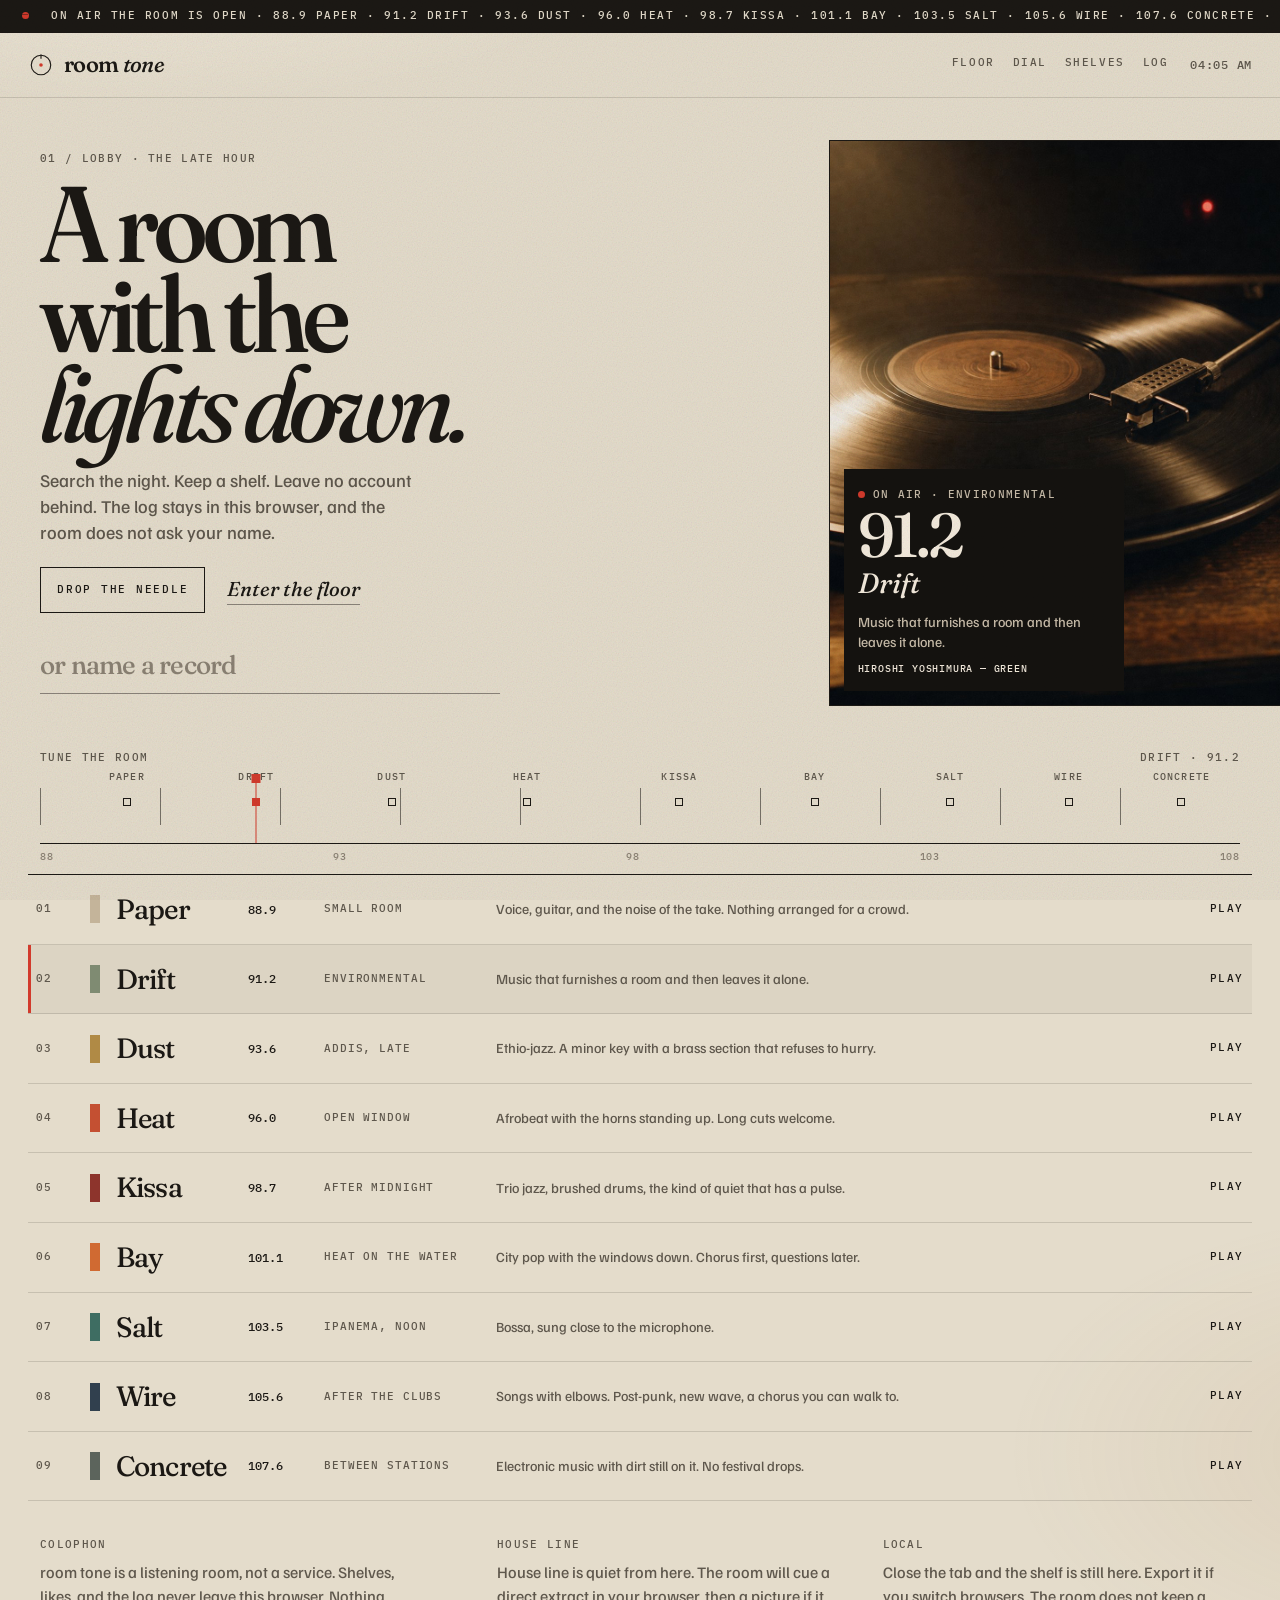
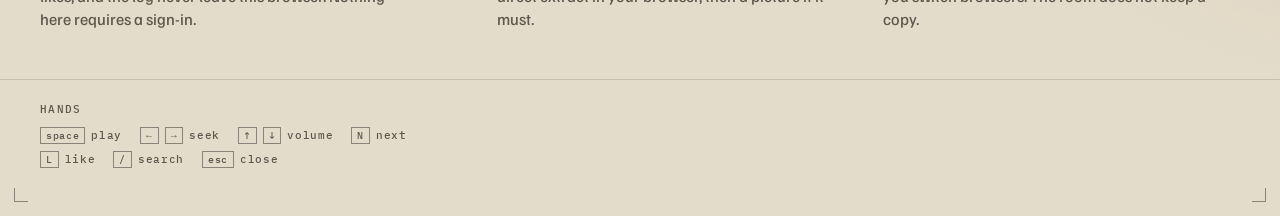
==== static/index.html @ cef04a0b "Publish the listening room so it can be opened without the chat preview. Relative asset paths let th" ====
<!DOCTYPE html>
<html lang="en">
<head>
  <meta charset="utf-8" />
  <meta name="viewport" content="width=device-width, initial-scale=1, viewport-fit=cover" />
  <meta name="theme-color" content="#e4dccb" />
  <meta name="description" content="room tone is a listening room with no account. Search, stations, shelves, and a log that stays in this browser." />
  <title>room tone</title>
  <link rel="icon" href="favicon.svg" type="image/svg+xml" />
  <link rel="preload" href="fonts/fraunces-latin-full-normal.woff2" as="font" type="font/woff2" crossorigin />
  <link rel="preload" href="fonts/familjen-grotesk-latin-wght-normal.woff2" as="font" type="font/woff2" crossorigin />
  <link rel="stylesheet" href="css/room.css" />
</head>
<body data-theme="paper" data-playing="false" data-source="none" data-cueing="false" data-now="closed">
  <a class="skip" href="#app">Skip to program</a>
  <svg class="grain" aria-hidden="true" xmlns="http://www.w3.org/2000/svg">
    <filter id="grainf">
      <feTurbulence type="fractalNoise" baseFrequency="0.8" numOctaves="4" stitchTiles="stitch" />
    </filter>
    <rect width="100%" height="100%" filter="url(#grainf)" />
  </svg>

  <div id="app"></div>

  <footer id="dock" class="dock" hidden>
    <button type="button" class="dock-art" data-act="now" aria-label="Open now playing">
      <img id="dock-img" alt="" width="56" height="56" />
    </button>
    <div class="dock-id">
      <button type="button" class="dock-title" id="dock-title" data-act="now">room tone</button>
      <div class="dock-artist" id="dock-artist">Nothing cued</div>
    </div>
    <div class="transport" aria-label="Transport">
      <button type="button" data-act="prev" aria-label="Previous">
        <svg viewBox="0 0 16 16" aria-hidden="true"><path d="M3 2.5h1.6v11H3zM13.2 13.2 6.2 8l7-5.2v10.4z"/></svg>
      </button>
      <button type="button" data-act="toggle" class="play-btn" id="play-btn" aria-label="Play">
        <svg viewBox="0 0 16 16" aria-hidden="true">
          <path class="ico-play" d="M4.2 2.2v11.6L13.6 8 4.2 2.2z"/>
          <path class="ico-pause" d="M3.6 2.4h2.8v11.2H3.6zM9.6 2.4h2.8v11.2H9.6z"/>
        </svg>
      </button>
      <button type="button" data-act="next" aria-label="Next">
        <svg viewBox="0 0 16 16" aria-hidden="true"><path d="M11.4 2.5H13v11h-1.6zM2.8 2.8 9.8 8l-7 5.2V2.8z"/></svg>
      </button>
    </div>
    <div class="scrub-wrap">
      <span id="time-now">0:00</span>
      <div class="scrub" id="scrub" role="slider" tabindex="0" aria-label="Seek" aria-valuemin="0" aria-valuemax="100" aria-valuenow="0">
        <div class="scrub-fill" id="scrub-fill"></div>
      </div>
      <span id="time-dur">0:00</span>
    </div>
    <div class="dock-tools">
      <label class="vol">
        <span class="sr">Volume</span>
        <input id="volume" type="range" min="0" max="1" step="0.01" value="0.86" />
      </label>
      <button type="button" data-act="like-current" id="like-btn" aria-label="Save to liked">
        <svg viewBox="0 0 16 16" aria-hidden="true"><path d="M8 13.4 2.4 8.1C1.2 6.9 1.3 4.8 2.7 3.6c1.2-1 3-1 4.1.2L8 5l1.2-1.2c1.1-1.2 2.9-1.2 4.1-.2 1.4 1.2 1.5 3.3.3 4.5L8 13.4z"/></svg>
      </button>
      <button type="button" data-act="queue" aria-label="Queue">
        <svg viewBox="0 0 16 16" aria-hidden="true"><path d="M2 3.2h12v1.3H2zM2 7.3h12v1.3H2zM2 11.5h8v1.3H2z"/></svg>
        <em id="q-count">0</em>
      </button>
      <button type="button" data-act="more" aria-label="More" id="more-btn">
        <svg viewBox="0 0 16 16" aria-hidden="true"><circle cx="3.2" cy="8" r="1.2"/><circle cx="8" cy="8" r="1.2"/><circle cx="12.8" cy="8" r="1.2"/></svg>
      </button>
    </div>
  </footer>

  <div id="scrim" class="scrim" hidden data-act="close-overlays"></div>

  <aside id="queue" class="drawer" data-open="false" aria-label="Queue">
    <header class="drawer-bar">
      <strong>Queue</strong>
      <button type="button" data-act="clear-queue">Clear</button>
      <button type="button" data-act="close-queue">Close</button>
    </header>
    <div id="queue-body"></div>
  </aside>

  <div id="now" class="now" data-open="false" role="dialog" aria-label="Now playing">
    <div class="now-bar">
      <button type="button" data-act="close-now">Close</button>
      <span id="now-kicker" class="kicker"></span>
    </div>
    <div id="now-body"></div>
  </div>

  <div id="popover" class="popover" hidden></div>
  <div id="toasts" class="toasts" role="status" aria-live="polite"></div>

  <div id="monitor" class="monitor" hidden>
    <div class="bezel"><div id="yt-player"></div></div>
    <div class="chin"><span>picture</span><i class="rec"></i></div>
  </div>

  <audio id="audio" preload="none"></audio>
  <script type="module" src="js/app.js"></script>
</body>
</html>
---- static/css/room.css ----
@font-face {
  font-family: "Fraunces";
  src: url("../fonts/fraunces-latin-full-normal.woff2") format("woff2");
  font-weight: 100 900;
  font-style: normal;
  font-display: swap;
  unicode-range: U+0000-00FF, U+0131, U+0152-0153, U+02BB-02BC, U+02C6, U+02DA, U+02DC, U+0304, U+0308, U+0329, U+2000-206F, U+20AC, U+2122, U+2191, U+2193, U+2212, U+2215, U+FEFF, U+FFFD;
}
@font-face {
  font-family: "Fraunces";
  src: url("../fonts/fraunces-latin-ext-full-normal.woff2") format("woff2");
  font-weight: 100 900;
  font-style: normal;
  font-display: swap;
  unicode-range: U+0100-02BA, U+02BD-02C5, U+02C7-02CC, U+02CE-02D7, U+02DD-02FF, U+0304, U+0308, U+0329, U+1D00-1DBF, U+1E00-1E9F, U+1EF2-1EFF, U+2020, U+20A0-20AB, U+20AD-20C0, U+2113, U+2C60-2C7F, U+A720-A7FF;
}
@font-face {
  font-family: "Fraunces";
  src: url("../fonts/fraunces-latin-full-italic.woff2") format("woff2");
  font-weight: 100 900;
  font-style: italic;
  font-display: swap;
  unicode-range: U+0000-00FF, U+0131, U+0152-0153, U+02BB-02BC, U+02C6, U+02DA, U+02DC, U+0304, U+0308, U+0329, U+2000-206F, U+20AC, U+2122, U+2191, U+2193, U+2212, U+2215, U+FEFF, U+FFFD;
}
@font-face {
  font-family: "Fraunces";
  src: url("../fonts/fraunces-latin-ext-full-italic.woff2") format("woff2");
  font-weight: 100 900;
  font-style: italic;
  font-display: swap;
  unicode-range: U+0100-02BA, U+02BD-02C5, U+02C7-02CC, U+02CE-02D7, U+02DD-02FF, U+0304, U+0308, U+0329, U+1D00-1DBF, U+1E00-1E9F, U+1EF2-1EFF, U+2020, U+20A0-20AB, U+20AD-20C0, U+2113, U+2C60-2C7F, U+A720-A7FF;
}
@font-face {
  font-family: "Familjen Grotesk";
  src: url("../fonts/familjen-grotesk-latin-wght-normal.woff2") format("woff2");
  font-weight: 400 700;
  font-style: normal;
  font-display: swap;
  unicode-range: U+0000-00FF, U+0131, U+0152-0153, U+02BB-02BC, U+02C6, U+02DA, U+02DC, U+0304, U+0308, U+0329, U+2000-206F, U+20AC, U+2122, U+2191, U+2193, U+2212, U+2215, U+FEFF, U+FFFD;
}
@font-face {
  font-family: "Familjen Grotesk";
  src: url("../fonts/familjen-grotesk-latin-ext-wght-normal.woff2") format("woff2");
  font-weight: 400 700;
  font-style: normal;
  font-display: swap;
  unicode-range: U+0100-02BA, U+02BD-02C5, U+02C7-02CC, U+02CE-02D7, U+02DD-02FF, U+0304, U+0308, U+0329, U+1D00-1DBF, U+1E00-1E9F, U+1EF2-1EFF, U+2020, U+20A0-20AB, U+20AD-20C0, U+2113, U+2C60-2C7F, U+A720-A7FF;
}
@font-face {
  font-family: "Familjen Grotesk";
  src: url("../fonts/familjen-grotesk-latin-wght-italic.woff2") format("woff2");
  font-weight: 400 700;
  font-style: italic;
  font-display: swap;
  unicode-range: U+0000-00FF, U+0131, U+0152-0153, U+02BB-02BC, U+02C6, U+02DA, U+02DC, U+0304, U+0308, U+0329, U+2000-206F, U+20AC, U+2122, U+2191, U+2193, U+2212, U+2215, U+FEFF, U+FFFD;
}
@font-face {
  font-family: "IBM Plex Mono";
  src: url("../fonts/ibm-plex-mono-latin-400-normal.woff2") format("woff2");
  font-weight: 400;
  font-style: normal;
  font-display: swap;
}
@font-face {
  font-family: "IBM Plex Mono";
  src: url("../fonts/ibm-plex-mono-latin-500-normal.woff2") format("woff2");
  font-weight: 500;
  font-style: normal;
  font-display: swap;
}

:root {
  --bg: #e4dccb;
  --bg-2: #efe6d6;
  --bg-3: #d7ccb6;
  --ink: #1b1814;
  --ink-2: #5e574c;
  --ink-3: #8a8173;
  --line: rgba(27, 24, 20, 0.14);
  --line-strong: rgba(27, 24, 20, 0.45);
  --signal: #d23a2c;
  --signal-ink: #9d2419;
  --serif: "Fraunces", "Iowan Old Style", Palatino, "Palatino Linotype", Georgia, serif;
  --sans: "Familjen Grotesk", "Avenir Next", "Segoe UI", sans-serif;
  --mono: "IBM Plex Mono", ui-monospace, "SFMono-Regular", Menlo, Consolas, monospace;
  --dock: 86px;
  color-scheme: light;
}

body[data-theme="booth"] {
  --bg: #12110e;
  --bg-2: #1b1915;
  --bg-3: #26231d;
  --ink: #f0e8d8;
  --ink-2: #b7ae9f;
  --ink-3: #7e766a;
  --line: rgba(240, 232, 216, 0.12);
  --line-strong: rgba(240, 232, 216, 0.4);
  --signal: #ff4d3a;
  --signal-ink: #ff7a6c;
  color-scheme: dark;
}

* { box-sizing: border-box; }
[hidden] { display: none !important; }
html, body { margin: 0; padding: 0; }
html { scroll-behavior: smooth; }
body {
  min-height: 100dvh;
  overflow-x: clip;
  background:
    radial-gradient(1100px 520px at 12% -10%, rgba(255, 248, 236, 0.7), transparent 55%),
    radial-gradient(800px 480px at 110% 80%, rgba(176, 132, 84, 0.12), transparent 50%),
    var(--bg);
  color: var(--ink);
  font-family: var(--sans);
  font-size: 16px;
  line-height: 1.45;
  font-weight: 460;
  text-rendering: optimizeLegibility;
}
body[data-theme="booth"] {
  background:
    radial-gradient(900px 480px at 80% -10%, rgba(255, 186, 120, 0.06), transparent 50%),
    radial-gradient(700px 420px at 0% 100%, rgba(210, 58, 44, 0.07), transparent 46%),
    var(--bg);
}
body.has-dock { padding-bottom: calc(var(--dock) + 18px); }
img { max-width: 100%; display: block; }
button, input { font: inherit; color: inherit; }
input::placeholder { color: var(--ink-3); opacity: 1; }
button { background: none; border: 0; padding: 0; cursor: pointer; }
a { color: inherit; text-decoration: none; }
::selection { background: var(--signal); color: #f6efe4; }

.sr {
  position: absolute;
  width: 1px; height: 1px;
  overflow: hidden;
  clip: rect(0 0 0 0);
}
.skip {
  position: absolute;
  left: 12px; top: -40px;
  background: var(--ink);
  color: var(--bg);
  padding: 8px 12px;
  z-index: 100;
}
.skip:focus { top: 12px; }

:focus-visible {
  outline: 2px solid var(--signal);
  outline-offset: 3px;
}

.grain {
  position: fixed;
  inset: 0;
  width: 100%;
  height: 100%;
  pointer-events: none;
  z-index: 80;
  opacity: 0.18;
  mix-blend-mode: multiply;
}
body[data-theme="booth"] .grain {
  opacity: 0.22;
  mix-blend-mode: overlay;
}

.kicker, .mono {
  font-family: var(--mono);
  font-size: 11px;
  letter-spacing: 0.12em;
  text-transform: uppercase;
  color: var(--ink-2);
  font-weight: 500;
}

/* ticker */
.ticker {
  overflow: hidden;
  border-bottom: 1px solid var(--line-strong);
  background: var(--ink);
  color: var(--bg);
}
.ticker-track {
  display: flex;
  width: max-content;
  animation: ticker 42s linear infinite;
}
.ticker-track span {
  display: inline-flex;
  align-items: center;
  gap: 22px;
  padding: 8px 0 8px 22px;
  font-family: var(--mono);
  font-size: 11px;
  letter-spacing: 0.14em;
  text-transform: uppercase;
  white-space: nowrap;
}
.dot {
  width: 7px; height: 7px;
  border-radius: 50%;
  background: var(--signal);
  box-shadow: 0 0 0 0 rgba(210, 58, 44, 0.7);
  animation: pulse 1.8s ease-out infinite;
  display: inline-block;
}
@keyframes ticker { to { transform: translateX(-50%); } }
@keyframes pulse {
  70% { box-shadow: 0 0 0 8px rgba(210, 58, 44, 0); }
  100% { box-shadow: 0 0 0 0 rgba(210, 58, 44, 0); }
}

.top, .topbar {
  display: flex;
  align-items: center;
  flex-wrap: wrap;
  gap: 14px 22px;
  padding: 16px 28px;
  border-bottom: 1px solid var(--line);
}
.brand {
  display: inline-flex;
  align-items: center;
  gap: 10px;
  font-family: var(--serif);
  font-weight: 560;
  font-size: 22px;
  letter-spacing: -0.03em;
  font-variation-settings: "SOFT" 40, "WONK" 1;
}
.brand em { font-style: italic; font-weight: 460; }
.brand-mark { width: 26px; height: 26px; display: block; }
.nav-links {
  display: flex;
  gap: 18px;
  margin-left: auto;
  font-family: var(--mono);
  font-size: 11px;
  letter-spacing: 0.14em;
  text-transform: uppercase;
}
.nav-links a { color: var(--ink-2); border-bottom: 1px solid transparent; padding-bottom: 2px; }
.nav-links a.is-active, .nav-links a:hover { color: var(--ink); border-bottom-color: var(--signal); }
.clock { font-family: var(--mono); font-size: 12px; color: var(--ink-2); letter-spacing: 0.06em; }

.lobby { position: relative; }
.crops { pointer-events: none; position: absolute; inset: 14px; }
.crops i {
  position: absolute;
  width: 14px; height: 14px;
  border-color: var(--ink);
  border-style: solid;
  opacity: 0.45;
}
.crops i:nth-child(1) { top: 0; left: 0; border-width: 1px 0 0 1px; }
.crops i:nth-child(2) { top: 0; right: 0; border-width: 1px 1px 0 0; }
.crops i:nth-child(3) { bottom: 0; left: 0; border-width: 0 0 1px 1px; }
.crops i:nth-child(4) { bottom: 0; right: 0; border-width: 0 1px 1px 0; }

.hero {
  display: grid;
  grid-template-columns: minmax(0, 1.25fr) minmax(280px, 0.75fr);
  gap: 36px;
  padding: 42px 40px 28px;
  align-items: end;
}
.hero h1 {
  font-family: var(--serif);
  font-weight: 560;
  font-size: clamp(68px, 8.4vw, 128px);
  line-height: 0.84;
  letter-spacing: -0.045em;
  margin: 10px 0 18px;
  font-variation-settings: "SOFT" 45, "opsz" 144, "WONK" 1;
}
.hero h1 em { font-style: italic; font-weight: 470; }
.lede {
  max-width: 38ch;
  font-size: 18px;
  color: var(--ink-2);
  margin: 0 0 22px;
}
.hero-actions { display: flex; align-items: center; gap: 22px; flex-wrap: wrap; }
.stamp {
  display: inline-flex;
  align-items: center;
  justify-content: center;
  min-height: 46px;
  padding: 0 16px;
  border: 1px solid var(--ink);
  background: transparent;
  font-family: var(--mono);
  font-size: 11px;
  letter-spacing: 0.16em;
  text-transform: uppercase;
  transition: background 0.15s ease, color 0.15s ease;
}
.stamp:hover, .stamp:focus-visible { background: var(--signal); border-color: var(--signal); color: #f6efe4; }
.textlink {
  font-family: var(--serif);
  font-style: italic;
  font-size: 20px;
  border-bottom: 1px solid var(--line-strong);
  padding-bottom: 1px;
}
.textlink:hover { border-bottom-color: var(--signal); color: var(--signal-ink); }
.lobby-search { margin-top: 26px; max-width: 460px; }
.lobby-search input, .search-wrap input, .line-input {
  width: 100%;
  background: transparent;
  border: 0;
  border-bottom: 1px solid var(--line-strong);
  border-radius: 0;
  padding: 8px 0;
  font-family: var(--serif);
  font-size: 26px;
  font-weight: 500;
  letter-spacing: -0.03em;
  outline: none;
}
.lobby-search input:focus, .search-wrap input:focus, .line-input:focus { border-bottom-color: var(--signal); }
.resume-link { margin: 14px 0 0; font-family: var(--mono); font-size: 12px; letter-spacing: 0.04em; color: var(--ink-2); }
.resume-link button { border-bottom: 1px solid var(--signal); color: var(--ink); letter-spacing: 0.08em; text-transform: uppercase; font-size: 11px; }

.receiver {
  border: 1px solid var(--ink);
  background: #14120f;
  padding: 0;
  min-height: 0;
  display: block;
  position: relative;
  overflow: hidden;
  aspect-ratio: 1;
}
.receiver.is-photo .plate {
  width: 100%;
  height: 100%;
  object-fit: cover;
  object-position: 50% 42%;
  transform: none;
}
.plate-ticket {
  position: absolute;
  left: 14px;
  bottom: 14px;
  max-width: min(280px, 78%);
  background: #14120f;
  color: #f3eadc;
  padding: 12px 14px 14px;
}
.plate-ticket .kicker { color: #c7bba8; }
.plate-ticket strong {
  display: block;
  font-family: var(--serif);
  font-weight: 520;
  font-size: 62px;
  line-height: 0.82;
  letter-spacing: -0.045em;
  margin-top: 6px;
}
.plate-ticket em {
  display: block;
  font-family: var(--serif);
  font-size: 28px;
  margin-top: 2px;
}
.plate-ticket p {
  margin: 8px 0 0;
  color: #c7bba8;
  font-size: 14px;
}
.plate-cut {
  display: block;
  margin-top: 10px;
  font-family: var(--mono);
  font-size: 10px;
  letter-spacing: 0.08em;
  text-transform: uppercase;
  color: #f3eadc;
}
.dial-band {
  margin: 8px 40px 0;
  padding-top: 8px;
}
.dial-band-head {
  display: flex;
  justify-content: space-between;
  gap: 12px;
}
.receiver::before { content: none; }
.receiver-top {
  display: flex;
  justify-content: space-between;
  align-items: baseline;
  padding-top: 6px;
}
.receiver-freq {
  font-family: var(--serif);
  font-size: 64px;
  line-height: 0.85;
  letter-spacing: -0.04em;
  font-variation-settings: "SOFT" 30, "opsz" 72;
}
.receiver-name {
  font-family: var(--serif);
  font-style: italic;
  font-size: 28px;
  margin: 0;
}
.receiver-blurb { margin: 0; color: var(--ink-2); max-width: 36ch; }
.receiver-foot { margin-top: auto; display: flex; align-items: end; justify-content: space-between; gap: 12px; }
.sleeve {
  width: 112px;
  height: 112px;
  background: var(--bg-3);
  overflow: hidden;
  position: relative;
  flex: none;
}
.sleeve img, .row img, .sleeve-card img, .dock-art img {
  width: 100%;
  height: 100%;
  object-fit: cover;
  transform: scale(1.18);
}
.fallback {
  display: grid;
  place-items: center;
  width: 100%;
  height: 100%;
  font-family: var(--serif);
  font-size: 28px;
  background: var(--bg-3);
}

.dial { margin-top: 4px; }
.dial-scale {
  position: relative;
  height: 74px;
  border-bottom: 1px solid var(--ink);
  cursor: ew-resize;
  touch-action: none;
  user-select: none;
}
.dial-ticks {
  position: absolute;
  inset: 18px 0 18px;
  background-image: repeating-linear-gradient(to right, var(--ink) 0 1px, transparent 1px 10%);
  opacity: 0.55;
}
.dial-needle {
  position: absolute;
  top: 6px;
  bottom: 0;
  width: 1px;
  background: var(--signal);
  transform: translateX(-50%);
  pointer-events: none;
}
.dial-needle::after {
  content: "";
  position: absolute;
  top: -2px;
  left: -4px;
  width: 9px;
  height: 9px;
  background: var(--signal);
}
.dial-mark {
  position: absolute;
  top: 28px;
  width: 8px;
  height: 8px;
  border: 1px solid var(--ink);
  background: var(--bg);
  transform: translateX(-50%);
  padding: 0;
}
.dial-mark.is-hot { background: var(--signal); border-color: var(--signal); }
.dial-tag {
  position: absolute;
  top: 0;
  transform: translateX(-50%);
  font-family: var(--mono);
  font-size: 10px;
  letter-spacing: 0.12em;
  text-transform: uppercase;
  color: var(--ink-2);
  pointer-events: none;
  white-space: nowrap;
}
.receiver .dial-tag { display: none; }
.index-row.is-hot { box-shadow: inset 3px 0 0 var(--signal); }
.index-row:hover .nm { font-style: italic; }
.dial-nums {
  display: flex;
  justify-content: space-between;
  font-family: var(--mono);
  font-size: 10px;
  letter-spacing: 0.08em;
  color: var(--ink-3);
  margin-top: 6px;
}

.index {
  margin: 10px 28px 0;
  border-top: 1px solid var(--ink);
}
.index-row {
  width: 100%;
  display: grid;
  grid-template-columns: 42px 14px 120px 64px 160px 1fr auto;
  gap: 12px;
  align-items: center;
  text-align: left;
  padding: 14px 8px;
  border-bottom: 1px solid var(--line);
}
.index-row:hover, .index-row.is-hot { background: rgba(27, 24, 20, 0.04); }
body[data-theme="booth"] .index-row:hover,
body[data-theme="booth"] .index-row.is-hot { background: rgba(240, 232, 216, 0.04); }
.index-row .nm {
  font-family: var(--serif);
  font-size: 28px;
  letter-spacing: -0.03em;
  font-variation-settings: "SOFT" 30;
}
.index-row .fq { font-family: var(--mono); font-size: 12px; }
.index-row .ct { font-family: var(--mono); font-size: 11px; letter-spacing: 0.08em; text-transform: uppercase; color: var(--ink-2); }
.index-row .bl { color: var(--ink-2); font-size: 14px; }
.swatch { width: 10px; height: 28px; display: block; }
.play-mini {
  font-family: var(--mono);
  font-size: 11px;
  letter-spacing: 0.14em;
  text-transform: uppercase;
  border-bottom: 1px solid transparent;
}
.index-row:hover .play-mini { border-bottom-color: var(--signal); color: var(--signal-ink); }

.colophon, .keys {
  display: grid;
  grid-template-columns: 1.2fr 1fr 1fr;
  gap: 28px;
  padding: 36px 40px 48px;
}
.colophon p, .keys p { margin: 8px 0 0; color: var(--ink-2); max-width: 42ch; }
.keys { border-top: 1px solid var(--line); padding-top: 22px; }
.keygrid {
  display: flex;
  flex-wrap: wrap;
  gap: 8px 18px;
  margin-top: 10px;
}
.keygrid span { font-family: var(--mono); font-size: 11px; letter-spacing: 0.06em; color: var(--ink-2); }
kbd {
  font-family: var(--mono);
  font-size: 10px;
  border: 1px solid var(--line-strong);
  padding: 1px 5px;
  margin-right: 6px;
}

/* booth */
.booth { min-height: calc(100dvh - 54px); display: grid; grid-template-columns: 196px minmax(0, 1fr); }
.rail {
  border-right: 1px solid var(--line);
  padding: 18px 16px 28px;
  position: sticky;
  top: 0;
  height: 100dvh;
  overflow: auto;
}
.rail a, .rail button.rail-link {
  display: flex;
  justify-content: space-between;
  width: 100%;
  text-align: left;
  padding: 8px 0;
  border-bottom: 1px solid var(--line);
  font-size: 15px;
}
.rail a.is-active { color: var(--signal-ink); }
.rail .group {
  margin: 22px 0 8px;
  font-family: var(--mono);
  font-size: 10px;
  letter-spacing: 0.16em;
  text-transform: uppercase;
  color: var(--ink-3);
}
.booth-main { min-width: 0; }
.topbar { position: sticky; top: 0; z-index: 5; background: color-mix(in srgb, var(--bg) 88%, transparent); backdrop-filter: blur(8px); }
.search-wrap { flex: 1; position: relative; max-width: 640px; }
.search-wrap input { font-size: 22px; }
.suggest {
  position: absolute;
  left: 0; right: 0; top: calc(100% + 4px);
  background: var(--bg-2);
  border: 1px solid var(--line-strong);
  z-index: 6;
}
.suggest button {
  display: block;
  width: 100%;
  text-align: left;
  padding: 8px 10px;
  border-bottom: 1px solid var(--line);
  font-family: var(--serif);
  font-size: 16px;
}
.suggest button.is-hi, .suggest button:hover { background: var(--bg-3); }

.main { padding: 28px 32px 48px; }
.prompt {
  font-family: var(--serif);
  font-weight: 540;
  font-size: clamp(48px, 6vw, 84px);
  line-height: 0.9;
  letter-spacing: -0.04em;
  text-align: left;
  font-variation-settings: "SOFT" 40, "opsz" 120, "WONK" 1;
  margin: 8px 0 12px;
}
.prompt em { font-style: italic; font-weight: 460; }
.recents { display: flex; flex-wrap: wrap; gap: 8px 16px; margin: 8px 0 28px; }
.recents button {
  font-family: var(--mono);
  font-size: 11px;
  letter-spacing: 0.08em;
  text-transform: uppercase;
  color: var(--ink-2);
  border-bottom: 1px solid var(--line-strong);
}

.program-head, .section-head {
  display: flex;
  align-items: baseline;
  justify-content: space-between;
  gap: 12px;
  border-top: 1px solid var(--ink);
  padding-top: 12px;
  margin: 28px 0 12px;
}
.section-head h2, .program-head h2 {
  font-family: var(--serif);
  font-weight: 540;
  font-size: 32px;
  margin: 0;
  letter-spacing: -0.03em;
}
.scroller {
  display: grid;
  grid-auto-flow: column;
  grid-auto-columns: 148px;
  gap: 14px;
  overflow-x: auto;
  padding-bottom: 8px;
  scroll-snap-type: x mandatory;
}
.sleeve-card {
  scroll-snap-align: start;
  text-align: left;
  display: flex;
  flex-direction: column;
  gap: 8px;
}
.sleeve-card .sleeve { width: 148px; height: 148px; }
.sleeve-card strong {
  font-family: var(--serif);
  font-weight: 520;
  font-size: 16px;
  letter-spacing: -0.02em;
  display: -webkit-box;
  -webkit-line-clamp: 2;
  -webkit-box-orient: vertical;
  overflow: hidden;
}
.sleeve-card em { font-style: normal; color: var(--ink-2); font-size: 13px; }

.filters { display: flex; gap: 8px; }
.filters button, .chip {
  font-family: var(--mono);
  font-size: 10px;
  letter-spacing: 0.12em;
  text-transform: uppercase;
  border: 1px solid var(--line-strong);
  padding: 5px 8px;
}
.filters button.is-on, .chip.is-on { background: var(--ink); color: var(--bg); border-color: var(--ink); }

.sheet { margin-top: 8px; }
.sheet-head, .row {
  display: grid;
  grid-template-columns: 42px minmax(0, 1.6fr) minmax(80px, 0.8fr) 64px 92px;
  gap: 10px;
  align-items: center;
}
.sheet-head {
  font-family: var(--mono);
  font-size: 10px;
  letter-spacing: 0.14em;
  text-transform: uppercase;
  color: var(--ink-3);
  padding: 0 8px 8px;
  border-bottom: 1px solid var(--line-strong);
}
.row {
  width: 100%;
  text-align: left;
  padding: 8px;
  border-bottom: 1px solid var(--line);
  background: transparent;
}
.row:hover { background: rgba(127, 116, 100, 0.08); }
.row.is-on { box-shadow: inset 2px 0 0 var(--signal); }
.row.is-on .tt { font-family: var(--serif); font-style: italic; font-size: 17px; }
.idx { font-family: var(--mono); font-size: 12px; color: var(--ink-3); }
.row.is-on .idx { color: var(--signal); }
.t { display: flex; align-items: center; gap: 10px; min-width: 0; }
.t img, .t .fallback { width: 42px; height: 42px; flex: none; object-fit: cover; }
.tt {
  overflow: hidden;
  text-overflow: ellipsis;
  white-space: nowrap;
  font-weight: 520;
  min-width: 0;
}
.t { overflow: hidden; }
.ar, .tm { color: var(--ink-2); font-size: 14px; overflow: hidden; text-overflow: ellipsis; white-space: nowrap; }
.tm { font-family: var(--mono); font-size: 12px; text-align: right; }
.acts { display: flex; justify-content: flex-end; gap: 4px; opacity: 0; }
.row:hover .acts, .row:focus-within .acts, .row.is-on .acts { opacity: 1; }
.acts button, .icon-btn {
  width: 28px; height: 28px;
  display: grid; place-items: center;
  color: var(--ink-2);
}
.acts button:hover, .icon-btn:hover { color: var(--signal); }
.acts svg, .dock-tools svg, .transport svg, .play-btn svg { width: 16px; height: 16px; fill: currentColor; display: block; }
.acts .is-liked, #like-btn.is-liked { color: var(--signal); }
.empty {
  padding: 28px 0;
  max-width: 46ch;
  color: var(--ink-2);
  font-family: var(--serif);
  font-size: 28px;
  line-height: 1.15;
  letter-spacing: -0.03em;
}

.dial-page { max-width: 1100px; }
.dial-readout {
  display: flex;
  align-items: baseline;
  gap: 18px;
  margin: 8px 0 6px;
}
.dial-freq {
  font-family: var(--serif);
  font-size: clamp(72px, 10vw, 120px);
  line-height: 0.8;
  letter-spacing: -0.05em;
  font-variation-settings: "SOFT" 20, "opsz" 144;
}
.dial-name {
  font-family: var(--serif);
  font-style: italic;
  font-size: clamp(32px, 4vw, 48px);
}
.dial-blurb { max-width: 52ch; color: var(--ink-2); margin-top: 0; }
.dial-page .dial { margin: 18px 0 22px; }
.dial-page .dial-scale { height: 96px; }

.shelf-list { border-top: 1px solid var(--ink); }
.shelf-item {
  display: grid;
  grid-template-columns: 72px 1fr auto;
  gap: 16px;
  align-items: center;
  padding: 14px 0;
  border-bottom: 1px solid var(--line);
  width: 100%;
  text-align: left;
}
.shelf-item b {
  font-family: var(--serif);
  font-size: 28px;
  font-weight: 520;
  letter-spacing: -0.03em;
}
.shelf-meta { font-family: var(--mono); font-size: 11px; letter-spacing: 0.08em; text-transform: uppercase; color: var(--ink-2); }
.bar {
  height: 8px;
  background: var(--signal);
  margin-top: 8px;
}
.inline-form, .import-row {
  display: flex;
  gap: 12px;
  align-items: end;
  margin: 18px 0;
}
.inline-form input, .import-row input {
  flex: 1;
  background: transparent;
  border: 0;
  border-bottom: 1px solid var(--line-strong);
  border-radius: 0;
  padding: 8px 0;
  font-family: var(--serif);
  font-size: 28px;
  outline: none;
}
.log-day { margin: 22px 0 8px; }
.rename {
  font-family: var(--serif);
  font-size: 42px;
  font-weight: 540;
  letter-spacing: -0.04em;
  background: transparent;
  border: 0;
  border-bottom: 1px solid transparent;
  width: min(100%, 640px);
  padding: 0;
}
.rename:focus { border-bottom-color: var(--signal); outline: none; }

/* dock */
.dock {
  position: fixed;
  left: 0; right: 0; bottom: 0;
  z-index: 40;
  display: grid;
  grid-template-columns: 56px minmax(120px, 220px) auto minmax(140px, 1fr) auto;
  gap: 14px;
  align-items: center;
  min-height: var(--dock);
  padding: 10px 16px calc(10px + env(safe-area-inset-bottom));
  background: #16140f;
  color: #f0e8d8;
  border-top: 1px solid rgba(240, 232, 216, 0.2);
  --ink: #f0e8d8;
  --ink-2: #b7ae9f;
  --signal: #ff4d3a;
  --line-strong: rgba(240, 232, 216, 0.35);
}
.dock-art {
  width: 56px; height: 56px;
  overflow: hidden;
  background: #2a261f;
}
.dock-title {
  display: block;
  text-align: left;
  font-family: var(--serif);
  font-size: 16px;
  letter-spacing: -0.02em;
  white-space: nowrap;
  overflow: hidden;
  text-overflow: ellipsis;
  max-width: 220px;
}
.dock-artist {
  font-family: var(--mono);
  font-size: 11px;
  letter-spacing: 0.06em;
  color: var(--ink-2);
  white-space: nowrap;
  overflow: hidden;
  text-overflow: ellipsis;
}
.transport { display: flex; align-items: center; gap: 6px; }
.transport button { width: 34px; height: 34px; display: grid; place-items: center; color: var(--ink); }
.play-btn {
  width: 42px !important;
  height: 42px !important;
  border: 1px solid var(--ink) !important;
  border-radius: 50%;
}
body[data-playing="true"] .play-btn { background: var(--signal); border-color: var(--signal) !important; color: #1b1814; }
body[data-playing="true"] .ico-play { display: none; }
body[data-playing="false"] .ico-pause { display: none; }
body[data-cueing="true"] .play-btn { animation: blink 0.8s steps(2, end) infinite; }
@keyframes blink { 50% { opacity: 0.35; } }
.scrub-wrap { display: flex; align-items: center; gap: 8px; min-width: 0; }
.scrub-wrap span { font-family: var(--mono); font-size: 11px; color: var(--ink-2); width: 38px; }
#time-dur { text-align: right; }
.scrub {
  flex: 1;
  height: 22px;
  display: flex;
  align-items: center;
  cursor: pointer;
  position: relative;
}
.scrub::before {
  content: "";
  position: absolute;
  left: 0; right: 0;
  height: 1px;
  background: rgba(240, 232, 216, 0.35);
}
.scrub-fill {
  height: 1px;
  background: var(--signal);
  width: 0%;
  position: relative;
}
.scrub-fill::after {
  content: "";
  position: absolute;
  right: -4px; top: -4px;
  width: 9px; height: 9px;
  border-radius: 50%;
  background: var(--signal);
}
.dock-tools { display: flex; align-items: center; gap: 2px; }
.dock-tools button { width: 34px; height: 34px; display: grid; place-items: center; color: var(--ink); position: relative; }
#q-count {
  position: absolute;
  top: 2px; right: 0;
  font-family: var(--mono);
  font-style: normal;
  font-size: 9px;
  letter-spacing: 0;
}
.vol input[type="range"] { width: 84px; }
input[type="range"] {
  -webkit-appearance: none;
  appearance: none;
  background: transparent;
  height: 16px;
}
input[type="range"]::-webkit-slider-runnable-track { height: 1px; background: var(--line-strong); }
input[type="range"]::-webkit-slider-thumb {
  -webkit-appearance: none;
  width: 10px; height: 10px;
  border-radius: 50%;
  background: var(--signal);
  margin-top: -4.5px;
  border: 0;
}
input[type="range"]::-moz-range-track { height: 1px; background: var(--line-strong); }
input[type="range"]::-moz-range-thumb {
  width: 10px; height: 10px; border: 0; border-radius: 50%; background: var(--signal);
}

/* now */
.now {
  position: fixed;
  inset: 0;
  z-index: 50;
  background:
    radial-gradient(800px 500px at 20% 20%, rgba(255, 180, 120, 0.06), transparent 50%),
    #100e0c;
  color: #f0e8d8;
  display: none;
  flex-direction: column;
  --ink: #f0e8d8;
  --ink-2: #b7ae9f;
  --signal: #ff4d3a;
  --bg-3: #2a261f;
  --line: rgba(240, 232, 216, 0.14);
}
.now[data-open="true"] { display: flex; }
.now-bar {
  display: flex;
  justify-content: space-between;
  align-items: center;
  padding: 16px 22px;
  border-bottom: 1px solid rgba(240, 232, 216, 0.14);
}
.now-bar button {
  font-family: var(--mono);
  font-size: 11px;
  letter-spacing: 0.14em;
  text-transform: uppercase;
}
.now-grid {
  flex: 1;
  display: grid;
  grid-template-columns: minmax(260px, 0.9fr) minmax(280px, 1.1fr);
  gap: 36px;
  align-items: center;
  padding: 4vh 6vw 6vh;
  min-height: 0;
}
.now-title {
  font-family: var(--serif);
  font-weight: 520;
  font-size: clamp(42px, 5.4vw, 84px);
  line-height: 0.9;
  letter-spacing: -0.045em;
  margin: 8px 0;
  font-variation-settings: "SOFT" 50, "opsz" 144, "WONK" 1;
  overflow-wrap: break-word;
}
.now-title em { font-style: italic; }
.now-artist { font-size: 18px; color: var(--ink-2); margin: 0 0 18px; }
.scope {
  width: 100%;
  height: 72px;
  display: block;
  margin: 14px 0 8px;
}
.now-times { display: flex; justify-content: space-between; font-family: var(--mono); font-size: 12px; color: var(--ink-2); }
.now-scrub { margin: 6px 0 16px; }
.now-scrub .scrub::before { background: rgba(240, 232, 216, 0.3); }
.upnext { margin-top: 18px; border-top: 1px solid rgba(240, 232, 216, 0.16); }
.upnext button {
  display: flex;
  gap: 12px;
  width: 100%;
  text-align: left;
  padding: 8px 0;
  border-bottom: 1px solid rgba(240, 232, 216, 0.1);
  color: var(--ink-2);
}
.upnext button strong { color: var(--ink); font-weight: 520; }

.platter {
  width: min(440px, 70vw);
  aspect-ratio: 1;
  position: relative;
  margin: 0 auto;
}
.disc {
  position: absolute;
  inset: 0;
  border-radius: 50%;
  background:
    radial-gradient(circle at 50% 50%, #161412 0 27%, transparent 27.4%),
    repeating-radial-gradient(circle at 50% 50%, #1a1816 0 1px, #2c2924 2px, #0e0d0b 3.4px);
  box-shadow: inset 0 0 0 1px rgba(255, 255, 255, 0.08), 0 24px 50px rgba(0, 0, 0, 0.45);
  overflow: hidden;
}
.disc.is-spinning { animation: spin 1.8s linear infinite; }
.disc img {
  position: absolute;
  width: 38%;
  height: 38%;
  left: 31%;
  top: 31%;
  border-radius: 50%;
  object-fit: cover;
  transform: scale(1.12);
}
.spindle {
  position: absolute;
  width: 10px; height: 10px;
  border-radius: 50%;
  background: var(--signal);
  left: 50%; top: 50%;
  transform: translate(-50%, -50%);
  z-index: 2;
  box-shadow: 0 0 0 3px #111;
}
.platter::after {
  content: "";
  position: absolute;
  inset: 0;
  border-radius: 50%;
  background: linear-gradient(115deg, rgba(255, 255, 255, 0.16), transparent 38%, transparent 62%, rgba(255, 255, 255, 0.05));
  pointer-events: none;
  z-index: 3;
}
.arm {
  position: absolute;
  width: 46%;
  height: 70%;
  right: -6%;
  top: -8%;
  color: #d9d0c2;
  z-index: 4;
  transform-origin: 78% 12%;
  transform: rotate(-24deg);
  transition: transform 0.7s cubic-bezier(0.2, 0.8, 0.2, 1);
  filter: drop-shadow(0 8px 8px rgba(0, 0, 0, 0.35));
}
.arm.is-down { transform: rotate(-4deg); }
.arm rect { fill: currentColor; }
@keyframes spin { to { transform: rotate(360deg); } }

.drawer {
  position: fixed;
  top: 0; right: 0; bottom: var(--dock);
  width: min(380px, 100%);
  background: var(--bg-2);
  border-left: 1px solid var(--line-strong);
  z-index: 45;
  transform: translateX(104%);
  transition: transform 0.28s ease;
  display: flex;
  flex-direction: column;
}
.drawer[data-open="true"] { transform: none; }
.drawer-bar {
  display: flex;
  align-items: center;
  gap: 12px;
  padding: 14px 16px;
  border-bottom: 1px solid var(--line);
  font-family: var(--mono);
  font-size: 11px;
  letter-spacing: 0.14em;
  text-transform: uppercase;
}
.drawer-bar strong { margin-right: auto; font-weight: 500; }
#queue-body { overflow: auto; padding: 6px 8px 20px; }
.q-row {
  display: grid;
  grid-template-columns: 28px 1fr auto;
  gap: 8px;
  align-items: center;
  padding: 8px;
  border-bottom: 1px solid var(--line);
  width: 100%;
  text-align: left;
}
.q-row.is-on .tt { font-family: var(--serif); font-style: italic; }
.q-tools { display: flex; gap: 2px; }
.scrim {
  position: fixed;
  inset: 0;
  background: rgba(12, 10, 8, 0.35);
  z-index: 44;
}

.popover {
  position: fixed;
  z-index: 60;
  min-width: 220px;
  max-width: 280px;
  background: var(--bg-2);
  color: var(--ink);
  border: 1px solid var(--line-strong);
  padding: 8px;
  box-shadow: 8px 12px 0 rgba(0, 0, 0, 0.08);
}
.popover button {
  display: block;
  width: 100%;
  text-align: left;
  padding: 8px 8px;
  border-bottom: 1px solid var(--line);
  font-size: 14px;
}
.popover button:hover { color: var(--signal-ink); }
.pop-label {
  font-family: var(--mono);
  font-size: 10px;
  letter-spacing: 0.14em;
  text-transform: uppercase;
  color: var(--ink-3);
  padding: 8px 8px 4px;
}
.pop-row { display: flex; flex-wrap: wrap; gap: 6px; padding: 4px 8px 8px; }
.pop-row button {
  width: auto;
  border: 1px solid var(--line-strong);
  font-family: var(--mono);
  font-size: 10px;
  letter-spacing: 0.08em;
  text-transform: uppercase;
}
.pop-note { margin: 8px; color: var(--ink-2); font-size: 13px; }
.popover input {
  width: 100%;
  background: transparent;
  border: 0;
  border-bottom: 1px solid var(--line-strong);
  padding: 8px;
  font-family: var(--serif);
  font-size: 18px;
  outline: none;
}

.toasts {
  position: fixed;
  left: 16px;
  bottom: calc(var(--dock) + 16px);
  z-index: 70;
  display: flex;
  flex-direction: column;
  gap: 8px;
  pointer-events: none;
}
.toast {
  background: var(--bg-2);
  color: var(--ink);
  border: 1px solid var(--line-strong);
  padding: 8px 12px;
  font-family: var(--mono);
  font-size: 11px;
  letter-spacing: 0.06em;
  text-transform: uppercase;
  max-width: 320px;
}

.monitor {
  position: fixed;
  right: 18px;
  bottom: calc(var(--dock) + 16px);
  width: 280px;
  z-index: 35;
  color: #f0e8d8;
}
.bezel {
  background: #0c0b09;
  border: 10px solid #2a241c;
  border-bottom-width: 16px;
  aspect-ratio: 16 / 10;
  position: relative;
  box-shadow: 0 18px 40px rgba(0, 0, 0, 0.35);
}
.bezel iframe, #yt-player {
  position: absolute;
  inset: 0;
  width: 100%;
  height: 100%;
}
.bezel::after {
  content: "";
  position: absolute;
  inset: 0;
  background: repeating-linear-gradient(to bottom, transparent 0 2px, rgba(0, 0, 0, 0.18) 2px 3px);
  pointer-events: none;
}
#yt-player, .bezel iframe { width: 100%; height: 100%; }
.chin {
  display: flex;
  justify-content: space-between;
  align-items: center;
  font-family: var(--mono);
  font-size: 10px;
  letter-spacing: 0.16em;
  text-transform: uppercase;
  padding: 6px 4px 0;
  color: var(--ink-2);
}
.rec {
  width: 7px; height: 7px; border-radius: 50%; background: var(--signal);
  display: block;
}
body[data-now="open"] .monitor {
  left: 6vw;
  right: auto;
  top: 12vh;
  bottom: auto;
  width: min(440px, 38vw);
}
body[data-now="open"][data-source="youtube"] .platter { display: none; }

.track-slip {
  display: grid;
  grid-template-columns: 220px 1fr;
  gap: 28px;
  align-items: center;
  padding-top: 12px;
}
.track-slip h1 {
  font-family: var(--serif);
  font-size: clamp(40px, 5vw, 72px);
  line-height: 0.9;
  letter-spacing: -0.04em;
  margin: 6px 0;
  font-weight: 540;
}

@media (min-width: 981px) {
  .topbar .brand { display: none; }
  .hero { padding-right: 0; align-items: stretch; }
  .hero-copy { padding-bottom: 12px; }
  .receiver { border-right: 0; min-height: 520px; }
}
@media (max-width: 980px) {
  .hero { grid-template-columns: 1fr; padding: 28px 20px; }
  .receiver { aspect-ratio: 5 / 4; max-height: 460px; }
  .dial-band { margin: 8px 20px 0; }
  .hero h1 { font-size: clamp(56px, 16vw, 88px); }
  .index-row { grid-template-columns: 32px 10px 1fr auto; }
  .index-row .ct, .index-row .bl, .index-row .fq { display: none; }
  .colophon, .keys { grid-template-columns: 1fr; padding: 24px 20px 40px; }
  .booth { grid-template-columns: 1fr; }
  .rail { display: none; }
  .top, .topbar { padding: 12px 14px; gap: 12px; }
  .nav-links { gap: 12px; overflow: auto; }
  .main { padding: 18px 14px 36px; }
  .sheet-head { display: none; }
  .sheet-head, .row { grid-template-columns: 28px minmax(0, 1fr) auto; }
  .ar, .tm { display: none; }
  .acts { opacity: 1; }
  .now-grid { grid-template-columns: 1fr; padding: 18px 16px 24px; overflow: auto; }
  .platter { width: min(300px, 78vw); }
  .dial-tag { display: none; }
  .track-slip { grid-template-columns: 1fr; }
  .dock {
    grid-template-columns: 48px minmax(0, 1fr) auto;
    grid-template-areas:
      "art id transport"
      "scrub scrub tools";
    gap: 8px 10px;
  }
  .dock-art { grid-area: art; width: 48px; height: 48px; }
  .dock-id { grid-area: id; min-width: 0; }
  .transport { grid-area: transport; }
  .scrub-wrap { grid-area: scrub; }
  .vol { display: none; }
  .dock-tools { grid-area: tools; justify-content: flex-end; }
  body { --dock: 118px; }
  .monitor { width: 168px; right: 10px; }
  body[data-now="open"] .monitor { width: min(92vw, 440px); left: 4vw; top: 64px; }
}

@media (prefers-reduced-motion: reduce) {
  *, *::before, *::after {
    animation: none !important;
    transition: none !important;
  }
  .ticker-track { transform: none; }
}
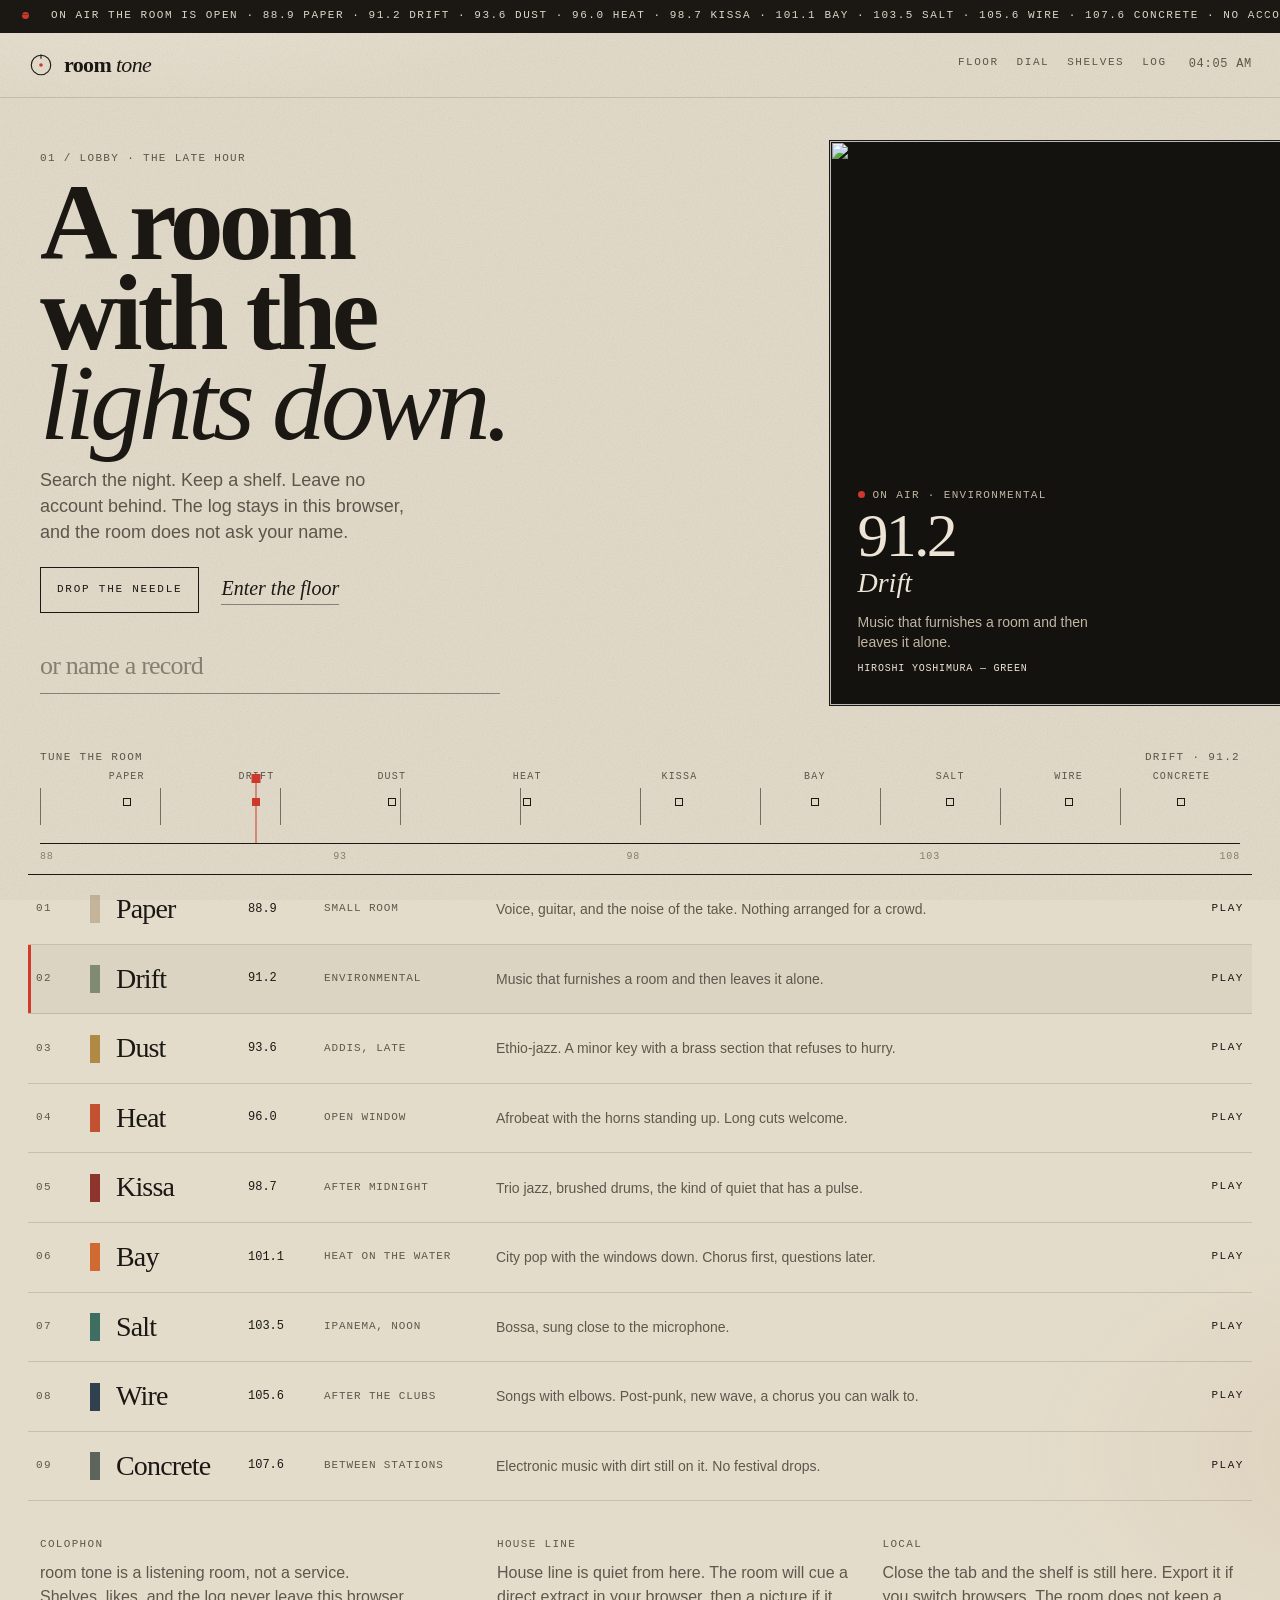
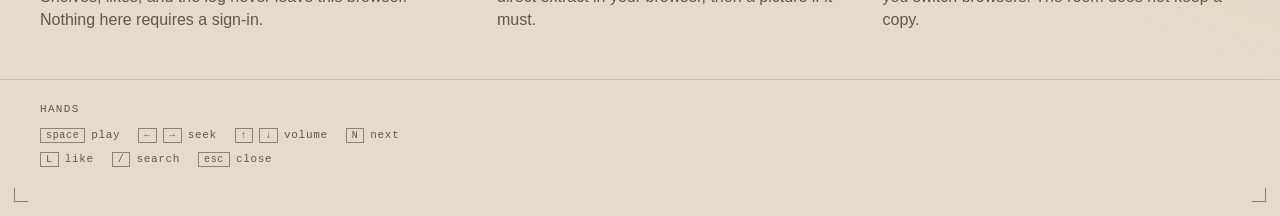
==== commit cb9df901: "Bundle the room into one page so a preview host can render it. CDNs were returning the HTML as plain" ====
--- a/static/index.html
+++ b/static/index.html
@@ -6,10 +6,1336 @@
   <meta name="theme-color" content="#e4dccb" />
   <meta name="description" content="room tone is a listening room with no account. Search, stations, shelves, and a log that stays in this browser." />
   <title>room tone</title>
-  <link rel="icon" href="favicon.svg" type="image/svg+xml" />
-  <link rel="preload" href="fonts/fraunces-latin-full-normal.woff2" as="font" type="font/woff2" crossorigin />
-  <link rel="preload" href="fonts/familjen-grotesk-latin-wght-normal.woff2" as="font" type="font/woff2" crossorigin />
-  <link rel="stylesheet" href="css/room.css" />
+  <style>
+@font-face {
+  font-family: "Fraunces";
+  src: url("https://cdn.jsdelivr.net/gh/Systembugg/Lm-Arena@cef04a0b8fe931a66dce51cc4249323356afae32/static/fonts/fraunces-latin-full-normal.woff2") format("woff2");
+  font-weight: 100 900;
+  font-style: normal;
+  font-display: swap;
+  unicode-range: U+0000-00FF, U+0131, U+0152-0153, U+02BB-02BC, U+02C6, U+02DA, U+02DC, U+0304, U+0308, U+0329, U+2000-206F, U+20AC, U+2122, U+2191, U+2193, U+2212, U+2215, U+FEFF, U+FFFD;
+}
+@font-face {
+  font-family: "Fraunces";
+  src: url("https://cdn.jsdelivr.net/gh/Systembugg/Lm-Arena@cef04a0b8fe931a66dce51cc4249323356afae32/static/fonts/fraunces-latin-ext-full-normal.woff2") format("woff2");
+  font-weight: 100 900;
+  font-style: normal;
+  font-display: swap;
+  unicode-range: U+0100-02BA, U+02BD-02C5, U+02C7-02CC, U+02CE-02D7, U+02DD-02FF, U+0304, U+0308, U+0329, U+1D00-1DBF, U+1E00-1E9F, U+1EF2-1EFF, U+2020, U+20A0-20AB, U+20AD-20C0, U+2113, U+2C60-2C7F, U+A720-A7FF;
+}
+@font-face {
+  font-family: "Fraunces";
+  src: url("https://cdn.jsdelivr.net/gh/Systembugg/Lm-Arena@cef04a0b8fe931a66dce51cc4249323356afae32/static/fonts/fraunces-latin-full-italic.woff2") format("woff2");
+  font-weight: 100 900;
+  font-style: italic;
+  font-display: swap;
+  unicode-range: U+0000-00FF, U+0131, U+0152-0153, U+02BB-02BC, U+02C6, U+02DA, U+02DC, U+0304, U+0308, U+0329, U+2000-206F, U+20AC, U+2122, U+2191, U+2193, U+2212, U+2215, U+FEFF, U+FFFD;
+}
+@font-face {
+  font-family: "Fraunces";
+  src: url("https://cdn.jsdelivr.net/gh/Systembugg/Lm-Arena@cef04a0b8fe931a66dce51cc4249323356afae32/static/fonts/fraunces-latin-ext-full-italic.woff2") format("woff2");
+  font-weight: 100 900;
+  font-style: italic;
+  font-display: swap;
+  unicode-range: U+0100-02BA, U+02BD-02C5, U+02C7-02CC, U+02CE-02D7, U+02DD-02FF, U+0304, U+0308, U+0329, U+1D00-1DBF, U+1E00-1E9F, U+1EF2-1EFF, U+2020, U+20A0-20AB, U+20AD-20C0, U+2113, U+2C60-2C7F, U+A720-A7FF;
+}
+@font-face {
+  font-family: "Familjen Grotesk";
+  src: url("https://cdn.jsdelivr.net/gh/Systembugg/Lm-Arena@cef04a0b8fe931a66dce51cc4249323356afae32/static/fonts/familjen-grotesk-latin-wght-normal.woff2") format("woff2");
+  font-weight: 400 700;
+  font-style: normal;
+  font-display: swap;
+  unicode-range: U+0000-00FF, U+0131, U+0152-0153, U+02BB-02BC, U+02C6, U+02DA, U+02DC, U+0304, U+0308, U+0329, U+2000-206F, U+20AC, U+2122, U+2191, U+2193, U+2212, U+2215, U+FEFF, U+FFFD;
+}
+@font-face {
+  font-family: "Familjen Grotesk";
+  src: url("https://cdn.jsdelivr.net/gh/Systembugg/Lm-Arena@cef04a0b8fe931a66dce51cc4249323356afae32/static/fonts/familjen-grotesk-latin-ext-wght-normal.woff2") format("woff2");
+  font-weight: 400 700;
+  font-style: normal;
+  font-display: swap;
+  unicode-range: U+0100-02BA, U+02BD-02C5, U+02C7-02CC, U+02CE-02D7, U+02DD-02FF, U+0304, U+0308, U+0329, U+1D00-1DBF, U+1E00-1E9F, U+1EF2-1EFF, U+2020, U+20A0-20AB, U+20AD-20C0, U+2113, U+2C60-2C7F, U+A720-A7FF;
+}
+@font-face {
+  font-family: "Familjen Grotesk";
+  src: url("https://cdn.jsdelivr.net/gh/Systembugg/Lm-Arena@cef04a0b8fe931a66dce51cc4249323356afae32/static/fonts/familjen-grotesk-latin-wght-italic.woff2") format("woff2");
+  font-weight: 400 700;
+  font-style: italic;
+  font-display: swap;
+  unicode-range: U+0000-00FF, U+0131, U+0152-0153, U+02BB-02BC, U+02C6, U+02DA, U+02DC, U+0304, U+0308, U+0329, U+2000-206F, U+20AC, U+2122, U+2191, U+2193, U+2212, U+2215, U+FEFF, U+FFFD;
+}
+@font-face {
+  font-family: "IBM Plex Mono";
+  src: url("https://cdn.jsdelivr.net/gh/Systembugg/Lm-Arena@cef04a0b8fe931a66dce51cc4249323356afae32/static/fonts/ibm-plex-mono-latin-400-normal.woff2") format("woff2");
+  font-weight: 400;
+  font-style: normal;
+  font-display: swap;
+}
+@font-face {
+  font-family: "IBM Plex Mono";
+  src: url("https://cdn.jsdelivr.net/gh/Systembugg/Lm-Arena@cef04a0b8fe931a66dce51cc4249323356afae32/static/fonts/ibm-plex-mono-latin-500-normal.woff2") format("woff2");
+  font-weight: 500;
+  font-style: normal;
+  font-display: swap;
+}
+
+:root {
+  --bg: #e4dccb;
+  --bg-2: #efe6d6;
+  --bg-3: #d7ccb6;
+  --ink: #1b1814;
+  --ink-2: #5e574c;
+  --ink-3: #8a8173;
+  --line: rgba(27, 24, 20, 0.14);
+  --line-strong: rgba(27, 24, 20, 0.45);
+  --signal: #d23a2c;
+  --signal-ink: #9d2419;
+  --serif: "Fraunces", "Iowan Old Style", Palatino, "Palatino Linotype", Georgia, serif;
+  --sans: "Familjen Grotesk", "Avenir Next", "Segoe UI", sans-serif;
+  --mono: "IBM Plex Mono", ui-monospace, "SFMono-Regular", Menlo, Consolas, monospace;
+  --dock: 86px;
+  color-scheme: light;
+}
+
+body[data-theme="booth"] {
+  --bg: #12110e;
+  --bg-2: #1b1915;
+  --bg-3: #26231d;
+  --ink: #f0e8d8;
+  --ink-2: #b7ae9f;
+  --ink-3: #7e766a;
+  --line: rgba(240, 232, 216, 0.12);
+  --line-strong: rgba(240, 232, 216, 0.4);
+  --signal: #ff4d3a;
+  --signal-ink: #ff7a6c;
+  color-scheme: dark;
+}
+
+* { box-sizing: border-box; }
+[hidden] { display: none !important; }
+html, body { margin: 0; padding: 0; }
+html { scroll-behavior: smooth; }
+body {
+  min-height: 100dvh;
+  overflow-x: clip;
+  background:
+    radial-gradient(1100px 520px at 12% -10%, rgba(255, 248, 236, 0.7), transparent 55%),
+    radial-gradient(800px 480px at 110% 80%, rgba(176, 132, 84, 0.12), transparent 50%),
+    var(--bg);
+  color: var(--ink);
+  font-family: var(--sans);
+  font-size: 16px;
+  line-height: 1.45;
+  font-weight: 460;
+  text-rendering: optimizeLegibility;
+}
+body[data-theme="booth"] {
+  background:
+    radial-gradient(900px 480px at 80% -10%, rgba(255, 186, 120, 0.06), transparent 50%),
+    radial-gradient(700px 420px at 0% 100%, rgba(210, 58, 44, 0.07), transparent 46%),
+    var(--bg);
+}
+body.has-dock { padding-bottom: calc(var(--dock) + 18px); }
+img { max-width: 100%; display: block; }
+button, input { font: inherit; color: inherit; }
+input::placeholder { color: var(--ink-3); opacity: 1; }
+button { background: none; border: 0; padding: 0; cursor: pointer; }
+a { color: inherit; text-decoration: none; }
+::selection { background: var(--signal); color: #f6efe4; }
+
+.sr {
+  position: absolute;
+  width: 1px; height: 1px;
+  overflow: hidden;
+  clip: rect(0 0 0 0);
+}
+.skip {
+  position: absolute;
+  left: 12px; top: -40px;
+  background: var(--ink);
+  color: var(--bg);
+  padding: 8px 12px;
+  z-index: 100;
+}
+.skip:focus { top: 12px; }
+
+:focus-visible {
+  outline: 2px solid var(--signal);
+  outline-offset: 3px;
+}
+
+.grain {
+  position: fixed;
+  inset: 0;
+  width: 100%;
+  height: 100%;
+  pointer-events: none;
+  z-index: 80;
+  opacity: 0.18;
+  mix-blend-mode: multiply;
+}
+body[data-theme="booth"] .grain {
+  opacity: 0.22;
+  mix-blend-mode: overlay;
+}
+
+.kicker, .mono {
+  font-family: var(--mono);
+  font-size: 11px;
+  letter-spacing: 0.12em;
+  text-transform: uppercase;
+  color: var(--ink-2);
+  font-weight: 500;
+}
+
+/* ticker */
+.ticker {
+  overflow: hidden;
+  border-bottom: 1px solid var(--line-strong);
+  background: var(--ink);
+  color: var(--bg);
+}
+.ticker-track {
+  display: flex;
+  width: max-content;
+  animation: ticker 42s linear infinite;
+}
+.ticker-track span {
+  display: inline-flex;
+  align-items: center;
+  gap: 22px;
+  padding: 8px 0 8px 22px;
+  font-family: var(--mono);
+  font-size: 11px;
+  letter-spacing: 0.14em;
+  text-transform: uppercase;
+  white-space: nowrap;
+}
+.dot {
+  width: 7px; height: 7px;
+  border-radius: 50%;
+  background: var(--signal);
+  box-shadow: 0 0 0 0 rgba(210, 58, 44, 0.7);
+  animation: pulse 1.8s ease-out infinite;
+  display: inline-block;
+}
+@keyframes ticker { to { transform: translateX(-50%); } }
+@keyframes pulse {
+  70% { box-shadow: 0 0 0 8px rgba(210, 58, 44, 0); }
+  100% { box-shadow: 0 0 0 0 rgba(210, 58, 44, 0); }
+}
+
+.top, .topbar {
+  display: flex;
+  align-items: center;
+  flex-wrap: wrap;
+  gap: 14px 22px;
+  padding: 16px 28px;
+  border-bottom: 1px solid var(--line);
+}
+.brand {
+  display: inline-flex;
+  align-items: center;
+  gap: 10px;
+  font-family: var(--serif);
+  font-weight: 560;
+  font-size: 22px;
+  letter-spacing: -0.03em;
+  font-variation-settings: "SOFT" 40, "WONK" 1;
+}
+.brand em { font-style: italic; font-weight: 460; }
+.brand-mark { width: 26px; height: 26px; display: block; }
+.nav-links {
+  display: flex;
+  gap: 18px;
+  margin-left: auto;
+  font-family: var(--mono);
+  font-size: 11px;
+  letter-spacing: 0.14em;
+  text-transform: uppercase;
+}
+.nav-links a { color: var(--ink-2); border-bottom: 1px solid transparent; padding-bottom: 2px; }
+.nav-links a.is-active, .nav-links a:hover { color: var(--ink); border-bottom-color: var(--signal); }
+.clock { font-family: var(--mono); font-size: 12px; color: var(--ink-2); letter-spacing: 0.06em; }
+
+.lobby { position: relative; }
+.crops { pointer-events: none; position: absolute; inset: 14px; }
+.crops i {
+  position: absolute;
+  width: 14px; height: 14px;
+  border-color: var(--ink);
+  border-style: solid;
+  opacity: 0.45;
+}
+.crops i:nth-child(1) { top: 0; left: 0; border-width: 1px 0 0 1px; }
+.crops i:nth-child(2) { top: 0; right: 0; border-width: 1px 1px 0 0; }
+.crops i:nth-child(3) { bottom: 0; left: 0; border-width: 0 0 1px 1px; }
+.crops i:nth-child(4) { bottom: 0; right: 0; border-width: 0 1px 1px 0; }
+
+.hero {
+  display: grid;
+  grid-template-columns: minmax(0, 1.25fr) minmax(280px, 0.75fr);
+  gap: 36px;
+  padding: 42px 40px 28px;
+  align-items: end;
+}
+.hero h1 {
+  font-family: var(--serif);
+  font-weight: 560;
+  font-size: clamp(68px, 8.4vw, 128px);
+  line-height: 0.84;
+  letter-spacing: -0.045em;
+  margin: 10px 0 18px;
+  font-variation-settings: "SOFT" 45, "opsz" 144, "WONK" 1;
+}
+.hero h1 em { font-style: italic; font-weight: 470; }
+.lede {
+  max-width: 38ch;
+  font-size: 18px;
+  color: var(--ink-2);
+  margin: 0 0 22px;
+}
+.hero-actions { display: flex; align-items: center; gap: 22px; flex-wrap: wrap; }
+.stamp {
+  display: inline-flex;
+  align-items: center;
+  justify-content: center;
+  min-height: 46px;
+  padding: 0 16px;
+  border: 1px solid var(--ink);
+  background: transparent;
+  font-family: var(--mono);
+  font-size: 11px;
+  letter-spacing: 0.16em;
+  text-transform: uppercase;
+  transition: background 0.15s ease, color 0.15s ease;
+}
+.stamp:hover, .stamp:focus-visible { background: var(--signal); border-color: var(--signal); color: #f6efe4; }
+.textlink {
+  font-family: var(--serif);
+  font-style: italic;
+  font-size: 20px;
+  border-bottom: 1px solid var(--line-strong);
+  padding-bottom: 1px;
+}
+.textlink:hover { border-bottom-color: var(--signal); color: var(--signal-ink); }
+.lobby-search { margin-top: 26px; max-width: 460px; }
+.lobby-search input, .search-wrap input, .line-input {
+  width: 100%;
+  background: transparent;
+  border: 0;
+  border-bottom: 1px solid var(--line-strong);
+  border-radius: 0;
+  padding: 8px 0;
+  font-family: var(--serif);
+  font-size: 26px;
+  font-weight: 500;
+  letter-spacing: -0.03em;
+  outline: none;
+}
+.lobby-search input:focus, .search-wrap input:focus, .line-input:focus { border-bottom-color: var(--signal); }
+.resume-link { margin: 14px 0 0; font-family: var(--mono); font-size: 12px; letter-spacing: 0.04em; color: var(--ink-2); }
+.resume-link button { border-bottom: 1px solid var(--signal); color: var(--ink); letter-spacing: 0.08em; text-transform: uppercase; font-size: 11px; }
+
+.receiver {
+  border: 1px solid var(--ink);
+  background: #14120f;
+  padding: 0;
+  min-height: 0;
+  display: block;
+  position: relative;
+  overflow: hidden;
+  aspect-ratio: 1;
+}
+.receiver.is-photo .plate {
+  width: 100%;
+  height: 100%;
+  object-fit: cover;
+  object-position: 50% 42%;
+  transform: none;
+}
+.plate-ticket {
+  position: absolute;
+  left: 14px;
+  bottom: 14px;
+  max-width: min(280px, 78%);
+  background: #14120f;
+  color: #f3eadc;
+  padding: 12px 14px 14px;
+}
+.plate-ticket .kicker { color: #c7bba8; }
+.plate-ticket strong {
+  display: block;
+  font-family: var(--serif);
+  font-weight: 520;
+  font-size: 62px;
+  line-height: 0.82;
+  letter-spacing: -0.045em;
+  margin-top: 6px;
+}
+.plate-ticket em {
+  display: block;
+  font-family: var(--serif);
+  font-size: 28px;
+  margin-top: 2px;
+}
+.plate-ticket p {
+  margin: 8px 0 0;
+  color: #c7bba8;
+  font-size: 14px;
+}
+.plate-cut {
+  display: block;
+  margin-top: 10px;
+  font-family: var(--mono);
+  font-size: 10px;
+  letter-spacing: 0.08em;
+  text-transform: uppercase;
+  color: #f3eadc;
+}
+.dial-band {
+  margin: 8px 40px 0;
+  padding-top: 8px;
+}
+.dial-band-head {
+  display: flex;
+  justify-content: space-between;
+  gap: 12px;
+}
+.receiver::before { content: none; }
+.receiver-top {
+  display: flex;
+  justify-content: space-between;
+  align-items: baseline;
+  padding-top: 6px;
+}
+.receiver-freq {
+  font-family: var(--serif);
+  font-size: 64px;
+  line-height: 0.85;
+  letter-spacing: -0.04em;
+  font-variation-settings: "SOFT" 30, "opsz" 72;
+}
+.receiver-name {
+  font-family: var(--serif);
+  font-style: italic;
+  font-size: 28px;
+  margin: 0;
+}
+.receiver-blurb { margin: 0; color: var(--ink-2); max-width: 36ch; }
+.receiver-foot { margin-top: auto; display: flex; align-items: end; justify-content: space-between; gap: 12px; }
+.sleeve {
+  width: 112px;
+  height: 112px;
+  background: var(--bg-3);
+  overflow: hidden;
+  position: relative;
+  flex: none;
+}
+.sleeve img, .row img, .sleeve-card img, .dock-art img {
+  width: 100%;
+  height: 100%;
+  object-fit: cover;
+  transform: scale(1.18);
+}
+.fallback {
+  display: grid;
+  place-items: center;
+  width: 100%;
+  height: 100%;
+  font-family: var(--serif);
+  font-size: 28px;
+  background: var(--bg-3);
+}
+
+.dial { margin-top: 4px; }
+.dial-scale {
+  position: relative;
+  height: 74px;
+  border-bottom: 1px solid var(--ink);
+  cursor: ew-resize;
+  touch-action: none;
+  user-select: none;
+}
+.dial-ticks {
+  position: absolute;
+  inset: 18px 0 18px;
+  background-image: repeating-linear-gradient(to right, var(--ink) 0 1px, transparent 1px 10%);
+  opacity: 0.55;
+}
+.dial-needle {
+  position: absolute;
+  top: 6px;
+  bottom: 0;
+  width: 1px;
+  background: var(--signal);
+  transform: translateX(-50%);
+  pointer-events: none;
+}
+.dial-needle::after {
+  content: "";
+  position: absolute;
+  top: -2px;
+  left: -4px;
+  width: 9px;
+  height: 9px;
+  background: var(--signal);
+}
+.dial-mark {
+  position: absolute;
+  top: 28px;
+  width: 8px;
+  height: 8px;
+  border: 1px solid var(--ink);
+  background: var(--bg);
+  transform: translateX(-50%);
+  padding: 0;
+}
+.dial-mark.is-hot { background: var(--signal); border-color: var(--signal); }
+.dial-tag {
+  position: absolute;
+  top: 0;
+  transform: translateX(-50%);
+  font-family: var(--mono);
+  font-size: 10px;
+  letter-spacing: 0.12em;
+  text-transform: uppercase;
+  color: var(--ink-2);
+  pointer-events: none;
+  white-space: nowrap;
+}
+.receiver .dial-tag { display: none; }
+.index-row.is-hot { box-shadow: inset 3px 0 0 var(--signal); }
+.index-row:hover .nm { font-style: italic; }
+.dial-nums {
+  display: flex;
+  justify-content: space-between;
+  font-family: var(--mono);
+  font-size: 10px;
+  letter-spacing: 0.08em;
+  color: var(--ink-3);
+  margin-top: 6px;
+}
+
+.index {
+  margin: 10px 28px 0;
+  border-top: 1px solid var(--ink);
+}
+.index-row {
+  width: 100%;
+  display: grid;
+  grid-template-columns: 42px 14px 120px 64px 160px 1fr auto;
+  gap: 12px;
+  align-items: center;
+  text-align: left;
+  padding: 14px 8px;
+  border-bottom: 1px solid var(--line);
+}
+.index-row:hover, .index-row.is-hot { background: rgba(27, 24, 20, 0.04); }
+body[data-theme="booth"] .index-row:hover,
+body[data-theme="booth"] .index-row.is-hot { background: rgba(240, 232, 216, 0.04); }
+.index-row .nm {
+  font-family: var(--serif);
+  font-size: 28px;
+  letter-spacing: -0.03em;
+  font-variation-settings: "SOFT" 30;
+}
+.index-row .fq { font-family: var(--mono); font-size: 12px; }
+.index-row .ct { font-family: var(--mono); font-size: 11px; letter-spacing: 0.08em; text-transform: uppercase; color: var(--ink-2); }
+.index-row .bl { color: var(--ink-2); font-size: 14px; }
+.swatch { width: 10px; height: 28px; display: block; }
+.play-mini {
+  font-family: var(--mono);
+  font-size: 11px;
+  letter-spacing: 0.14em;
+  text-transform: uppercase;
+  border-bottom: 1px solid transparent;
+}
+.index-row:hover .play-mini { border-bottom-color: var(--signal); color: var(--signal-ink); }
+
+.colophon, .keys {
+  display: grid;
+  grid-template-columns: 1.2fr 1fr 1fr;
+  gap: 28px;
+  padding: 36px 40px 48px;
+}
+.colophon p, .keys p { margin: 8px 0 0; color: var(--ink-2); max-width: 42ch; }
+.keys { border-top: 1px solid var(--line); padding-top: 22px; }
+.keygrid {
+  display: flex;
+  flex-wrap: wrap;
+  gap: 8px 18px;
+  margin-top: 10px;
+}
+.keygrid span { font-family: var(--mono); font-size: 11px; letter-spacing: 0.06em; color: var(--ink-2); }
+kbd {
+  font-family: var(--mono);
+  font-size: 10px;
+  border: 1px solid var(--line-strong);
+  padding: 1px 5px;
+  margin-right: 6px;
+}
+
+/* booth */
+.booth { min-height: calc(100dvh - 54px); display: grid; grid-template-columns: 196px minmax(0, 1fr); }
+.rail {
+  border-right: 1px solid var(--line);
+  padding: 18px 16px 28px;
+  position: sticky;
+  top: 0;
+  height: 100dvh;
+  overflow: auto;
+}
+.rail a, .rail button.rail-link {
+  display: flex;
+  justify-content: space-between;
+  width: 100%;
+  text-align: left;
+  padding: 8px 0;
+  border-bottom: 1px solid var(--line);
+  font-size: 15px;
+}
+.rail a.is-active { color: var(--signal-ink); }
+.rail .group {
+  margin: 22px 0 8px;
+  font-family: var(--mono);
+  font-size: 10px;
+  letter-spacing: 0.16em;
+  text-transform: uppercase;
+  color: var(--ink-3);
+}
+.booth-main { min-width: 0; }
+.topbar { position: sticky; top: 0; z-index: 5; background: color-mix(in srgb, var(--bg) 88%, transparent); backdrop-filter: blur(8px); }
+.search-wrap { flex: 1; position: relative; max-width: 640px; }
+.search-wrap input { font-size: 22px; }
+.suggest {
+  position: absolute;
+  left: 0; right: 0; top: calc(100% + 4px);
+  background: var(--bg-2);
+  border: 1px solid var(--line-strong);
+  z-index: 6;
+}
+.suggest button {
+  display: block;
+  width: 100%;
+  text-align: left;
+  padding: 8px 10px;
+  border-bottom: 1px solid var(--line);
+  font-family: var(--serif);
+  font-size: 16px;
+}
+.suggest button.is-hi, .suggest button:hover { background: var(--bg-3); }
+
+.main { padding: 28px 32px 48px; }
+.prompt {
+  font-family: var(--serif);
+  font-weight: 540;
+  font-size: clamp(48px, 6vw, 84px);
+  line-height: 0.9;
+  letter-spacing: -0.04em;
+  text-align: left;
+  font-variation-settings: "SOFT" 40, "opsz" 120, "WONK" 1;
+  margin: 8px 0 12px;
+}
+.prompt em { font-style: italic; font-weight: 460; }
+.recents { display: flex; flex-wrap: wrap; gap: 8px 16px; margin: 8px 0 28px; }
+.recents button {
+  font-family: var(--mono);
+  font-size: 11px;
+  letter-spacing: 0.08em;
+  text-transform: uppercase;
+  color: var(--ink-2);
+  border-bottom: 1px solid var(--line-strong);
+}
+
+.program-head, .section-head {
+  display: flex;
+  align-items: baseline;
+  justify-content: space-between;
+  gap: 12px;
+  border-top: 1px solid var(--ink);
+  padding-top: 12px;
+  margin: 28px 0 12px;
+}
+.section-head h2, .program-head h2 {
+  font-family: var(--serif);
+  font-weight: 540;
+  font-size: 32px;
+  margin: 0;
+  letter-spacing: -0.03em;
+}
+.scroller {
+  display: grid;
+  grid-auto-flow: column;
+  grid-auto-columns: 148px;
+  gap: 14px;
+  overflow-x: auto;
+  padding-bottom: 8px;
+  scroll-snap-type: x mandatory;
+}
+.sleeve-card {
+  scroll-snap-align: start;
+  text-align: left;
+  display: flex;
+  flex-direction: column;
+  gap: 8px;
+}
+.sleeve-card .sleeve { width: 148px; height: 148px; }
+.sleeve-card strong {
+  font-family: var(--serif);
+  font-weight: 520;
+  font-size: 16px;
+  letter-spacing: -0.02em;
+  display: -webkit-box;
+  -webkit-line-clamp: 2;
+  -webkit-box-orient: vertical;
+  overflow: hidden;
+}
+.sleeve-card em { font-style: normal; color: var(--ink-2); font-size: 13px; }
+
+.filters { display: flex; gap: 8px; }
+.filters button, .chip {
+  font-family: var(--mono);
+  font-size: 10px;
+  letter-spacing: 0.12em;
+  text-transform: uppercase;
+  border: 1px solid var(--line-strong);
+  padding: 5px 8px;
+}
+.filters button.is-on, .chip.is-on { background: var(--ink); color: var(--bg); border-color: var(--ink); }
+
+.sheet { margin-top: 8px; }
+.sheet-head, .row {
+  display: grid;
+  grid-template-columns: 42px minmax(0, 1.6fr) minmax(80px, 0.8fr) 64px 92px;
+  gap: 10px;
+  align-items: center;
+}
+.sheet-head {
+  font-family: var(--mono);
+  font-size: 10px;
+  letter-spacing: 0.14em;
+  text-transform: uppercase;
+  color: var(--ink-3);
+  padding: 0 8px 8px;
+  border-bottom: 1px solid var(--line-strong);
+}
+.row {
+  width: 100%;
+  text-align: left;
+  padding: 8px;
+  border-bottom: 1px solid var(--line);
+  background: transparent;
+}
+.row:hover { background: rgba(127, 116, 100, 0.08); }
+.row.is-on { box-shadow: inset 2px 0 0 var(--signal); }
+.row.is-on .tt { font-family: var(--serif); font-style: italic; font-size: 17px; }
+.idx { font-family: var(--mono); font-size: 12px; color: var(--ink-3); }
+.row.is-on .idx { color: var(--signal); }
+.t { display: flex; align-items: center; gap: 10px; min-width: 0; }
+.t img, .t .fallback { width: 42px; height: 42px; flex: none; object-fit: cover; }
+.tt {
+  overflow: hidden;
+  text-overflow: ellipsis;
+  white-space: nowrap;
+  font-weight: 520;
+  min-width: 0;
+}
+.t { overflow: hidden; }
+.ar, .tm { color: var(--ink-2); font-size: 14px; overflow: hidden; text-overflow: ellipsis; white-space: nowrap; }
+.tm { font-family: var(--mono); font-size: 12px; text-align: right; }
+.acts { display: flex; justify-content: flex-end; gap: 4px; opacity: 0; }
+.row:hover .acts, .row:focus-within .acts, .row.is-on .acts { opacity: 1; }
+.acts button, .icon-btn {
+  width: 28px; height: 28px;
+  display: grid; place-items: center;
+  color: var(--ink-2);
+}
+.acts button:hover, .icon-btn:hover { color: var(--signal); }
+.acts svg, .dock-tools svg, .transport svg, .play-btn svg { width: 16px; height: 16px; fill: currentColor; display: block; }
+.acts .is-liked, #like-btn.is-liked { color: var(--signal); }
+.empty {
+  padding: 28px 0;
+  max-width: 46ch;
+  color: var(--ink-2);
+  font-family: var(--serif);
+  font-size: 28px;
+  line-height: 1.15;
+  letter-spacing: -0.03em;
+}
+
+.dial-page { max-width: 1100px; }
+.dial-readout {
+  display: flex;
+  align-items: baseline;
+  gap: 18px;
+  margin: 8px 0 6px;
+}
+.dial-freq {
+  font-family: var(--serif);
+  font-size: clamp(72px, 10vw, 120px);
+  line-height: 0.8;
+  letter-spacing: -0.05em;
+  font-variation-settings: "SOFT" 20, "opsz" 144;
+}
+.dial-name {
+  font-family: var(--serif);
+  font-style: italic;
+  font-size: clamp(32px, 4vw, 48px);
+}
+.dial-blurb { max-width: 52ch; color: var(--ink-2); margin-top: 0; }
+.dial-page .dial { margin: 18px 0 22px; }
+.dial-page .dial-scale { height: 96px; }
+
+.shelf-list { border-top: 1px solid var(--ink); }
+.shelf-item {
+  display: grid;
+  grid-template-columns: 72px 1fr auto;
+  gap: 16px;
+  align-items: center;
+  padding: 14px 0;
+  border-bottom: 1px solid var(--line);
+  width: 100%;
+  text-align: left;
+}
+.shelf-item b {
+  font-family: var(--serif);
+  font-size: 28px;
+  font-weight: 520;
+  letter-spacing: -0.03em;
+}
+.shelf-meta { font-family: var(--mono); font-size: 11px; letter-spacing: 0.08em; text-transform: uppercase; color: var(--ink-2); }
+.bar {
+  height: 8px;
+  background: var(--signal);
+  margin-top: 8px;
+}
+.inline-form, .import-row {
+  display: flex;
+  gap: 12px;
+  align-items: end;
+  margin: 18px 0;
+}
+.inline-form input, .import-row input {
+  flex: 1;
+  background: transparent;
+  border: 0;
+  border-bottom: 1px solid var(--line-strong);
+  border-radius: 0;
+  padding: 8px 0;
+  font-family: var(--serif);
+  font-size: 28px;
+  outline: none;
+}
+.log-day { margin: 22px 0 8px; }
+.rename {
+  font-family: var(--serif);
+  font-size: 42px;
+  font-weight: 540;
+  letter-spacing: -0.04em;
+  background: transparent;
+  border: 0;
+  border-bottom: 1px solid transparent;
+  width: min(100%, 640px);
+  padding: 0;
+}
+.rename:focus { border-bottom-color: var(--signal); outline: none; }
+
+/* dock */
+.dock {
+  position: fixed;
+  left: 0; right: 0; bottom: 0;
+  z-index: 40;
+  display: grid;
+  grid-template-columns: 56px minmax(120px, 220px) auto minmax(140px, 1fr) auto;
+  gap: 14px;
+  align-items: center;
+  min-height: var(--dock);
+  padding: 10px 16px calc(10px + env(safe-area-inset-bottom));
+  background: #16140f;
+  color: #f0e8d8;
+  border-top: 1px solid rgba(240, 232, 216, 0.2);
+  --ink: #f0e8d8;
+  --ink-2: #b7ae9f;
+  --signal: #ff4d3a;
+  --line-strong: rgba(240, 232, 216, 0.35);
+}
+.dock-art {
+  width: 56px; height: 56px;
+  overflow: hidden;
+  background: #2a261f;
+}
+.dock-title {
+  display: block;
+  text-align: left;
+  font-family: var(--serif);
+  font-size: 16px;
+  letter-spacing: -0.02em;
+  white-space: nowrap;
+  overflow: hidden;
+  text-overflow: ellipsis;
+  max-width: 220px;
+}
+.dock-artist {
+  font-family: var(--mono);
+  font-size: 11px;
+  letter-spacing: 0.06em;
+  color: var(--ink-2);
+  white-space: nowrap;
+  overflow: hidden;
+  text-overflow: ellipsis;
+}
+.transport { display: flex; align-items: center; gap: 6px; }
+.transport button { width: 34px; height: 34px; display: grid; place-items: center; color: var(--ink); }
+.play-btn {
+  width: 42px !important;
+  height: 42px !important;
+  border: 1px solid var(--ink) !important;
+  border-radius: 50%;
+}
+body[data-playing="true"] .play-btn { background: var(--signal); border-color: var(--signal) !important; color: #1b1814; }
+body[data-playing="true"] .ico-play { display: none; }
+body[data-playing="false"] .ico-pause { display: none; }
+body[data-cueing="true"] .play-btn { animation: blink 0.8s steps(2, end) infinite; }
+@keyframes blink { 50% { opacity: 0.35; } }
+.scrub-wrap { display: flex; align-items: center; gap: 8px; min-width: 0; }
+.scrub-wrap span { font-family: var(--mono); font-size: 11px; color: var(--ink-2); width: 38px; }
+#time-dur { text-align: right; }
+.scrub {
+  flex: 1;
+  height: 22px;
+  display: flex;
+  align-items: center;
+  cursor: pointer;
+  position: relative;
+}
+.scrub::before {
+  content: "";
+  position: absolute;
+  left: 0; right: 0;
+  height: 1px;
+  background: rgba(240, 232, 216, 0.35);
+}
+.scrub-fill {
+  height: 1px;
+  background: var(--signal);
+  width: 0%;
+  position: relative;
+}
+.scrub-fill::after {
+  content: "";
+  position: absolute;
+  right: -4px; top: -4px;
+  width: 9px; height: 9px;
+  border-radius: 50%;
+  background: var(--signal);
+}
+.dock-tools { display: flex; align-items: center; gap: 2px; }
+.dock-tools button { width: 34px; height: 34px; display: grid; place-items: center; color: var(--ink); position: relative; }
+#q-count {
+  position: absolute;
+  top: 2px; right: 0;
+  font-family: var(--mono);
+  font-style: normal;
+  font-size: 9px;
+  letter-spacing: 0;
+}
+.vol input[type="range"] { width: 84px; }
+input[type="range"] {
+  -webkit-appearance: none;
+  appearance: none;
+  background: transparent;
+  height: 16px;
+}
+input[type="range"]::-webkit-slider-runnable-track { height: 1px; background: var(--line-strong); }
+input[type="range"]::-webkit-slider-thumb {
+  -webkit-appearance: none;
+  width: 10px; height: 10px;
+  border-radius: 50%;
+  background: var(--signal);
+  margin-top: -4.5px;
+  border: 0;
+}
+input[type="range"]::-moz-range-track { height: 1px; background: var(--line-strong); }
+input[type="range"]::-moz-range-thumb {
+  width: 10px; height: 10px; border: 0; border-radius: 50%; background: var(--signal);
+}
+
+/* now */
+.now {
+  position: fixed;
+  inset: 0;
+  z-index: 50;
+  background:
+    radial-gradient(800px 500px at 20% 20%, rgba(255, 180, 120, 0.06), transparent 50%),
+    #100e0c;
+  color: #f0e8d8;
+  display: none;
+  flex-direction: column;
+  --ink: #f0e8d8;
+  --ink-2: #b7ae9f;
+  --signal: #ff4d3a;
+  --bg-3: #2a261f;
+  --line: rgba(240, 232, 216, 0.14);
+}
+.now[data-open="true"] { display: flex; }
+.now-bar {
+  display: flex;
+  justify-content: space-between;
+  align-items: center;
+  padding: 16px 22px;
+  border-bottom: 1px solid rgba(240, 232, 216, 0.14);
+}
+.now-bar button {
+  font-family: var(--mono);
+  font-size: 11px;
+  letter-spacing: 0.14em;
+  text-transform: uppercase;
+}
+.now-grid {
+  flex: 1;
+  display: grid;
+  grid-template-columns: minmax(260px, 0.9fr) minmax(280px, 1.1fr);
+  gap: 36px;
+  align-items: center;
+  padding: 4vh 6vw 6vh;
+  min-height: 0;
+}
+.now-title {
+  font-family: var(--serif);
+  font-weight: 520;
+  font-size: clamp(42px, 5.4vw, 84px);
+  line-height: 0.9;
+  letter-spacing: -0.045em;
+  margin: 8px 0;
+  font-variation-settings: "SOFT" 50, "opsz" 144, "WONK" 1;
+  overflow-wrap: break-word;
+}
+.now-title em { font-style: italic; }
+.now-artist { font-size: 18px; color: var(--ink-2); margin: 0 0 18px; }
+.scope {
+  width: 100%;
+  height: 72px;
+  display: block;
+  margin: 14px 0 8px;
+}
+.now-times { display: flex; justify-content: space-between; font-family: var(--mono); font-size: 12px; color: var(--ink-2); }
+.now-scrub { margin: 6px 0 16px; }
+.now-scrub .scrub::before { background: rgba(240, 232, 216, 0.3); }
+.upnext { margin-top: 18px; border-top: 1px solid rgba(240, 232, 216, 0.16); }
+.upnext button {
+  display: flex;
+  gap: 12px;
+  width: 100%;
+  text-align: left;
+  padding: 8px 0;
+  border-bottom: 1px solid rgba(240, 232, 216, 0.1);
+  color: var(--ink-2);
+}
+.upnext button strong { color: var(--ink); font-weight: 520; }
+
+.platter {
+  width: min(440px, 70vw);
+  aspect-ratio: 1;
+  position: relative;
+  margin: 0 auto;
+}
+.disc {
+  position: absolute;
+  inset: 0;
+  border-radius: 50%;
+  background:
+    radial-gradient(circle at 50% 50%, #161412 0 27%, transparent 27.4%),
+    repeating-radial-gradient(circle at 50% 50%, #1a1816 0 1px, #2c2924 2px, #0e0d0b 3.4px);
+  box-shadow: inset 0 0 0 1px rgba(255, 255, 255, 0.08), 0 24px 50px rgba(0, 0, 0, 0.45);
+  overflow: hidden;
+}
+.disc.is-spinning { animation: spin 1.8s linear infinite; }
+.disc img {
+  position: absolute;
+  width: 38%;
+  height: 38%;
+  left: 31%;
+  top: 31%;
+  border-radius: 50%;
+  object-fit: cover;
+  transform: scale(1.12);
+}
+.spindle {
+  position: absolute;
+  width: 10px; height: 10px;
+  border-radius: 50%;
+  background: var(--signal);
+  left: 50%; top: 50%;
+  transform: translate(-50%, -50%);
+  z-index: 2;
+  box-shadow: 0 0 0 3px #111;
+}
+.platter::after {
+  content: "";
+  position: absolute;
+  inset: 0;
+  border-radius: 50%;
+  background: linear-gradient(115deg, rgba(255, 255, 255, 0.16), transparent 38%, transparent 62%, rgba(255, 255, 255, 0.05));
+  pointer-events: none;
+  z-index: 3;
+}
+.arm {
+  position: absolute;
+  width: 46%;
+  height: 70%;
+  right: -6%;
+  top: -8%;
+  color: #d9d0c2;
+  z-index: 4;
+  transform-origin: 78% 12%;
+  transform: rotate(-24deg);
+  transition: transform 0.7s cubic-bezier(0.2, 0.8, 0.2, 1);
+  filter: drop-shadow(0 8px 8px rgba(0, 0, 0, 0.35));
+}
+.arm.is-down { transform: rotate(-4deg); }
+.arm rect { fill: currentColor; }
+@keyframes spin { to { transform: rotate(360deg); } }
+
+.drawer {
+  position: fixed;
+  top: 0; right: 0; bottom: var(--dock);
+  width: min(380px, 100%);
+  background: var(--bg-2);
+  border-left: 1px solid var(--line-strong);
+  z-index: 45;
+  transform: translateX(104%);
+  transition: transform 0.28s ease;
+  display: flex;
+  flex-direction: column;
+}
+.drawer[data-open="true"] { transform: none; }
+.drawer-bar {
+  display: flex;
+  align-items: center;
+  gap: 12px;
+  padding: 14px 16px;
+  border-bottom: 1px solid var(--line);
+  font-family: var(--mono);
+  font-size: 11px;
+  letter-spacing: 0.14em;
+  text-transform: uppercase;
+}
+.drawer-bar strong { margin-right: auto; font-weight: 500; }
+#queue-body { overflow: auto; padding: 6px 8px 20px; }
+.q-row {
+  display: grid;
+  grid-template-columns: 28px 1fr auto;
+  gap: 8px;
+  align-items: center;
+  padding: 8px;
+  border-bottom: 1px solid var(--line);
+  width: 100%;
+  text-align: left;
+}
+.q-row.is-on .tt { font-family: var(--serif); font-style: italic; }
+.q-tools { display: flex; gap: 2px; }
+.scrim {
+  position: fixed;
+  inset: 0;
+  background: rgba(12, 10, 8, 0.35);
+  z-index: 44;
+}
+
+.popover {
+  position: fixed;
+  z-index: 60;
+  min-width: 220px;
+  max-width: 280px;
+  background: var(--bg-2);
+  color: var(--ink);
+  border: 1px solid var(--line-strong);
+  padding: 8px;
+  box-shadow: 8px 12px 0 rgba(0, 0, 0, 0.08);
+}
+.popover button {
+  display: block;
+  width: 100%;
+  text-align: left;
+  padding: 8px 8px;
+  border-bottom: 1px solid var(--line);
+  font-size: 14px;
+}
+.popover button:hover { color: var(--signal-ink); }
+.pop-label {
+  font-family: var(--mono);
+  font-size: 10px;
+  letter-spacing: 0.14em;
+  text-transform: uppercase;
+  color: var(--ink-3);
+  padding: 8px 8px 4px;
+}
+.pop-row { display: flex; flex-wrap: wrap; gap: 6px; padding: 4px 8px 8px; }
+.pop-row button {
+  width: auto;
+  border: 1px solid var(--line-strong);
+  font-family: var(--mono);
+  font-size: 10px;
+  letter-spacing: 0.08em;
+  text-transform: uppercase;
+}
+.pop-note { margin: 8px; color: var(--ink-2); font-size: 13px; }
+.popover input {
+  width: 100%;
+  background: transparent;
+  border: 0;
+  border-bottom: 1px solid var(--line-strong);
+  padding: 8px;
+  font-family: var(--serif);
+  font-size: 18px;
+  outline: none;
+}
+
+.toasts {
+  position: fixed;
+  left: 16px;
+  bottom: calc(var(--dock) + 16px);
+  z-index: 70;
+  display: flex;
+  flex-direction: column;
+  gap: 8px;
+  pointer-events: none;
+}
+.toast {
+  background: var(--bg-2);
+  color: var(--ink);
+  border: 1px solid var(--line-strong);
+  padding: 8px 12px;
+  font-family: var(--mono);
+  font-size: 11px;
+  letter-spacing: 0.06em;
+  text-transform: uppercase;
+  max-width: 320px;
+}
+
+.monitor {
+  position: fixed;
+  right: 18px;
+  bottom: calc(var(--dock) + 16px);
+  width: 280px;
+  z-index: 35;
+  color: #f0e8d8;
+}
+.bezel {
+  background: #0c0b09;
+  border: 10px solid #2a241c;
+  border-bottom-width: 16px;
+  aspect-ratio: 16 / 10;
+  position: relative;
+  box-shadow: 0 18px 40px rgba(0, 0, 0, 0.35);
+}
+.bezel iframe, #yt-player {
+  position: absolute;
+  inset: 0;
+  width: 100%;
+  height: 100%;
+}
+.bezel::after {
+  content: "";
+  position: absolute;
+  inset: 0;
+  background: repeating-linear-gradient(to bottom, transparent 0 2px, rgba(0, 0, 0, 0.18) 2px 3px);
+  pointer-events: none;
+}
+#yt-player, .bezel iframe { width: 100%; height: 100%; }
+.chin {
+  display: flex;
+  justify-content: space-between;
+  align-items: center;
+  font-family: var(--mono);
+  font-size: 10px;
+  letter-spacing: 0.16em;
+  text-transform: uppercase;
+  padding: 6px 4px 0;
+  color: var(--ink-2);
+}
+.rec {
+  width: 7px; height: 7px; border-radius: 50%; background: var(--signal);
+  display: block;
+}
+body[data-now="open"] .monitor {
+  left: 6vw;
+  right: auto;
+  top: 12vh;
+  bottom: auto;
+  width: min(440px, 38vw);
+}
+body[data-now="open"][data-source="youtube"] .platter { display: none; }
+
+.track-slip {
+  display: grid;
+  grid-template-columns: 220px 1fr;
+  gap: 28px;
+  align-items: center;
+  padding-top: 12px;
+}
+.track-slip h1 {
+  font-family: var(--serif);
+  font-size: clamp(40px, 5vw, 72px);
+  line-height: 0.9;
+  letter-spacing: -0.04em;
+  margin: 6px 0;
+  font-weight: 540;
+}
+
+@media (min-width: 981px) {
+  .topbar .brand { display: none; }
+  .hero { padding-right: 0; align-items: stretch; }
+  .hero-copy { padding-bottom: 12px; }
+  .receiver { border-right: 0; min-height: 520px; }
+}
+@media (max-width: 980px) {
+  .hero { grid-template-columns: 1fr; padding: 28px 20px; }
+  .receiver { aspect-ratio: 5 / 4; max-height: 460px; }
+  .dial-band { margin: 8px 20px 0; }
+  .hero h1 { font-size: clamp(56px, 16vw, 88px); }
+  .index-row { grid-template-columns: 32px 10px 1fr auto; }
+  .index-row .ct, .index-row .bl, .index-row .fq { display: none; }
+  .colophon, .keys { grid-template-columns: 1fr; padding: 24px 20px 40px; }
+  .booth { grid-template-columns: 1fr; }
+  .rail { display: none; }
+  .top, .topbar { padding: 12px 14px; gap: 12px; }
+  .nav-links { gap: 12px; overflow: auto; }
+  .main { padding: 18px 14px 36px; }
+  .sheet-head { display: none; }
+  .sheet-head, .row { grid-template-columns: 28px minmax(0, 1fr) auto; }
+  .ar, .tm { display: none; }
+  .acts { opacity: 1; }
+  .now-grid { grid-template-columns: 1fr; padding: 18px 16px 24px; overflow: auto; }
+  .platter { width: min(300px, 78vw); }
+  .dial-tag { display: none; }
+  .track-slip { grid-template-columns: 1fr; }
+  .dock {
+    grid-template-columns: 48px minmax(0, 1fr) auto;
+    grid-template-areas:
+      "art id transport"
+      "scrub scrub tools";
+    gap: 8px 10px;
+  }
+  .dock-art { grid-area: art; width: 48px; height: 48px; }
+  .dock-id { grid-area: id; min-width: 0; }
+  .transport { grid-area: transport; }
+  .scrub-wrap { grid-area: scrub; }
+  .vol { display: none; }
+  .dock-tools { grid-area: tools; justify-content: flex-end; }
+  body { --dock: 118px; }
+  .monitor { width: 168px; right: 10px; }
+  body[data-now="open"] .monitor { width: min(92vw, 440px); left: 4vw; top: 64px; }
+}
+
+@media (prefers-reduced-motion: reduce) {
+  *, *::before, *::after {
+    animation: none !important;
+    transition: none !important;
+  }
+  .ticker-track { transform: none; }
+}
+
+  </style>
 </head>
 <body data-theme="paper" data-playing="false" data-source="none" data-cueing="false" data-now="closed">
   <a class="skip" href="#app">Skip to program</a>
@@ -20,7 +1346,7 @@
     <rect width="100%" height="100%" filter="url(#grainf)" />
   </svg>
 
-  <div id="app"></div>
+  <div id="app"><p class="boot">Opening the room…</p></div>
 
   <footer id="dock" class="dock" hidden>
     <button type="button" class="dock-art" data-act="now" aria-label="Open now playing">
@@ -97,6 +1423,2398 @@
   </div>
 
   <audio id="audio" preload="none"></audio>
-  <script type="module" src="js/app.js"></script>
+  <script>
+(() => {
+  // static/js/catalog.js
+  function cut(id, title, artist, duration) {
+    return {
+      id,
+      title,
+      artist,
+      duration,
+      thumb: `https://i.ytimg.com/vi/${id}/hqdefault.jpg`
+    };
+  }
+  var STATIONS = [
+    {
+      id: "paper",
+      num: "01",
+      name: "Paper",
+      freq: 88.9,
+      city: "Small room",
+      color: "#c4b49a",
+      blurb: "Voice, guitar, and the noise of the take. Nothing arranged for a crowd.",
+      query: "nick drake vashti bunyan sibylle baier folk audio",
+      seeds: [
+        cut("xqe6TF2y8i4", "Pink Moon", "Nick Drake", 180),
+        cut("jvLtyyBRITo", "Place to Be", "Nick Drake", 161)
+      ]
+    },
+    {
+      id: "drift",
+      num: "02",
+      name: "Drift",
+      freq: 91.2,
+      city: "Environmental",
+      color: "#7f8b72",
+      blurb: "Music that furnishes a room and then leaves it alone.",
+      query: "hiroshi yoshimura brian eno ambient environmental music",
+      seeds: [
+        cut("TO8kwMJuSvU", "Green", "Hiroshi Yoshimura", 315),
+        cut("OlaTeXX3uH8", "An Ending (Ascent)", "Brian Eno", 262)
+      ]
+    },
+    {
+      id: "dust",
+      num: "03",
+      name: "Dust",
+      freq: 93.6,
+      city: "Addis, late",
+      color: "#b08a45",
+      blurb: "Ethio-jazz. A minor key with a brass section that refuses to hurry.",
+      query: "mulatu astatke ethio jazz hailu mergia",
+      seeds: [
+        cut("jwdBRqIsVUY", "Y\xE8k\xE8rmo S\xE8w", "Mulatu Astatke", 254),
+        cut("Wy-v-FgiUD8", "Tezeta", "Mulatu Astatke", 377)
+      ]
+    },
+    {
+      id: "heat",
+      num: "04",
+      name: "Heat",
+      freq: 96,
+      city: "Open window",
+      color: "#c45032",
+      blurb: "Afrobeat with the horns standing up. Long cuts welcome.",
+      query: "fela kuti tony allen afrobeat",
+      seeds: [cut("RHR0tKRxiyY", "Water No Get Enemy", "Fela Kuti", 661)]
+    },
+    {
+      id: "kissa",
+      num: "05",
+      name: "Kissa",
+      freq: 98.7,
+      city: "After midnight",
+      color: "#8d342c",
+      blurb: "Trio jazz, brushed drums, the kind of quiet that has a pulse.",
+      query: "chet baker bill evans ahmad jamal jazz trio audio",
+      seeds: [
+        cut("z4PKzz81m5c", "Almost Blue", "Chet Baker", 454),
+        cut("wCINvavqFXk", "Waltz for Debby", "Bill Evans Trio", 414),
+        cut("EpVXH3Vm2wg", "My Foolish Heart", "Bill Evans Trio", 296)
+      ]
+    },
+    {
+      id: "bay",
+      num: "06",
+      name: "Bay",
+      freq: 101.1,
+      city: "Heat on the water",
+      color: "#d06a32",
+      blurb: "City pop with the windows down. Chorus first, questions later.",
+      query: "city pop tatsuro yamashita mariya takeuchi miki matsubara",
+      seeds: [
+        cut("pqobRu9aR3M", "Sparkle", "Tatsuro Yamashita", 257),
+        cut("T_lC2O1oIew", "Plastic Love", "Mariya Takeuchi", 309),
+        cut("QNYT9wVwQ8A", "Stay With Me", "Miki Matsubara", 343)
+      ]
+    },
+    {
+      id: "salt",
+      num: "07",
+      name: "Salt",
+      freq: 103.5,
+      city: "Ipanema, noon",
+      color: "#3e6d62",
+      blurb: "Bossa, sung close to the microphone.",
+      query: "bossa nova stan getz joao gilberto astrud gilberto",
+      seeds: [
+        cut("v5DZ5clg-bg", "The Girl From Ipanema", "Stan Getz", 175),
+        cut("sx0TLkdWFEU", "The Girl From Ipanema", "Stan Getz & Jo\xE3o Gilberto", 330)
+      ]
+    },
+    {
+      id: "wire",
+      num: "08",
+      name: "Wire",
+      freq: 105.6,
+      city: "After the clubs",
+      color: "#31404e",
+      blurb: "Songs with elbows. Post-punk, new wave, a chorus you can walk to.",
+      query: "talking heads television new order post punk",
+      seeds: [cut("Fb2q141rMNE", "This Must Be the Place (Naive Melody)", "Talking Heads", 292)]
+    },
+    {
+      id: "concrete",
+      num: "09",
+      name: "Concrete",
+      freq: 107.6,
+      city: "Between stations",
+      color: "#5c645c",
+      blurb: "Electronic music with dirt still on it. No festival drops.",
+      query: "boards of canada burial aphex twin selected ambient works",
+      seeds: [cut("A2zKARkpDW4", "Dayvan Cowboy", "Boards of Canada", 277)]
+    }
+  ];
+  function stationById(id) {
+    return STATIONS.find((s) => s.id === id) || null;
+  }
+  function nearestStation(freq) {
+    return STATIONS.reduce((best, s) => Math.abs(s.freq - freq) < Math.abs(best.freq - freq) ? s : best);
+  }
+  function stationForHour(date = /* @__PURE__ */ new Date()) {
+    const h = date.getHours();
+    const id = h < 6 ? "drift" : h < 11 ? "paper" : h < 16 ? "salt" : h < 20 ? "bay" : h < 23 ? "kissa" : "dust";
+    return stationById(id) || STATIONS[4];
+  }
+  function allSeeds() {
+    return STATIONS.flatMap((s) => s.seeds.map((t) => ({ ...t, station: s.id, stationName: s.name })));
+  }
+  function catalogSearch(q) {
+    const tokens = String(q || "").toLowerCase().split(/\s+/).filter((t) => t.length > 1);
+    if (!tokens.length) return [];
+    return allSeeds().filter((t) => {
+      const hay = `${t.title} ${t.artist} ${t.stationName}`.toLowerCase();
+      return tokens.every((tok) => hay.includes(tok));
+    });
+  }
+  function freqPct(freq) {
+    return 3 + (freq - 88) / 20 * 94;
+  }
+
+  // static/js/util.js
+  function isId(id) {
+    return typeof id === "string" && /^[A-Za-z0-9_-]{11}$/.test(id);
+  }
+  function esc(s) {
+    return String(s ?? "").replace(/[&<>"']/g, (c) => ({
+      "&": "&amp;",
+      "<": "&lt;",
+      ">": "&gt;",
+      '"': "&quot;",
+      "'": "&#39;"
+    })[c]);
+  }
+  function fmt(sec) {
+    sec = Math.max(0, Math.floor(Number(sec) || 0));
+    const h = Math.floor(sec / 3600);
+    const m = Math.floor(sec % 3600 / 60);
+    const s = sec % 60;
+    if (h) return `${h}:${String(m).padStart(2, "0")}:${String(s).padStart(2, "0")}`;
+    return `${m}:${String(s).padStart(2, "0")}`;
+  }
+  function pad(n) {
+    return String(n).padStart(2, "0");
+  }
+  function uid(prefix = "id_") {
+    return prefix + Math.random().toString(36).slice(2, 8) + Date.now().toString(36).slice(-3);
+  }
+  function thumb(id) {
+    return isId(id) ? `https://i.ytimg.com/vi/${id}/hqdefault.jpg` : "";
+  }
+  function normalize(raw) {
+    if (!raw || !isId(raw.id)) return null;
+    let title = String(raw.title || "Untitled").replace(/\s+/g, " ").trim();
+    let artist = String(raw.artist || raw.uploaderName || raw.author || "Unknown").replace(/\s+/g, " ").trim();
+    artist = artist.replace(/\s*-\s*topic$/i, "").trim() || "Unknown";
+    title = title.replace(/\s*[([【][^)\]】]{0,40}?(official|lyric|audio only|visualizer|remaster(?:ed)?(?:\s*\d{4})?|hd|4k|mv)[^)\]】]{0,20}[)\]】]/gi, " ");
+    title = title.replace(/\s*(official\s*)?(music\s*)?(video|audio)\s*$/i, " ");
+    title = title.replace(/[「」『』]/g, " ").replace(/\s+/g, " ").trim();
+    title = title.replace(/\s*[-–—|]\s*$/g, "").trim();
+    const split = title.match(/^(.{2,42}?)\s[-–—]\s(.+)$/);
+    if (split) {
+      const left = split[1].trim();
+      const right = split[2].trim();
+      const al = artist.toLowerCase();
+      if (al === "unknown" || al.includes("topic") || left.toLowerCase() === al) {
+        artist = left;
+        title = right;
+      }
+    }
+    if (artist !== "Unknown" && title.toLowerCase().startsWith(artist.toLowerCase())) {
+      const rest = title.slice(artist.length).replace(/^[\s\-–—:]+/, "").trim();
+      if (rest.length > 1) title = rest;
+    }
+    title = title.replace(/\s{2,}/g, " ").trim() || raw.title || "Untitled";
+    const duration = Number(raw.duration ?? raw.lengthSeconds);
+    return {
+      id: raw.id,
+      title,
+      artist,
+      duration: Number.isFinite(duration) && duration > 0 ? Math.round(duration) : null,
+      thumb: raw.thumb || raw.thumbnail || thumb(raw.id)
+    };
+  }
+  function parseTarget(q) {
+    const text = String(q || "").trim();
+    const vid = text.match(/(?:v=|youtu\.be\/|shorts\/|embed\/)([A-Za-z0-9_-]{11})/);
+    if (vid) return { type: "video", id: vid[1] };
+    if (isId(text)) return { type: "video", id: text };
+    const list = text.match(/[?&]list=([A-Za-z0-9_-]{12,64})/);
+    if (list) return { type: "playlist", id: list[1], raw: text };
+    if (/^PL[A-Za-z0-9_-]{10,}$/.test(text)) return { type: "playlist", id: text, raw: text };
+    return { type: "text", q: text };
+  }
+  function dayKey(ts) {
+    const d = new Date(ts);
+    return d.toLocaleDateString(void 0, { weekday: "long", month: "long", day: "numeric" });
+  }
+  function greet() {
+    const h = (/* @__PURE__ */ new Date()).getHours();
+    if (h < 5) return "The late hour";
+    if (h < 12) return "Morning";
+    if (h < 17) return "Afternoon";
+    if (h < 21) return "Evening";
+    return "Night";
+  }
+  function clock() {
+    return (/* @__PURE__ */ new Date()).toLocaleTimeString(void 0, { hour: "2-digit", minute: "2-digit" });
+  }
+
+  // static/js/store.js
+  var KEY = "roomtone.v1";
+  var state = {
+    liked: [],
+    playlists: [],
+    history: [],
+    recents: [],
+    volume: 0.86,
+    repeat: "off",
+    shuffle: false,
+    queue: [],
+    index: 0,
+    progress: 0
+  };
+  function persist() {
+    try {
+      localStorage.setItem(KEY, JSON.stringify(state));
+    } catch {
+    }
+  }
+  function cleanTrack(t) {
+    if (!t || typeof t.id !== "string") return null;
+    return {
+      id: t.id,
+      title: String(t.title || "Untitled").slice(0, 180),
+      artist: String(t.artist || "Unknown").slice(0, 120),
+      duration: Number(t.duration) || null,
+      thumb: String(t.thumb || "")
+    };
+  }
+  var store = {
+    load() {
+      try {
+        const raw = JSON.parse(localStorage.getItem(KEY) || "null");
+        if (!raw || typeof raw !== "object") return;
+        state.liked = (raw.liked || []).map(cleanTrack).filter(Boolean).slice(0, 400);
+        state.playlists = (raw.playlists || []).map((p) => ({
+          id: String(p.id || uid("pl_")),
+          name: String(p.name || "Untitled shelf").slice(0, 60),
+          tracks: (p.tracks || []).map(cleanTrack).filter(Boolean).slice(0, 400),
+          created: Number(p.created) || Date.now()
+        })).slice(0, 40);
+        state.history = (raw.history || []).map((h) => ({ ...cleanTrack(h), at: Number(h.at) || Date.now() })).filter((h) => h.id).slice(0, 180);
+        state.recents = (raw.recents || []).map((q) => String(q).slice(0, 80)).filter(Boolean).slice(0, 8);
+        state.volume = Math.min(1, Math.max(0, Number(raw.volume ?? 0.86)));
+        state.repeat = ["off", "all", "one"].includes(raw.repeat) ? raw.repeat : "off";
+        state.shuffle = Boolean(raw.shuffle);
+        state.queue = (raw.queue || []).map(cleanTrack).filter(Boolean).slice(0, 200);
+        state.index = Math.max(0, Number(raw.index) || 0);
+        state.progress = Math.max(0, Number(raw.progress) || 0);
+      } catch {
+      }
+    },
+    get liked() {
+      return state.liked;
+    },
+    get playlists() {
+      return state.playlists;
+    },
+    get history() {
+      return state.history;
+    },
+    get recents() {
+      return state.recents;
+    },
+    get volume() {
+      return state.volume;
+    },
+    get repeat() {
+      return state.repeat;
+    },
+    get shuffle() {
+      return state.shuffle;
+    },
+    get queue() {
+      return state.queue;
+    },
+    get index() {
+      return state.index;
+    },
+    get progress() {
+      return state.progress;
+    },
+    isLiked(id) {
+      return state.liked.some((t) => t.id === id);
+    },
+    toggleLike(track) {
+      const t = cleanTrack(track);
+      if (!t) return false;
+      const i = state.liked.findIndex((x) => x.id === t.id);
+      if (i >= 0) state.liked.splice(i, 1);
+      else state.liked.unshift(t);
+      persist();
+      return i < 0;
+    },
+    createPlaylist(name) {
+      const p = {
+        id: uid("pl_"),
+        name: String(name || "Untitled shelf").trim().slice(0, 60) || "Untitled shelf",
+        tracks: [],
+        created: Date.now()
+      };
+      state.playlists.unshift(p);
+      persist();
+      return p;
+    },
+    renamePlaylist(id, name) {
+      const p = state.playlists.find((x) => x.id === id);
+      if (!p) return;
+      p.name = String(name || p.name).trim().slice(0, 60) || p.name;
+      persist();
+    },
+    deletePlaylist(id) {
+      state.playlists = state.playlists.filter((p) => p.id !== id);
+      persist();
+    },
+    playlist(id) {
+      return state.playlists.find((p) => p.id === id) || null;
+    },
+    addToPlaylist(pid, track) {
+      const p = state.playlists.find((x) => x.id === pid);
+      const t = cleanTrack(track);
+      if (!p || !t) return false;
+      if (p.tracks.some((x) => x.id === t.id)) return false;
+      p.tracks.push(t);
+      persist();
+      return true;
+    },
+    removeFromPlaylist(pid, tid) {
+      const p = state.playlists.find((x) => x.id === pid);
+      if (!p) return;
+      p.tracks = p.tracks.filter((t) => t.id !== tid);
+      persist();
+    },
+    pushHistory(track) {
+      const t = cleanTrack(track);
+      if (!t) return;
+      if (state.history[0]?.id === t.id) {
+        state.history[0].at = Date.now();
+      } else {
+        state.history.unshift({ ...t, at: Date.now() });
+        state.history = state.history.slice(0, 180);
+      }
+      persist();
+    },
+    clearHistory() {
+      state.history = [];
+      persist();
+    },
+    pushRecent(q) {
+      q = String(q || "").trim().slice(0, 80);
+      if (q.length < 2) return;
+      state.recents = [q, ...state.recents.filter((x) => x.toLowerCase() !== q.toLowerCase())].slice(0, 8);
+      persist();
+    },
+    saveSession(partial) {
+      if (partial.queue) state.queue = partial.queue.map(cleanTrack).filter(Boolean).slice(0, 200);
+      if (partial.index != null) state.index = partial.index;
+      if (partial.progress != null) state.progress = partial.progress;
+      if (partial.volume != null) state.volume = partial.volume;
+      if (partial.repeat) state.repeat = partial.repeat;
+      if (partial.shuffle != null) state.shuffle = partial.shuffle;
+      persist();
+    },
+    exportJSON() {
+      return JSON.stringify(
+        { liked: state.liked, playlists: state.playlists, exported: (/* @__PURE__ */ new Date()).toISOString() },
+        null,
+        2
+      );
+    },
+    importJSON(text) {
+      const data = JSON.parse(text);
+      const liked = (data.liked || []).map(cleanTrack).filter(Boolean);
+      const playlists = (data.playlists || []).map((p) => ({
+        id: uid("pl_"),
+        name: String(p.name || "Imported shelf").slice(0, 60),
+        tracks: (p.tracks || []).map(cleanTrack).filter(Boolean),
+        created: Date.now()
+      })).filter((p) => p.tracks.length || p.name);
+      state.liked = [...liked, ...state.liked.filter((t) => !liked.some((n) => n.id === t.id))].slice(0, 400);
+      state.playlists = [...playlists, ...state.playlists].slice(0, 40);
+      persist();
+      return { shelves: playlists.length, liked: liked.length };
+    }
+  };
+
+  // static/js/api.js
+  var PIPED = [
+    "https://pipedapi.kavin.rocks",
+    "https://api.piped.private.coffee",
+    "https://pipedapi.adminforge.de",
+    "https://pipedapi.reallyaweso.me",
+    "https://api.piped.yt",
+    "https://pipedapi.leptons.xyz",
+    "https://pipedapi.owo.si",
+    "https://piped-api.privacy.com.de",
+    "https://pipedapi.darkness.services",
+    "https://pipedapi.ducks.party"
+  ];
+  var INV = [
+    "https://inv.nadeko.net",
+    "https://invidious.nerdvpn.de",
+    "https://invidious.tiekoetter.com",
+    "https://yt.chocolatemoo53.com",
+    "https://invidious.f5.si"
+  ];
+  var health = { ytdlp: false, checked: false, version: "" };
+  var streamCache = /* @__PURE__ */ new Map();
+  var house = (location.pathname === "/" || location.pathname === "/index.html") && !/github\.io|jsdelivr|statically|githack|githubusercontent/.test(location.hostname);
+  function line() {
+    return health;
+  }
+  async function checkHealth() {
+    if (!house) {
+      health = { ytdlp: false, checked: true, version: "" };
+      return health;
+    }
+    try {
+      const res = await fetch("/api/health", { signal: AbortSignal.timeout(1600) });
+      const data = await res.json();
+      health = { ytdlp: Boolean(data.ytdlp), checked: true, version: data.version || "" };
+    } catch {
+      health = { ytdlp: false, checked: true, version: "" };
+    }
+    return health;
+  }
+  function itemsOf(data) {
+    if (Array.isArray(data)) return data;
+    if (Array.isArray(data?.items)) return data.items;
+    if (Array.isArray(data?.relatedStreams)) return data.relatedStreams;
+    return [];
+  }
+  function fromAny(item) {
+    if (!item || typeof item !== "object") return null;
+    if (item.type && !["stream", "video"].includes(item.type)) return null;
+    let id = item.videoId || item.id;
+    if (!isId(id)) {
+      const url = item.url || "";
+      id = (url.match(/[?&]v=([A-Za-z0-9_-]{11})/) || [])[1];
+    }
+    if (!isId(id)) return null;
+    const thumbs = item.videoThumbnails || [];
+    const thumb2 = item.thumbnail || item.thumbnailUrl || thumbs.find((t) => t.quality === "medium")?.url || thumbs[0]?.url;
+    return normalize({
+      id,
+      title: item.title,
+      artist: item.uploaderName || item.uploader || item.author || item.channel,
+      duration: item.duration ?? item.lengthSeconds,
+      thumb: thumb2
+    });
+  }
+  async function raceJSON(urls, ms = 4800) {
+    const ctrl = new AbortController();
+    const timer = setTimeout(() => ctrl.abort(), ms);
+    try {
+      const winner = await Promise.any(
+        urls.map(async (url) => {
+          const res = await fetch(url, { signal: ctrl.signal, headers: { Accept: "application/json" } });
+          if (!res.ok) throw new Error(String(res.status));
+          const data = await res.json();
+          return { url, data };
+        })
+      );
+      return winner;
+    } catch {
+      return null;
+    } finally {
+      clearTimeout(timer);
+    }
+  }
+  function rememberHost(url, key) {
+    try {
+      const origin = new URL(url).origin;
+      sessionStorage.setItem(key, origin);
+    } catch {
+    }
+  }
+  function ordered(list, key) {
+    let saved = "";
+    try {
+      saved = sessionStorage.getItem(key) || "";
+    } catch {
+      saved = "";
+    }
+    if (!saved) return list;
+    return [saved, ...list.filter((x) => x !== saved)];
+  }
+  async function search(q, limit = 16) {
+    q = String(q || "").trim();
+    if (!q) return [];
+    if (health.ytdlp) {
+      try {
+        const res = await fetch(`/api/search?q=${encodeURIComponent(q)}&limit=${limit}`, {
+          signal: AbortSignal.timeout(2e4)
+        });
+        if (res.ok) {
+          const data = await res.json();
+          const tracks = (data.tracks || []).map(normalize).filter(Boolean);
+          if (tracks.length) return tracks.slice(0, limit);
+        }
+      } catch {
+      }
+    }
+    const pipedBases = ordered(PIPED, "rt-piped");
+    const piped = await raceJSON(
+      pipedBases.map((b) => `${b}/search?q=${encodeURIComponent(q)}&filter=music_songs`),
+      5200
+    );
+    if (piped) {
+      rememberHost(piped.url, "rt-piped");
+      const tracks = itemsOf(piped.data).map(fromAny).filter(Boolean);
+      if (tracks.length) return dedupe(tracks).slice(0, limit);
+    }
+    const invBases = ordered(INV, "rt-inv");
+    const inv = await raceJSON(
+      invBases.map((b) => `${b}/api/v1/search?q=${encodeURIComponent(q)}&type=video`),
+      5200
+    );
+    if (inv) {
+      rememberHost(inv.url, "rt-inv");
+      const tracks = itemsOf(inv.data).map(fromAny).filter(Boolean);
+      if (tracks.length) return dedupe(tracks).slice(0, limit);
+    }
+    return catalogSearch(q).slice(0, limit);
+  }
+  function dedupe(tracks) {
+    const seen = /* @__PURE__ */ new Set();
+    return tracks.filter((t) => seen.has(t.id) ? false : seen.add(t.id));
+  }
+  function pickAudio(streams) {
+    const list = (streams || []).filter((s) => s?.url && /audio|m4a|mp4|webm/i.test(`${s.mimeType || ""} ${s.format || ""}`));
+    const m4a = list.filter((s) => /mp4|m4a/i.test(`${s.mimeType || ""} ${s.format || ""}`));
+    const pool = (m4a.length ? m4a : list).slice().sort((a, b) => (b.bitrate || 0) - (a.bitrate || 0));
+    const modest = pool.find((s) => (s.bitrate || 0) <= 16e4 && (s.bitrate || 0) >= 64e3);
+    return (modest || pool[0])?.url || null;
+  }
+  async function streamsFor(id) {
+    if (!isId(id)) return null;
+    if (streamCache.has(id)) return streamCache.get(id);
+    const bases = ordered(PIPED, "rt-piped");
+    const hit = await raceJSON(bases.map((b) => `${b}/streams/${id}`), 5600);
+    if (!hit) return null;
+    rememberHost(hit.url, "rt-piped");
+    const data = hit.data || {};
+    const rec = {
+      url: pickAudio(data.audioStreams),
+      related: itemsOf(data.relatedStreams).map(fromAny).filter((t) => t && t.id !== id).slice(0, 12),
+      duration: Number(data.duration) || null,
+      title: data.title || "",
+      artist: data.uploader || "",
+      thumb: data.thumbnailUrl || ""
+    };
+    if (rec.url || rec.related.length) streamCache.set(id, rec);
+    return rec;
+  }
+  async function resolveAudio(id) {
+    if (!isId(id)) return null;
+    if (health.ytdlp) return { url: `/api/stream/${id}`, kind: "house", fallbacks: [] };
+    const info = await streamsFor(id);
+    const fallbacks = ordered(INV, "rt-inv").slice(0, 2).map((b) => `${b}/latest_version?id=${id}&itag=140`);
+    if (info?.url) return { url: info.url, kind: "direct", fallbacks };
+    return { url: fallbacks[0], kind: "direct", fallbacks: fallbacks.slice(1) };
+  }
+  async function lookup(id) {
+    if (!isId(id)) return null;
+    const info = await streamsFor(id);
+    if (info?.title) {
+      return normalize({ id, title: info.title, artist: info.artist, duration: info.duration, thumb: info.thumb });
+    }
+    const found = await search(id, 5);
+    return found.find((t) => t.id === id) || null;
+  }
+  async function related(track) {
+    if (!track?.id) return [];
+    const info = await streamsFor(track.id);
+    if (info?.related?.length) return info.related;
+    const found = await search(`${track.artist} ${track.title}`.slice(0, 80), 8);
+    return found.filter((t) => t.id !== track.id);
+  }
+  async function importPlaylist(raw) {
+    if (health.ytdlp) {
+      try {
+        const res = await fetch(`/api/import?url=${encodeURIComponent(raw)}`, { signal: AbortSignal.timeout(4e4) });
+        if (res.ok) {
+          const data = await res.json();
+          return {
+            title: data.title || "Imported shelf",
+            tracks: (data.tracks || []).map(normalize).filter(Boolean)
+          };
+        }
+      } catch {
+      }
+    }
+    const id = (String(raw).match(/[?&]list=([A-Za-z0-9_-]+)/) || [])[1] || raw;
+    const bases = ordered(PIPED, "rt-piped");
+    const hit = await raceJSON(bases.map((b) => `${b}/playlists/${encodeURIComponent(id)}`), 7e3);
+    if (hit) {
+      rememberHost(hit.url, "rt-piped");
+      const tracks = itemsOf(hit.data?.relatedStreams || hit.data).map(fromAny).filter(Boolean);
+      if (tracks.length) return { title: hit.data?.name || "Imported shelf", tracks };
+    }
+    const inv = await raceJSON(
+      ordered(INV, "rt-inv").map((b) => `${b}/api/v1/playlists/${encodeURIComponent(id)}`),
+      7e3
+    );
+    if (inv) {
+      const videos = inv.data?.videos || itemsOf(inv.data);
+      const tracks = videos.map(fromAny).filter(Boolean);
+      if (tracks.length) return { title: inv.data?.title || "Imported shelf", tracks };
+    }
+    return null;
+  }
+  function suggest(q) {
+    q = String(q || "").trim();
+    if (q.length < 2) return Promise.resolve([]);
+    return new Promise((resolve) => {
+      const cb = "rtSug" + Math.random().toString(36).slice(2);
+      const s = document.createElement("script");
+      const timer = setTimeout(() => done([]), 2200);
+      function done(list) {
+        clearTimeout(timer);
+        try {
+          delete window[cb];
+        } catch {
+        }
+        s.remove();
+        resolve(list);
+      }
+      window[cb] = (data) => {
+        const rows = Array.isArray(data?.[1]) ? data[1].map((x) => Array.isArray(x) ? x[0] : x).filter(Boolean) : [];
+        done(rows.slice(0, 6));
+      };
+      s.onerror = () => done([]);
+      s.src = `https://suggestqueries.google.com/complete/search?client=youtube&ds=yt&q=${encodeURIComponent(q)}&callback=${cb}`;
+      document.head.appendChild(s);
+    });
+  }
+
+  // static/js/player.js
+  var listeners = /* @__PURE__ */ new Map();
+  var SILENCE = "[data-uri]";
+  var ytPlayer = null;
+  var ytReady = null;
+  var audioCtx = null;
+  var analyser = null;
+  var sourceNode = null;
+  function emit(ev) {
+    listeners.get(ev)?.forEach((fn) => fn());
+    if (ev !== "change") listeners.get("change")?.forEach((fn) => fn());
+  }
+  var player = {
+    audio: null,
+    track: null,
+    queue: [],
+    index: 0,
+    playing: false,
+    cueing: false,
+    mode: null,
+    source: null,
+    radio: null,
+    stay: false,
+    repeat: "off",
+    shuffle: false,
+    volume: 0.86,
+    needsTap: false,
+    pending: null,
+    gen: 0,
+    noted: false,
+    failStreak: 0,
+    on(ev, fn) {
+      if (!listeners.has(ev)) listeners.set(ev, /* @__PURE__ */ new Set());
+      listeners.get(ev).add(fn);
+    },
+    init(audio) {
+      this.audio = audio;
+      this.volume = store.volume;
+      this.repeat = store.repeat;
+      this.shuffle = store.shuffle;
+      this.queue = store.queue.slice();
+      this.index = Math.min(store.index, Math.max(0, this.queue.length - 1));
+      this.track = this.queue[this.index] || null;
+      audio.volume = this.volume;
+      audio.addEventListener("ended", () => {
+        if (this.mode === "audio") this.handleEnded();
+      });
+      audio.addEventListener("error", () => {
+        if (this.mode === "audio" && this.playing && !this.cueing) this.failCurrent("That cut dropped.");
+      });
+      audio.addEventListener("playing", () => {
+        if (this.mode === "audio") this.markPlaying();
+      });
+      this.persist();
+    },
+    persist() {
+      store.saveSession({
+        queue: this.queue,
+        index: this.index,
+        progress: this.getTime(),
+        volume: this.volume,
+        repeat: this.repeat,
+        shuffle: this.shuffle
+      });
+    },
+    unlock() {
+      const audio = this.audio;
+      if (!audio || audio.dataset.unlocked === "1") return;
+      audio.dataset.unlocked = "1";
+      const prev = audio.src;
+      if (!prev || prev.startsWith("data:")) audio.src = SILENCE;
+      audio.play().then(() => {
+        if (audio.src.startsWith("data:")) audio.pause();
+      }).catch(() => {
+      });
+      const Ctx = window.AudioContext || window.webkitAudioContext;
+      if (Ctx && !audioCtx) {
+        try {
+          audioCtx = new Ctx();
+        } catch {
+        }
+      }
+      audioCtx?.resume?.().catch(() => {
+      });
+    },
+    attachAnalyser() {
+      if (sourceNode || !audioCtx) return analyser;
+      try {
+        analyser = audioCtx.createAnalyser();
+        analyser.fftSize = 2048;
+        sourceNode = audioCtx.createMediaElementSource(this.audio);
+        sourceNode.connect(analyser);
+        analyser.connect(audioCtx.destination);
+      } catch {
+        analyser = null;
+      }
+      return analyser;
+    },
+    getAnalyser() {
+      return analyser;
+    },
+    playList(tracks, index = 0, opts = {}) {
+      const list = (tracks || []).filter((t) => t && isId(t.id));
+      if (!list.length) return;
+      this.queue = list.slice();
+      this.index = Math.max(0, Math.min(index, list.length - 1));
+      this.radio = opts.radio || null;
+      if (opts.radio) this.stay = true;
+      this.persist();
+      emit("change");
+      return this.cue(this.queue[this.index]);
+    },
+    playIndex(i) {
+      if (!this.queue[i]) return;
+      this.index = i;
+      this.persist();
+      return this.cue(this.queue[i]);
+    },
+    append(tracks) {
+      const have = new Set(this.queue.map((t) => t.id));
+      const extra = (tracks || []).filter((t) => t && isId(t.id) && !have.has(t.id));
+      if (!extra.length) return;
+      this.queue = this.queue.concat(extra);
+      this.persist();
+      emit("change");
+    },
+    async cue(track) {
+      if (!track || !isId(track.id)) return;
+      const gen = ++this.gen;
+      this.track = track;
+      this.cueing = true;
+      this.needsTap = false;
+      this.noted = false;
+      this.playing = false;
+      this.pending = null;
+      emit("change");
+      this.stopOthers();
+      if (this.stay && this.index >= this.queue.length - 1) {
+        related(track).then((more) => {
+          if (gen === this.gen) this.append(more);
+        }).catch(() => {
+        });
+      }
+      const resolved = await resolveAudio(track.id);
+      if (gen !== this.gen) return;
+      const urls = resolved ? [resolved.url, ...resolved.fallbacks || []].filter(Boolean) : [];
+      for (const url of urls) {
+        if (gen !== this.gen) return;
+        const result = await this.tryAudio(url, gen);
+        if (gen !== this.gen) return;
+        if (result === "ok") {
+          this.mode = "audio";
+          this.source = url.startsWith("/") ? "house" : "direct";
+          if (url.startsWith("/")) this.attachAnalyser();
+          this.cueing = false;
+          this.failStreak = 0;
+          document.body.dataset.source = "audio";
+          this.maybeResumeTime(track);
+          emit("change");
+          return;
+        }
+        if (result === "gesture") {
+          this.pending = { type: "audio", url, track };
+          this.needsTap = true;
+          this.cueing = false;
+          emit("change");
+          return;
+        }
+      }
+      if (gen !== this.gen) return;
+      const yt = await this.tryYouTube(track.id, gen);
+      if (gen !== this.gen) return;
+      if (yt === "ok") {
+        this.mode = "youtube";
+        this.source = "picture";
+        this.cueing = false;
+        this.failStreak = 0;
+        document.body.dataset.source = "youtube";
+        this.markPlaying();
+        return;
+      }
+      if (yt === "gesture") {
+        this.pending = { type: "youtube", id: track.id, track };
+        this.needsTap = true;
+        this.cueing = false;
+        emit("change");
+        return;
+      }
+      this.cueing = false;
+      this.failCurrent("Couldn't cue that cut.");
+    },
+    maybeResumeTime(track) {
+      if (store.progress > 3 && this.queue[store.index]?.id === track.id) {
+        const d = this.audio.duration;
+        if (!d || store.progress < d - 4) {
+          try {
+            this.audio.currentTime = store.progress;
+          } catch {
+          }
+        }
+      }
+    },
+    tryAudio(url, gen) {
+      const audio = this.audio;
+      return new Promise((resolve) => {
+        let settled = false;
+        const finish = (v) => {
+          if (settled) return;
+          settled = true;
+          cleanup();
+          resolve(v);
+        };
+        const timer = setTimeout(() => finish("error"), 4500);
+        const onErr = () => finish("error");
+        function cleanup() {
+          clearTimeout(timer);
+          audio.removeEventListener("error", onErr);
+        }
+        audio.addEventListener("error", onErr);
+        if (ytPlayer?.pauseVideo) {
+          try {
+            ytPlayer.pauseVideo();
+          } catch {
+          }
+        }
+        audio.src = url;
+        audio.play().then(() => {
+          if (gen !== this.gen) return finish("error");
+          finish("ok");
+        }).catch((err) => {
+          finish(err?.name === "NotAllowedError" ? "gesture" : "error");
+        });
+      });
+    },
+    async tryYouTube(id, gen) {
+      try {
+        const p = await ensurePlayer();
+        if (gen !== this.gen) return "error";
+        this.audio.pause();
+        return await new Promise((resolve) => {
+          const timer = setTimeout(() => {
+            this._ytWait = null;
+            resolve("gesture");
+          }, 7e3);
+          this._ytWait = (ok) => {
+            clearTimeout(timer);
+            this._ytWait = null;
+            resolve(ok ? "ok" : "error");
+          };
+          p.loadVideoById(id);
+        });
+      } catch (err) {
+        return err?.name === "NotAllowedError" ? "gesture" : "error";
+      }
+    },
+    stopOthers() {
+      try {
+        this.audio.pause();
+      } catch {
+      }
+    },
+    markPlaying() {
+      this.playing = true;
+      this.cueing = false;
+      this.needsTap = false;
+      if (!this.noted && this.track) {
+        this.noted = true;
+        store.pushHistory(this.track);
+      }
+      this.failStreak = 0;
+      document.body.dataset.playing = "true";
+      emit("change");
+    },
+    markPaused() {
+      this.playing = false;
+      document.body.dataset.playing = "false";
+      this.persist();
+      emit("change");
+    },
+    handleEnded() {
+      if (this.pauseAfter) {
+        this.pauseAfter = false;
+        this.playing = false;
+        document.body.dataset.playing = "false";
+        this.toast?.("Lights out.");
+        this.persist();
+        emit("change");
+        return;
+      }
+      if (this.repeat === "one" && this.track) {
+        this.seekRatio(0);
+        this.resume();
+        return;
+      }
+      if (this.index < this.queue.length - 1) {
+        this.index += 1;
+        this.persist();
+        this.cue(this.queue[this.index]);
+        return;
+      }
+      if (this.repeat === "all" && this.queue.length) {
+        this.index = 0;
+        this.persist();
+        this.cue(this.queue[this.index]);
+        return;
+      }
+      if (this.stay && this.track) {
+        related(this.track).then((more) => {
+          if (!more.length) {
+            this.playing = false;
+            document.body.dataset.playing = "false";
+            emit("change");
+            return;
+          }
+          this.append(more);
+          this.index += 1;
+          this.cue(this.queue[this.index]);
+        });
+        return;
+      }
+      this.playing = false;
+      document.body.dataset.playing = "false";
+      this.persist();
+      emit("change");
+    },
+    failCurrent(msg) {
+      this.failStreak += 1;
+      this.playing = false;
+      this.cueing = false;
+      emit("change");
+      if (this.failStreak >= 3) {
+        this.toast?.(msg || "The line keeps dropping.");
+        return;
+      }
+      this.toast?.(msg || "Skipping.");
+      if (this.index < this.queue.length - 1) {
+        this.index += 1;
+        this.cue(this.queue[this.index]);
+      }
+    },
+    toggle() {
+      this.unlock();
+      if (this.needsTap && this.pending) {
+        const pending = this.pending;
+        this.needsTap = false;
+        this.pending = null;
+        if (pending.type === "audio") {
+          this.audio.src = pending.url;
+          this.mode = "audio";
+          this.source = pending.url.startsWith("/") ? "house" : "direct";
+          document.body.dataset.source = "audio";
+          this.audio.play().then(() => this.markPlaying()).catch(() => this.cue(pending.track));
+          return;
+        }
+        if (ytPlayer?.loadVideoById) {
+          this.audio.pause();
+          this.mode = "youtube";
+          this.source = "picture";
+          document.body.dataset.source = "youtube";
+          ytPlayer.loadVideoById(pending.id);
+          this.markPlaying();
+          return;
+        }
+        this.cue(pending.track);
+        return;
+      }
+      if (!this.track) return;
+      if (this.playing) this.pause();
+      else if (this.mode) this.resume();
+      else this.cue(this.track);
+    },
+    pause() {
+      if (this.mode === "youtube") {
+        try {
+          ytPlayer?.pauseVideo();
+        } catch {
+        }
+      } else {
+        this.audio.pause();
+      }
+      this.markPaused();
+    },
+    resume() {
+      this.unlock();
+      if (this.mode === "youtube") {
+        try {
+          ytPlayer?.playVideo();
+        } catch {
+        }
+        this.markPlaying();
+        return;
+      }
+      this.audio.play().then(() => this.markPlaying()).catch((err) => {
+        if (err?.name === "NotAllowedError") {
+          this.needsTap = true;
+          emit("change");
+        } else if (this.track) this.cue(this.track);
+      });
+    },
+    next() {
+      if (this.index < this.queue.length - 1) {
+        this.index += 1;
+        this.cue(this.queue[this.index]);
+      } else if (this.repeat === "all" && this.queue.length) {
+        this.index = 0;
+        this.cue(this.queue[this.index]);
+      }
+    },
+    prev() {
+      const t = this.getTime();
+      if (t > 3) {
+        this.seekRatio(0);
+        return;
+      }
+      if (this.index > 0) {
+        this.index -= 1;
+        this.cue(this.queue[this.index]);
+      } else this.seekRatio(0);
+    },
+    seekRatio(p) {
+      const d = this.getDuration();
+      if (!d) return;
+      const to = Math.max(0, Math.min(d - 0.25, d * p));
+      if (this.mode === "youtube" && ytPlayer?.seekTo) {
+        try {
+          ytPlayer.seekTo(to, true);
+        } catch {
+        }
+      } else {
+        try {
+          this.audio.currentTime = to;
+        } catch {
+        }
+      }
+    },
+    seekBy(sec) {
+      const d = this.getDuration() || 1e9;
+      const t = Math.max(0, Math.min(d, this.getTime() + sec));
+      if (this.mode === "youtube" && ytPlayer?.seekTo) ytPlayer.seekTo(t, true);
+      else {
+        try {
+          this.audio.currentTime = t;
+        } catch {
+        }
+      }
+    },
+    setVolume(v) {
+      this.volume = Math.max(0, Math.min(1, v));
+      this.audio.volume = this.volume;
+      try {
+        ytPlayer?.setVolume?.(Math.round(this.volume * 100));
+      } catch {
+      }
+      this.persist();
+    },
+    cycleRepeat() {
+      this.repeat = this.repeat === "off" ? "all" : this.repeat === "all" ? "one" : "off";
+      this.persist();
+      emit("change");
+      return this.repeat;
+    },
+    toggleShuffle() {
+      this.shuffle = !this.shuffle;
+      if (this.shuffle) {
+        const head = this.queue.slice(0, this.index + 1);
+        const tail = this.queue.slice(this.index + 1);
+        for (let i = tail.length - 1; i > 0; i -= 1) {
+          const j = Math.floor(Math.random() * (i + 1));
+          [tail[i], tail[j]] = [tail[j], tail[i]];
+        }
+        this.queue = head.concat(tail);
+      }
+      this.persist();
+      emit("change");
+      return this.shuffle;
+    },
+    toggleStay(station) {
+      this.stay = !this.stay;
+      if (station) this.radio = station;
+      if (!this.stay) this.radio = null;
+      emit("change");
+      return this.stay;
+    },
+    removeAt(i) {
+      if (!this.queue[i]) return;
+      const was = i === this.index;
+      this.queue.splice(i, 1);
+      if (i < this.index) this.index -= 1;
+      if (!this.queue.length) {
+        this.track = null;
+        this.pause();
+      } else if (was) {
+        this.index = Math.min(this.index, this.queue.length - 1);
+        this.cue(this.queue[this.index]);
+      }
+      this.persist();
+      emit("change");
+    },
+    move(from, to) {
+      if (!this.queue[from] || to < 0 || to >= this.queue.length) return;
+      const [item] = this.queue.splice(from, 1);
+      this.queue.splice(to, 0, item);
+      if (this.index === from) this.index = to;
+      else if (from < this.index && to >= this.index) this.index -= 1;
+      else if (from > this.index && to <= this.index) this.index += 1;
+      this.persist();
+      emit("change");
+    },
+    clearQueue() {
+      const current = this.track;
+      this.queue = current ? [current] : [];
+      this.index = 0;
+      this.persist();
+      emit("change");
+    },
+    playNext(track) {
+      if (!track || !isId(track.id)) return;
+      const at = Math.min(this.queue.length, this.index + 1);
+      this.queue.splice(at, 0, track);
+      if (!this.track) {
+        this.index = 0;
+        this.cue(track);
+      }
+      this.persist();
+      emit("change");
+    },
+    getTime() {
+      if (this.mode === "youtube") {
+        try {
+          return ytPlayer?.getCurrentTime?.() || 0;
+        } catch {
+          return 0;
+        }
+      }
+      return this.audio?.currentTime || 0;
+    },
+    getDuration() {
+      let d = 0;
+      if (this.mode === "youtube") {
+        try {
+          d = ytPlayer?.getDuration?.() || 0;
+        } catch {
+          d = 0;
+        }
+      } else d = this.audio?.duration || 0;
+      if (!d || !Number.isFinite(d)) d = this.track?.duration || 0;
+      return d || 0;
+    }
+  };
+  function loadYTAPI() {
+    if (window.YT?.Player) return Promise.resolve();
+    if (ytReady) return ytReady;
+    ytReady = new Promise((resolve, reject) => {
+      const timer = setTimeout(() => reject(new Error("yt-timeout")), 8e3);
+      window.onYouTubeIframeAPIReady = () => {
+        clearTimeout(timer);
+        resolve();
+      };
+      const s = document.createElement("script");
+      s.src = "https://www.youtube.com/iframe_api";
+      s.async = true;
+      s.onerror = () => {
+        clearTimeout(timer);
+        reject(new Error("yt-block"));
+      };
+      document.head.appendChild(s);
+    });
+    return ytReady;
+  }
+  function ensurePlayer() {
+    return loadYTAPI().then(
+      () => new Promise((resolve, reject) => {
+        if (ytPlayer) return resolve(ytPlayer);
+        const timer = setTimeout(() => reject(new Error("yt-ready")), 8e3);
+        ytPlayer = new YT.Player("yt-player", {
+          width: "100%",
+          height: "100%",
+          playerVars: {
+            autoplay: 0,
+            controls: 1,
+            rel: 0,
+            modestbranding: 1,
+            playsinline: 1,
+            origin: location.origin,
+            iv_load_policy: 3
+          },
+          events: {
+            onReady: () => {
+              clearTimeout(timer);
+              try {
+                ytPlayer.setVolume(Math.round(player.volume * 100));
+              } catch {
+              }
+              resolve(ytPlayer);
+            },
+            onError: () => {
+              player._ytWait?.(false);
+              if (player.mode === "youtube") player.failCurrent("That picture won't play.");
+            },
+            onStateChange: (e) => {
+              const YTPS = window.YT?.PlayerState;
+              if (!YTPS || player.mode !== "youtube" && e.data !== YTPS.PLAYING && e.data !== YTPS.CUED) {
+                if (e.data === YTPS?.PLAYING) player._ytWait?.(true);
+              }
+              if (e.data === YTPS?.PLAYING) {
+                player._ytWait?.(true);
+                if (player.mode === "youtube" || player.source === "picture") player.markPlaying();
+              }
+              if (e.data === YTPS?.PAUSED && player.mode === "youtube") player.markPaused();
+              if (e.data === YTPS?.ENDED && player.mode === "youtube") player.handleEnded();
+            }
+          }
+        });
+      })
+    );
+  }
+  function warmYouTube() {
+    loadYTAPI().then(ensurePlayer).catch(() => {
+    });
+  }
+
+  // static/js/app.js
+  var app = document.getElementById("app");
+  var ui = {
+    stationId: stationForHour().id,
+    filter: "cuts",
+    sug: [],
+    sugAt: -1,
+    sleepUntil: 0,
+    armedDelete: "",
+    known: /* @__PURE__ */ new Map()
+  };
+  var lists = { search: [], station: [], query: "" };
+  window.rtImgErr = (img) => {
+    const s = document.createElement("span");
+    s.className = "fallback";
+    s.textContent = img.dataset.letter || "\xB7";
+    img.replaceWith(s);
+  };
+  function remember(track) {
+    if (track?.id) ui.known.set(track.id, track);
+    return track;
+  }
+  function trackById(id) {
+    return ui.known.get(id) || store.liked.find((t) => t.id === id) || store.history.find((t) => t.id === id) || player.queue.find((t) => t.id === id) || null;
+  }
+  function route() {
+    const raw = (location.hash || "#/").replace(/^#/, "") || "/";
+    const [path, qs] = raw.split("?");
+    const parts = path.split("/").filter(Boolean);
+    return { parts, params: new URLSearchParams(qs || ""), path: "/" + parts.join("/") };
+  }
+  function go(hash) {
+    if (location.hash === hash) render();
+    else location.hash = hash;
+  }
+  function heart(on) {
+    return `<svg viewBox="0 0 16 16" aria-hidden="true"><path d="M8 13.4 2.4 8.1C1.2 6.9 1.3 4.8 2.7 3.6c1.2-1 3-1 4.1.2L8 5l1.2-1.2c1.1-1.2 2.9-1.2 4.1-.2 1.4 1.2 1.5 3.3.3 4.5L8 13.4z" ${on ? 'fill="currentColor"' : 'fill="none" stroke="currentColor" stroke-width="1.3"'}><\/path><\/svg>`;
+  }
+  function brand() {
+    return `<a class="brand" href="#/"><svg class="brand-mark" viewBox="0 0 32 32" aria-hidden="true"><circle cx="16" cy="16" r="12" fill="none" stroke="currentColor" stroke-width="1.4"/><circle cx="16" cy="16" r="2.2" fill="#d23a2c"/><path d="M16 3.2v5" stroke="currentColor" stroke-width="1.4"/><\/svg><span>room <em>tone<\/em><\/span><\/a>`;
+  }
+  function nav(active) {
+    const items = [["floor", "Floor"], ["dial", "Dial"], ["shelves", "Shelves"], ["log", "Log"]];
+    return `<nav class="nav-links">${items.map(([id, label]) => `<a href="#/${id}" class="${active === id ? "is-active" : ""}">${label}<\/a>`).join("")}<\/nav><span class="clock" data-clock>${clock()}<\/span>`;
+  }
+  function tickerText() {
+    const s = STATIONS.map((st) => `${st.freq.toFixed(1)} ${st.name}`).join("    \xB7    ");
+    const live = player.track ? `On air  ${player.track.title} \u2014 ${player.track.artist}` : "On air  the room is open";
+    const chunk = `${live}    \xB7    ${s}    \xB7    no account    \xB7    shelf stays here    \xB7    `;
+    return `<div class="ticker"><div class="ticker-track"><span><i class="dot"><\/i>${esc(chunk)}<\/span><span aria-hidden="true"><i class="dot"><\/i>${esc(chunk)}<\/span><\/div><\/div>`;
+  }
+  function rowHTML(track, i, listName) {
+    remember(track);
+    const on = player.track?.id === track.id;
+    const liked = store.isLiked(track.id);
+    return `<div class="row${on ? " is-on" : ""}" data-row data-act="play-row" data-id="${track.id}" data-list="${esc(listName)}" tabindex="0" role="button" aria-label="Play ${esc(track.title)}">
+    <span class="idx">${pad(i + 1)}<\/span>
+    <span class="t"><img src="${esc(track.thumb)}" alt="" data-letter="${esc((track.title || "?").slice(0, 1))}" onerror="rtImgErr(this)"><span class="tt">${esc(track.title)}<\/span><\/span>
+    <span class="ar">${esc(track.artist)}<\/span>
+    <span class="tm">${track.duration ? fmt(track.duration) : "\u2014"}<\/span>
+    <span class="acts">
+      <button type="button" data-act="like" data-id="${track.id}" aria-label="Like" class="${liked ? "is-liked" : ""}">${heart(liked)}<\/button>
+      <button type="button" data-act="add" data-id="${track.id}" aria-label="Add to shelf">+<\/button>
+      <button type="button" data-act="next-up" data-id="${track.id}" aria-label="Play next">\u21B3<\/button>
+    <\/span>
+  <\/div>`;
+  }
+  function sheet(tracks, listName, head = true) {
+    if (!tracks.length) return "";
+    return `<div class="sheet">${head ? `<div class="sheet-head"><span>#<\/span><span>Title<\/span><span>Artist<\/span><span>Time<\/span><span><\/span><\/div>` : ""}${tracks.map((t, i) => rowHTML(t, i, listName)).join("")}<\/div>`;
+  }
+  function sleeve(track, listName) {
+    remember(track);
+    return `<button type="button" class="sleeve-card" data-act="play-row" data-id="${track.id}" data-list="${esc(listName)}">
+    <span class="sleeve"><img src="${esc(track.thumb)}" alt="" data-letter="${esc((track.title || "?").slice(0, 1))}" onerror="rtImgErr(this)"><\/span>
+    <strong>${esc(track.title)}<\/strong>
+    <em>${esc(track.artist)}<\/em>
+  <\/button>`;
+  }
+  function dialHTML() {
+    const station = stationById(ui.stationId) || STATIONS[0];
+    const marks = STATIONS.map((s) => {
+      const left = freqPct(s.freq);
+      return `<button type="button" class="dial-mark${s.id === station.id ? " is-hot" : ""}" style="left:${left}%" data-act="preview-station" data-station="${s.id}" aria-label="${esc(s.name)}"><\/button>
+      <span class="dial-tag" style="left:${left}%">${esc(s.name)}<\/span>`;
+    }).join("");
+    return `<div class="dial">
+    <div class="dial-scale" data-scale>
+      <div class="dial-ticks"><\/div>
+      ${marks}
+      <div class="dial-needle" data-needle style="left:${freqPct(station.freq)}%"><\/div>
+    <\/div>
+    <div class="dial-nums"><span>88<\/span><span>93<\/span><span>98<\/span><span>103<\/span><span>108<\/span><\/div>
+  <\/div>`;
+  }
+  function render() {
+    const r = route();
+    const page = r.parts[0] || "lobby";
+    document.body.dataset.theme = page === "lobby" ? "paper" : "booth";
+    document.querySelector('meta[name="theme-color"]')?.setAttribute("content", page === "lobby" ? "#e4dccb" : "#12110e");
+    if (page === "lobby") renderLobby();
+    else renderBooth(page, r);
+    syncChrome();
+  }
+  function renderLobby() {
+    const station = stationById(ui.stationId) || stationForHour();
+    ui.stationId = station.id;
+    const seed = station.seeds[0];
+    const last = store.history[0];
+    app.innerHTML = `
+    <div class="lobby">
+      <div class="crops" aria-hidden="true"><i><\/i><i><\/i><i><\/i><i><\/i><\/div>
+      ${tickerText()}
+      <header class="top">${brand()}${nav("")}<\/header>
+      <section class="hero">
+        <div class="hero-copy">
+          <p class="kicker">01 / lobby \xB7 ${esc(greet())}<\/p>
+          <h1>A room<br>with the<br><em>lights down.<\/em><\/h1>
+          <p class="lede">Search the night. Keep a shelf. Leave no account behind. The log stays in this browser, and the room does not ask your name.<\/p>
+          <div class="hero-actions">
+            <button type="button" class="stamp" data-act="play-station" data-station="${station.id}">Drop the needle<\/button>
+            <a class="textlink" href="#/floor">Enter the floor<\/a>
+          <\/div>
+          <form class="lobby-search" data-act="search">
+            <label class="sr" for="lobby-q">Search<\/label>
+            <input id="lobby-q" name="q" type="search" placeholder="or name a record" autocomplete="off" enterkeyhint="search" />
+          <\/form>
+          ${last ? `<p class="resume-link"><button type="button" data-act="resume">Resume \xB7 ${esc(last.title)}<\/button><\/p>` : ""}
+        <\/div>
+        <aside class="receiver is-photo" id="receiver">
+          <img class="plate" src="https://cdn.jsdelivr.net/gh/Systembugg/Lm-Arena@cef04a0b8fe931a66dce51cc4249323356afae32/static/img/platter.jpg" alt="" />
+          <div class="plate-ticket" data-readout>
+            <span class="kicker"><i class="dot"><\/i> On air \xB7 <span data-city>${esc(station.city)}<\/span><\/span>
+            <strong data-freq>${station.freq.toFixed(1)}<\/strong>
+            <em data-sname>${esc(station.name)}<\/em>
+            <p data-blurb>${esc(station.blurb)}<\/p>
+            ${seed ? `<span class="plate-cut">${esc(seed.artist)} \u2014 ${esc(seed.title)}<\/span>` : ""}
+          <\/div>
+        <\/aside>
+      <\/section>
+      <section class="dial-band">
+        <div class="dial-band-head">
+          <span class="kicker">Tune the room<\/span>
+          <span class="kicker" data-sname>${esc(station.name)} \xB7 ${station.freq.toFixed(1)}<\/span>
+        <\/div>
+        ${dialHTML()}
+      <\/section>
+      <section class="index" aria-label="Stations">
+        ${STATIONS.map((s) => `<button type="button" class="index-row${s.id === station.id ? " is-hot" : ""}" data-station="${s.id}" data-act="play-station">
+          <span class="num kicker">${s.num}<\/span>
+          <i class="swatch" style="background:${s.color}"><\/i>
+          <span class="nm">${esc(s.name)}<\/span>
+          <span class="fq">${s.freq.toFixed(1)}<\/span>
+          <span class="ct">${esc(s.city)}<\/span>
+          <span class="bl">${esc(s.blurb)}<\/span>
+          <span class="play-mini">Play<\/span>
+        <\/button>`).join("")}
+      <\/section>
+      <section class="colophon">
+        <div>
+          <div class="kicker">Colophon<\/div>
+          <p>room tone is a listening room, not a service. Shelves, likes, and the log never leave this browser. Nothing here requires a sign-in.<\/p>
+        <\/div>
+        <div>
+          <div class="kicker">House line<\/div>
+          <p id="line-note">Cuts are cued live from public videos. The house line is yt-dlp. When it is quiet, the room extracts directly in your browser.<\/p>
+        <\/div>
+        <div>
+          <div class="kicker">Local<\/div>
+          <p>Close the tab and the shelf is still here. Export it if you switch browsers. The room does not keep a copy.<\/p>
+        <\/div>
+      <\/section>
+      <section class="keys">
+        <div>
+          <div class="kicker">Hands<\/div>
+          <div class="keygrid">
+            <span><kbd>space<\/kbd>play<\/span>
+            <span><kbd>\u2190<\/kbd><kbd>\u2192<\/kbd>seek<\/span>
+            <span><kbd>\u2191<\/kbd><kbd>\u2193<\/kbd>volume<\/span>
+            <span><kbd>N<\/kbd>next<\/span>
+            <span><kbd>L<\/kbd>like<\/span>
+            <span><kbd>/<\/kbd>search<\/span>
+            <span><kbd>esc<\/kbd>close<\/span>
+          <\/div>
+        <\/div>
+      <\/section>
+    <\/div>`;
+  }
+  function renderBooth(page, r) {
+    const shelves = store.playlists;
+    app.innerHTML = `
+    <div class="booth">
+      <aside class="rail">
+        ${brand()}
+        <div class="group">Room<\/div>
+        <a href="#/floor" class="${page === "floor" ? "is-active" : ""}">Floor<\/a>
+        <a href="#/dial" class="${page === "dial" ? "is-active" : ""}">Dial<\/a>
+        <a href="#/shelves" class="${page === "shelves" || page === "shelf" ? "is-active" : ""}">Shelves<\/a>
+        <a href="#/log" class="${page === "log" ? "is-active" : ""}">Log<\/a>
+        <div class="group">Yours<\/div>
+        <a href="#/shelves">Liked <span class="kicker">${store.liked.length}<\/span><\/a>
+        ${shelves.map((p) => `<a href="#/shelf/${p.id}" class="${r.parts[1] === p.id ? "is-active" : ""}">${esc(p.name)}<\/a>`).join("") || `<span class="kicker">No shelves yet<\/span>`}
+      <\/aside>
+      <div class="booth-main">
+        <header class="topbar">
+          ${brand()}
+          <form class="search-wrap" data-act="search">
+            <label class="sr" for="q">Search<\/label>
+            <input id="q" name="q" type="search" placeholder="Search the night  /" autocomplete="off" value="${esc(r.params.get("q") || "")}" />
+            <div class="suggest" id="suggest" hidden><\/div>
+          <\/form>
+          ${nav(page === "shelf" ? "shelves" : page)}
+        <\/header>
+        <div class="main" id="main"><\/div>
+      <\/div>
+    <\/div>`;
+    const main = document.getElementById("main");
+    if (page === "floor") renderFloor(main, r);
+    else if (page === "dial") renderDial(main, r);
+    else if (page === "shelves") renderShelves(main);
+    else if (page === "shelf") renderShelf(main, r.parts[1]);
+    else if (page === "log") renderLog(main);
+    else if (page === "t") renderTrack(main, r.parts[1]);
+    else renderFloor(main, r);
+  }
+  function renderFloor(main, r) {
+    const q = (r.params.get("q") || "").trim();
+    lists.query = q;
+    if (!q) {
+      main.innerHTML = `
+      <p class="kicker">02 / floor<\/p>
+      <button type="button" class="prompt" data-act="focus-search">What are you<br><em>trying to hear?<\/em><\/button>
+      <div class="recents">${store.recents.map((s) => `<button type="button" data-act="recent" data-q="${esc(s)}">${esc(s)}<\/button>`).join("") || `<span class="kicker">The search line is open.<\/span>`}<\/div>
+      <div class="program-head"><h2>House program<\/h2><a class="textlink" href="#/dial">The dial<\/a><\/div>
+      ${STATIONS.map((s) => {
+        const tracks = s.seeds;
+        if (!tracks.length) return "";
+        tracks.forEach(remember);
+        lists["station:" + s.id] = tracks;
+        return `<div class="section-head"><h2 style="font-size:26px">${esc(s.name)}<\/h2><button type="button" class="textlink" data-act="play-station" data-station="${s.id}">Play ${s.freq.toFixed(1)}<\/button><\/div>
+          <div class="scroller">${tracks.map((t) => sleeve(t, "station:" + s.id)).join("")}<\/div>`;
+      }).join("")}
+      ${store.history.length ? `<div class="section-head"><h2>From the log<\/h2><a class="textlink" href="#/log">All of it<\/a><\/div><div class="scroller">${store.history.slice(0, 8).map((t) => sleeve(t, "history")).join("")}<\/div>` : ""}`;
+      return;
+    }
+    main.innerHTML = `<p class="kicker">Searching \u201C${esc(q)}\u201D<\/p><p class="empty">Cueing the catalog\u2026<\/p>`;
+    runSearch(q, main);
+  }
+  async function runSearch(q, main) {
+    const target = parseTarget(q);
+    if (target.type === "video") {
+      go(`#/t/${target.id}`);
+      return;
+    }
+    if (target.type === "playlist") {
+      await importAndOpen(q);
+      return;
+    }
+    store.pushRecent(q);
+    let tracks = [];
+    let note = "";
+    try {
+      tracks = await search(q, 18);
+    } catch {
+      tracks = [];
+    }
+    if (!tracks.length) {
+      tracks = catalogSearch(q);
+      note = tracks.length ? "Live search is quiet. Showing the house catalog." : "";
+    }
+    tracks = applyFilter(tracks);
+    lists.search = tracks;
+    tracks.forEach(remember);
+    if (!main.isConnected) return;
+    main.innerHTML = `
+    <div class="section-head">
+      <div>
+        <p class="kicker">${note || `${tracks.length} cuts`}<\/p>
+        <h2>${esc(q)}<\/h2>
+      <\/div>
+      <div class="filters">
+        ${["cuts", "mixes", "all"].map((f) => `<button type="button" data-act="filter" data-filter="${f}" class="${ui.filter === f ? "is-on" : ""}">${f}<\/button>`).join("")}
+      <\/div>
+    <\/div>
+    ${tracks.length ? sheet(tracks, "search") : `<p class="empty">Nothing under that name. Try a player, a city, or a mood.<\/p>`}`;
+  }
+  function applyFilter(tracks) {
+    const base = tracks.filter((t) => !t.duration || t.duration >= 45);
+    if (ui.filter === "all") return base;
+    if (ui.filter === "mixes") return base.filter((t) => (t.duration || 0) >= 12 * 60);
+    return base.filter((t) => !t.duration || t.duration < 12 * 60);
+  }
+  function renderDial(main) {
+    const station = stationById(ui.stationId) || stationForHour();
+    const tracks = lists.station.length && lists.stationStation === station.id ? lists.station : station.seeds.slice();
+    lists.station = tracks;
+    lists.stationStation = station.id;
+    tracks.forEach(remember);
+    main.innerHTML = `
+    <div class="dial-page">
+      <p class="kicker">03 / dial<\/p>
+      <div class="dial-readout" data-readout>
+        <div class="dial-freq" data-freq>${station.freq.toFixed(1)}<\/div>
+        <div>
+          <div class="dial-name" data-sname>${esc(station.name)}<\/div>
+          <div class="kicker">${esc(station.city)}<\/div>
+        <\/div>
+      <\/div>
+      <p class="dial-blurb">${esc(station.blurb)}<\/p>
+      ${dialHTML()}
+      <div class="hero-actions">
+        <button type="button" class="stamp" data-act="play-station" data-station="${station.id}">Play this frequency<\/button>
+        <button type="button" class="textlink" data-act="stay-station" data-station="${station.id}">${player.stay && player.radio?.id === station.id ? "Staying" : "Stay on it"}<\/button>
+      <\/div>
+      <div class="section-head"><h2>Program<\/h2><span class="kicker">${tracks.length} cuts<\/span><\/div>
+      <div id="station-program">${tracks.length ? sheet(tracks, "station") : `<p class="empty">This frequency is still tuning.<\/p>`}<\/div>
+    <\/div>`;
+    enrichStation(station);
+  }
+  async function enrichStation(station) {
+    const live = await search(station.query, 12);
+    if (ui.stationId !== station.id) return;
+    const have = new Set(station.seeds.map((t) => t.id));
+    const extra = live.filter((t) => !have.has(t.id) && (!t.duration || t.duration < 15 * 60));
+    lists.station = [...station.seeds, ...extra].slice(0, 16);
+    lists.stationStation = station.id;
+    lists.station.forEach(remember);
+    const box = document.getElementById("station-program");
+    if (box) box.innerHTML = sheet(lists.station, "station");
+    if (player.radio?.id === station.id) player.append(extra);
+  }
+  function renderShelves(main) {
+    const liked = store.liked;
+    main.innerHTML = `
+    <p class="kicker">04 / shelves \xB7 playlists<\/p>
+    <h2 class="prompt" style="font-size:clamp(42px,5vw,68px)">Your shelves.<\/h2>
+    <form class="inline-form" data-act="new-shelf">
+      <input name="name" class="line-input" placeholder="Name a shelf" maxlength="60" aria-label="Shelf name" />
+      <button class="stamp" type="submit">Make<\/button>
+    <\/form>
+    <form class="import-row" data-act="import-pl">
+      <input name="url" placeholder="Paste a YouTube link" aria-label="YouTube link" />
+      <button class="stamp" type="submit">Import<\/button>
+    <\/form>
+    <div class="hero-actions" style="margin-bottom:18px">
+      <button type="button" class="textlink" data-act="export">Export shelves<\/button>
+      <label class="textlink">Import file<input id="import-file" type="file" accept="application/json" hidden /><\/label>
+    <\/div>
+    <div class="section-head"><h2>Liked<\/h2><span class="kicker">${liked.length}<\/span><\/div>
+    ${liked.length ? sheet(liked, "liked") : `<p class="empty">Nothing saved. The heart on a row keeps it here.<\/p>`}
+    <div class="section-head"><h2>Shelves<\/h2><\/div>
+    <div class="shelf-list">
+      ${store.playlists.length ? store.playlists.map((p) => `<a class="shelf-item" href="#/shelf/${p.id}">
+        <span class="kicker">${pad(Math.min(99, p.tracks.length))}<\/span>
+        <span><b>${esc(p.name)}<\/b><div class="bar" style="width:${Math.max(8, Math.min(100, p.tracks.length * 8))}%"><\/div><\/span>
+        <span class="shelf-meta">${p.tracks.length} cuts<\/span>
+      <\/a>`).join("") : `<p class="empty">No shelves yet. Name one above.<\/p>`}
+    <\/div>`;
+  }
+  function renderShelf(main, id) {
+    const p = store.playlist(id);
+    if (!p) {
+      main.innerHTML = `<p class="empty">That shelf is gone.<\/p>`;
+      return;
+    }
+    main.innerHTML = `
+    <p class="kicker">Shelf \xB7 ${p.tracks.length} cuts<\/p>
+    <input class="rename" value="${esc(p.name)}" data-act="rename" data-id="${p.id}" aria-label="Shelf name" />
+    <div class="hero-actions" style="margin:14px 0 18px">
+      <button type="button" class="stamp" data-act="play-shelf" data-id="${p.id}" ${p.tracks.length ? "" : "disabled"}>Play shelf<\/button>
+      <button type="button" class="textlink" data-act="delete-shelf" data-id="${p.id}">${ui.armedDelete === p.id ? "Confirm delete" : "Delete"}<\/button>
+    <\/div>
+    ${p.tracks.length ? sheet(p.tracks, "pl:" + p.id) : `<p class="empty">Empty shelf. Add cuts from the floor with the plus.<\/p>`}`;
+  }
+  function renderLog(main) {
+    const groups = /* @__PURE__ */ new Map();
+    store.history.forEach((t) => {
+      const k = dayKey(t.at || Date.now());
+      if (!groups.has(k)) groups.set(k, []);
+      groups.get(k).push(t);
+    });
+    main.innerHTML = `
+    <div class="section-head"><div><p class="kicker">05 / log<\/p><h2>What played here.<\/h2><\/div>
+      ${store.history.length ? `<button type="button" class="textlink" data-act="clear-log">Clear log<\/button>` : ""}
+    <\/div>
+    ${store.history.length ? [...groups.entries()].map(([day, tracks]) => `<div class="log-day kicker">${esc(day)}<\/div>${sheet(tracks, "history", false)}`).join("") : `<p class="empty">Nothing in the log yet. Play a cut and it will keep a quiet record.<\/p>`}`;
+  }
+  function renderTrack(main, id) {
+    if (!isId(id)) {
+      main.innerHTML = `<p class="empty">That isn\u2019t a cut we can cue.<\/p>`;
+      return;
+    }
+    const known = trackById(id) || normalize({ id, title: "Cueing\u2026", artist: "Looking it up" });
+    remember(known);
+    main.innerHTML = slip(known);
+    if (known.title === "Cueing\u2026") {
+      lookup(id).then((t) => {
+        if (!t || !main.isConnected) return;
+        remember(t);
+        if (player.track?.id === t.id && player.track.title === "Cueing\u2026") player.track = t;
+        main.innerHTML = slip(t);
+        syncChrome();
+      });
+    }
+  }
+  function slip(track) {
+    return `<div class="track-slip">
+    <div class="sleeve" style="width:220px;height:220px"><img src="${esc(track.thumb)}" alt="" data-letter="${esc((track.title || "?").slice(0, 1))}" onerror="rtImgErr(this)"><\/div>
+    <div>
+      <p class="kicker">Cut<\/p>
+      <h1>${esc(track.title)}<\/h1>
+      <p class="lede">${esc(track.artist)}${track.duration ? " \xB7 " + fmt(track.duration) : ""}<\/p>
+      <div class="hero-actions">
+        <button type="button" class="stamp" data-act="play-one" data-id="${track.id}">Play<\/button>
+        <button type="button" class="textlink" data-act="add" data-id="${track.id}">Add to shelf<\/button>
+        <button type="button" class="textlink" data-act="like" data-id="${track.id}">${store.isLiked(track.id) ? "Liked" : "Like"}<\/button>
+      <\/div>
+    <\/div>
+  <\/div>`;
+  }
+  function getList(name) {
+    if (name === "search") return lists.search.slice();
+    if (name === "station") return (lists.station.length ? lists.station : stationById(ui.stationId)?.seeds || []).slice();
+    if (name?.startsWith("station:")) return (stationById(name.split(":")[1])?.seeds || []).slice();
+    if (name === "liked") return store.liked.slice();
+    if (name === "history") return store.history.map(({ at, ...t }) => t);
+    if (name?.startsWith("pl:")) return store.playlist(name.slice(3))?.tracks.slice() || [];
+    if (name === "queue") return player.queue.slice();
+    return [];
+  }
+  async function playStation(id, { stay = false } = {}) {
+    const station = stationById(id);
+    if (!station) return;
+    ui.stationId = id;
+    player.unlock();
+    let tracks = station.seeds.slice();
+    if (!tracks.length) {
+      toast("Finding the frequency\u2026");
+      tracks = await search(station.query, 10);
+    }
+    if (!tracks.length) {
+      toast("That frequency is quiet right now.");
+      return;
+    }
+    player.playList(tracks, 0, { radio: stay || player.stay ? station : null });
+    if (stay) player.stay = true;
+    search(station.query, 12).then((live) => {
+      const have = new Set(tracks.map((t) => t.id));
+      player.append(live.filter((t) => !have.has(t.id)));
+    });
+    if (route().parts[0] === "lobby") {
+    }
+  }
+  function sourceLabel() {
+    if (!player.track) return "Nothing cued.";
+    if (player.source === "house") return "House line \xB7 yt-dlp";
+    if (player.source === "picture") return "Picture line";
+    if (player.source === "direct") return "Direct extract";
+    return line().ytdlp ? "House line standing by." : "House line quiet.";
+  }
+  function syncChrome() {
+    const dock = document.getElementById("dock");
+    const show = Boolean(player.track) && (player.playing || player.cueing || document.body.dataset.theme === "booth" || player.needsTap);
+    dock.hidden = !show;
+    document.body.classList.toggle("has-dock", show);
+    const title = document.getElementById("dock-title");
+    const artist = document.getElementById("dock-artist");
+    const img = document.getElementById("dock-img");
+    if (player.track) {
+      title.textContent = player.track.title;
+      artist.textContent = player.cueing ? "Cueing\u2026" : player.needsTap ? "Tap once more" : player.track.artist;
+      img.src = player.track.thumb || "";
+      img.alt = "";
+    }
+    document.getElementById("q-count").textContent = String(player.queue.length);
+    document.getElementById("like-btn").classList.toggle("is-liked", player.track && store.isLiked(player.track.id));
+    document.body.dataset.playing = player.playing ? "true" : "false";
+    document.body.dataset.cueing = player.cueing ? "true" : "false";
+    document.body.dataset.source = player.source || "none";
+    const monitor = document.getElementById("monitor");
+    monitor.hidden = player.source !== "picture";
+    document.getElementById("play-btn").setAttribute("aria-label", player.playing ? "Pause" : "Play");
+    if (document.getElementById("now").dataset.open === "true") fillNow();
+    if (document.getElementById("queue").dataset.open === "true") fillQueue();
+    document.querySelectorAll("[data-row]").forEach((row) => {
+      row.classList.toggle("is-on", row.dataset.id === player.track?.id);
+    });
+    document.querySelectorAll("[data-clock]").forEach((el) => {
+      el.textContent = clock();
+    });
+    if (document.querySelector(".lobby") && ui.tickerFor !== (player.track?.id || "")) {
+      ui.tickerFor = player.track?.id || "";
+      const hold = document.createElement("div");
+      hold.innerHTML = tickerText();
+      document.querySelector(".ticker")?.replaceWith(hold.firstElementChild);
+    }
+    const note = document.getElementById("line-note");
+    if (note && line().checked) {
+      note.textContent = line().ytdlp ? "House line is up. Search and audio run through yt-dlp on this machine." : "House line is quiet from here. The room will cue a direct extract in your browser, then a picture if it must.";
+    }
+  }
+  function fillQueue() {
+    const body = document.getElementById("queue-body");
+    if (!player.queue.length) {
+      body.innerHTML = `<p class="empty" style="font-size:22px;padding:18px">Queue is empty.<\/p>`;
+      return;
+    }
+    body.innerHTML = player.queue.map((t, i) => `
+    <div class="q-row${i === player.index ? " is-on" : ""}">
+      <button type="button" data-act="play-index" data-i="${i}" class="kicker">${pad(i + 1)}<\/button>
+      <button type="button" data-act="play-index" data-i="${i}" style="text-align:left"><span class="tt">${esc(t.title)}<\/span><div class="kicker">${esc(t.artist)}<\/div><\/button>
+      <span class="q-tools">
+        <button type="button" data-act="q-up" data-i="${i}" aria-label="Move up">\u2191<\/button>
+        <button type="button" data-act="q-down" data-i="${i}" aria-label="Move down">\u2193<\/button>
+        <button type="button" data-act="q-remove" data-i="${i}" aria-label="Remove">\xD7<\/button>
+      <\/span>
+    <\/div>`).join("");
+  }
+  function fillNow() {
+    const track = player.track;
+    const kicker = document.getElementById("now-kicker");
+    const body = document.getElementById("now-body");
+    if (!track) {
+      body.innerHTML = `<p class="empty">Nothing on the platter.<\/p>`;
+      return;
+    }
+    const station = player.radio;
+    kicker.textContent = station ? `${station.freq.toFixed(1)}  ${station.name}` : sourceLabel();
+    const upcoming = player.queue.slice(player.index + 1, player.index + 5);
+    body.innerHTML = `
+    <div class="now-grid">
+      <div class="platter">
+        <div class="disc${player.playing ? " is-spinning" : ""}">
+          <img src="${esc(track.thumb)}" alt="" onerror="rtImgErr(this)" data-letter="${esc(track.title.slice(0, 1))}" />
+          <i class="spindle"><\/i>
+        <\/div>
+        <svg class="arm${player.playing ? " is-down" : ""}" viewBox="0 0 140 180" aria-hidden="true">
+          <circle cx="108" cy="22" r="8" fill="none" stroke="currentColor" stroke-width="2"/>
+          <path d="M108 30 C108 78 78 96 58 132" fill="none" stroke="currentColor" stroke-width="3"/>
+          <rect x="40" y="126" width="30" height="12"/>
+        <\/svg>
+      <\/div>
+      <div>
+        <p class="kicker">${esc(track.artist)}<\/p>
+        <h2 class="now-title">${esc(track.title)}<\/h2>
+        <canvas class="scope" id="scope" width="640" height="96" aria-hidden="true"><\/canvas>
+        <div class="now-times"><span id="now-time">${fmt(player.getTime())}<\/span><span id="now-dur">${fmt(player.getDuration())}<\/span><\/div>
+        <div class="scrub now-scrub" data-scrub-now><div class="scrub-fill" id="now-fill"><\/div><\/div>
+        <div class="transport" style="gap:10px">
+          <button type="button" data-act="prev" aria-label="Previous"><svg viewBox="0 0 16 16"><path d="M3 2.5h1.6v11H3zM13.2 13.2 6.2 8l7-5.2v10.4z"/><\/svg><\/button>
+          <button type="button" data-act="toggle" class="play-btn" aria-label="Play"><svg viewBox="0 0 16 16"><path class="ico-play" d="M4.2 2.2v11.6L13.6 8 4.2 2.2z"/><path class="ico-pause" d="M3.6 2.4h2.8v11.2H3.6zM9.6 2.4h2.8v11.2H9.6z"/><\/svg><\/button>
+          <button type="button" data-act="next" aria-label="Next"><svg viewBox="0 0 16 16"><path d="M11.4 2.5H13v11h-1.6zM2.8 2.8 9.8 8l-7 5.2V2.8z"/><\/svg><\/button>
+          <button type="button" data-act="like-current" class="${store.isLiked(track.id) ? "is-liked" : ""}" aria-label="Like">${heart(store.isLiked(track.id))}<\/button>
+        <\/div>
+        ${upcoming.length ? `<div class="upnext"><div class="kicker" style="margin-top:12px">Up next<\/div>${upcoming.map((t, i) => `<button type="button" data-act="play-index" data-i="${player.index + 1 + i}"><span class="kicker">${pad(player.index + 2 + i)}<\/span><strong>${esc(t.title)}<\/strong><\/button>`).join("")}<\/div>` : ""}
+      <\/div>
+    <\/div>`;
+    bindScrub(body.querySelector("[data-scrub-now]"));
+  }
+  function openNow() {
+    document.getElementById("now").dataset.open = "true";
+    document.body.dataset.now = "open";
+    fillNow();
+  }
+  function closeNow() {
+    document.getElementById("now").dataset.open = "false";
+    document.body.dataset.now = "closed";
+  }
+  function openQueue() {
+    document.getElementById("queue").dataset.open = "true";
+    document.getElementById("scrim").hidden = false;
+    fillQueue();
+  }
+  function closeQueue() {
+    document.getElementById("queue").dataset.open = "false";
+    document.getElementById("scrim").hidden = true;
+  }
+  function closePopover() {
+    const pop = document.getElementById("popover");
+    pop.hidden = true;
+    pop.innerHTML = "";
+  }
+  function openPopover(html, anchor) {
+    const pop = document.getElementById("popover");
+    pop.innerHTML = html;
+    pop.hidden = false;
+    const rect = anchor.getBoundingClientRect();
+    const width = 260;
+    let left = Math.min(rect.left, window.innerWidth - width - 12);
+    left = Math.max(8, left);
+    let top = rect.bottom + 8;
+    pop.style.left = left + "px";
+    pop.style.top = top + "px";
+    requestAnimationFrame(() => {
+      const h = pop.offsetHeight;
+      if (top + h > window.innerHeight - 12) pop.style.top = Math.max(8, rect.top - h - 8) + "px";
+    });
+  }
+  function toast(msg) {
+    const box = document.getElementById("toasts");
+    const el = document.createElement("div");
+    el.className = "toast";
+    el.textContent = msg;
+    box.appendChild(el);
+    setTimeout(() => el.remove(), 2800);
+  }
+  player.toast = toast;
+  function moreHTML() {
+    return `
+    <button type="button" data-act="repeat">Repeat \xB7 ${player.repeat}<\/button>
+    <button type="button" data-act="shuffle">Shuffle \xB7 ${player.shuffle ? "on" : "off"}<\/button>
+    <button type="button" data-act="stay-toggle">Stay \xB7 ${player.stay ? "on" : "off"}<\/button>
+    <div class="pop-label">Lights out<\/div>
+    <div class="pop-row">
+      <button type="button" data-act="sleep" data-min="15">15<\/button>
+      <button type="button" data-act="sleep" data-min="30">30<\/button>
+      <button type="button" data-act="sleep" data-min="45">45<\/button>
+      <button type="button" data-act="sleep" data-min="end">End<\/button>
+      <button type="button" data-act="sleep" data-min="0">Off<\/button>
+    <\/div>
+    <p class="pop-note">${esc(sourceLabel())}<\/p>
+    <button type="button" data-act="keys">Keyboard<\/button>`;
+  }
+  function addHTML(id) {
+    const shelves = store.playlists;
+    return `
+    <div class="pop-label">Add to shelf<\/div>
+    ${shelves.map((p) => `<button type="button" data-act="add-to" data-id="${id}" data-pid="${p.id}">${esc(p.name)}<\/button>`).join("") || `<p class="pop-note">No shelves yet.<\/p>`}
+    <form data-act="add-new" data-id="${id}"><input name="name" placeholder="New shelf" aria-label="New shelf" /><\/form>`;
+  }
+  async function importAndOpen(raw) {
+    toast("Importing\u2026");
+    const result = await importPlaylist(raw);
+    if (!result?.tracks?.length) {
+      toast("Couldn\u2019t read that link.");
+      return;
+    }
+    const p = store.createPlaylist(result.title || "Imported");
+    result.tracks.forEach((t) => store.addToPlaylist(p.id, t));
+    toast(`Shelved ${result.tracks.length} cuts.`);
+    go(`#/shelf/${p.id}`);
+  }
+  document.addEventListener("click", async (e) => {
+    const el = e.target.closest("[data-act]");
+    if (!el) {
+      if (!e.target.closest("#popover")) closePopover();
+      if (!e.target.closest("#suggest") && !e.target.closest("#q")) {
+        const sug = document.getElementById("suggest");
+        if (sug) sug.hidden = true;
+      }
+      return;
+    }
+    const act = el.dataset.act;
+    if (["play-row", "play-station", "play-one", "play-index", "play-shelf", "toggle", "resume", "drop"].includes(act)) {
+      player.unlock();
+    }
+    if (act !== "add" && act !== "more" && !el.closest("#popover")) closePopover();
+    if (act === "play-row") {
+      const listName = el.dataset.list || "";
+      const list = getList(listName);
+      const idx = Math.max(0, list.findIndex((t) => t.id === el.dataset.id));
+      const station = listName === "station" ? stationById(ui.stationId) : listName.startsWith("station:") ? stationById(listName.split(":")[1]) : null;
+      player.playList(list.length ? list : [trackById(el.dataset.id)].filter(Boolean), idx, { radio: station });
+    } else if (act === "play-one") {
+      const t = trackById(el.dataset.id);
+      if (t) player.playList([t], 0);
+    } else if (act === "play-station") {
+      playStation(el.dataset.station, { stay: true });
+    } else if (act === "preview-station") {
+      ui.stationId = el.dataset.station;
+      if (route().parts[0] === "dial") render();
+      else paintStation(el.dataset.station);
+    } else if (act === "stay-station") {
+      player.stay = true;
+      player.radio = stationById(el.dataset.station);
+      toast("Staying on " + player.radio.name);
+      render();
+    } else if (act === "toggle") player.toggle();
+    else if (act === "prev") player.prev();
+    else if (act === "next") player.next();
+    else if (act === "resume") {
+      if (store.history[0]) player.playList([store.history[0]], 0);
+    } else if (act === "now") openNow();
+    else if (act === "close-now") closeNow();
+    else if (act === "queue") openQueue();
+    else if (act === "close-queue" || act === "close-overlays") {
+      closeQueue();
+      closePopover();
+    } else if (act === "clear-queue") player.clearQueue();
+    else if (act === "play-index") player.playIndex(Number(el.dataset.i));
+    else if (act === "q-remove") player.removeAt(Number(el.dataset.i));
+    else if (act === "q-up") player.move(Number(el.dataset.i), Number(el.dataset.i) - 1);
+    else if (act === "q-down") player.move(Number(el.dataset.i), Number(el.dataset.i) + 1);
+    else if (act === "like" || act === "like-current") {
+      const t = act === "like-current" ? player.track : trackById(el.dataset.id);
+      if (!t) return;
+      const on = store.toggleLike(t);
+      toast(on ? "Kept." : "Removed from liked.");
+      syncChrome();
+      if (route().parts[0] === "shelves" || route().parts[0] === "shelf") render();
+      else el.closest(".row")?.querySelector("[data-act='like']")?.classList.toggle("is-liked", on);
+    } else if (act === "add") {
+      e.stopPropagation();
+      openPopover(addHTML(el.dataset.id), el);
+    } else if (act === "add-to") {
+      const t = trackById(el.dataset.id);
+      const p = store.playlist(el.dataset.pid);
+      if (t && p) {
+        const added = store.addToPlaylist(p.id, t);
+        toast(added ? `Added to ${p.name}` : `Already on ${p.name}`);
+      }
+      closePopover();
+    } else if (act === "next-up") {
+      const t = trackById(el.dataset.id);
+      if (t) {
+        player.playNext(t);
+        toast("Next.");
+      }
+    } else if (act === "more") {
+      e.stopPropagation();
+      openPopover(moreHTML(), el);
+    } else if (act === "repeat") {
+      const mode = player.cycleRepeat();
+      toast("Repeat " + mode);
+      openPopover(moreHTML(), document.getElementById("more-btn"));
+    } else if (act === "shuffle") {
+      toast(player.toggleShuffle() ? "Shuffle on" : "Shuffle off");
+      openPopover(moreHTML(), document.getElementById("more-btn"));
+    } else if (act === "stay-toggle") {
+      player.stay = !player.stay;
+      if (!player.stay) player.radio = null;
+      toast(player.stay ? "Staying with the line" : "Will stop at the end");
+      closePopover();
+    } else if (act === "sleep") {
+      const min = el.dataset.min;
+      if (min === "0") {
+        ui.sleepUntil = 0;
+        player.pauseAfter = false;
+        toast("Lights stay on");
+      } else if (min === "end") {
+        player.pauseAfter = true;
+        toast("Lights out at the end of this cut");
+      } else {
+        ui.sleepUntil = Date.now() + Number(min) * 6e4;
+        player.pauseAfter = false;
+        toast(`Lights out in ${min}`);
+      }
+      closePopover();
+    } else if (act === "keys") {
+      openPopover(`<p class="pop-note">space play \xB7 arrows seek and volume \xB7 N next \xB7 P previous \xB7 L like \xB7 / search \xB7 Q queue \xB7 esc close<\/p>`, document.getElementById("more-btn"));
+    } else if (act === "focus-search") document.getElementById("q")?.focus();
+    else if (act === "recent") go(`#/floor?q=${encodeURIComponent(el.dataset.q)}`);
+    else if (act === "filter") {
+      ui.filter = el.dataset.filter;
+      const q = lists.query;
+      if (q) runSearch(q, document.getElementById("main"));
+    } else if (act === "play-shelf") {
+      const p = store.playlist(el.dataset.id);
+      if (p?.tracks.length) player.playList(p.tracks, 0);
+    } else if (act === "delete-shelf") {
+      if (ui.armedDelete === el.dataset.id) {
+        store.deletePlaylist(el.dataset.id);
+        ui.armedDelete = "";
+        toast("Shelf discarded.");
+        go("#/shelves");
+      } else {
+        ui.armedDelete = el.dataset.id;
+        render();
+      }
+    } else if (act === "clear-log") {
+      store.clearHistory();
+      toast("Log cleared.");
+      render();
+    } else if (act === "export") {
+      const blob = new Blob([store.exportJSON()], { type: "application/json" });
+      const a = document.createElement("a");
+      a.href = URL.createObjectURL(blob);
+      a.download = "room-tone-shelves.json";
+      a.click();
+      URL.revokeObjectURL(a.href);
+    } else if (act === "suggest-pick") {
+      go(`#/floor?q=${encodeURIComponent(el.dataset.q)}`);
+    }
+  });
+  document.addEventListener("submit", async (e) => {
+    const form = e.target.closest("form");
+    if (!form) return;
+    const act = form.dataset.act;
+    if (!act) return;
+    e.preventDefault();
+    if (act === "search") {
+      const q = new FormData(form).get("q").trim();
+      if (!q) return;
+      go(`#/floor?q=${encodeURIComponent(q)}`);
+    } else if (act === "new-shelf") {
+      const name = new FormData(form).get("name");
+      const p = store.createPlaylist(name);
+      toast("Shelf made.");
+      go(`#/shelf/${p.id}`);
+    } else if (act === "import-pl") {
+      const url = new FormData(form).get("url");
+      if (url) await importAndOpen(url);
+    } else if (act === "add-new") {
+      const name = new FormData(form).get("name");
+      const p = store.createPlaylist(name);
+      const t = trackById(form.dataset.id);
+      if (t) store.addToPlaylist(p.id, t);
+      toast(`Added to ${p.name}`);
+      closePopover();
+    }
+  });
+  document.addEventListener("change", async (e) => {
+    if (e.target.id !== "import-file") return;
+    const file = e.target.files?.[0];
+    if (!file) return;
+    try {
+      const text = await file.text();
+      const result = store.importJSON(text);
+      toast(`Brought in ${result.shelves} shelves.`);
+      render();
+    } catch {
+      toast("That file isn\u2019t a shelf export.");
+    }
+  });
+  document.addEventListener("input", (e) => {
+    if (e.target.dataset.act === "rename") {
+      store.renamePlaylist(e.target.dataset.id, e.target.value);
+    }
+    if (e.target.id === "volume") player.setVolume(Number(e.target.value));
+    if (e.target.id === "q") {
+      const q = e.target.value.trim();
+      clearTimeout(ui.sugTimer);
+      ui.sugTimer = setTimeout(async () => {
+        ui.sug = q.length > 1 ? await suggest(q) : [];
+        ui.sugAt = -1;
+        const box = document.getElementById("suggest");
+        if (!box) return;
+        if (!ui.sug.length) {
+          box.hidden = true;
+          return;
+        }
+        box.hidden = false;
+        box.innerHTML = ui.sug.map((s, i) => `<button type="button" data-act="suggest-pick" data-q="${esc(s)}" class="${i === ui.sugAt ? "is-hi" : ""}">${esc(s)}<\/button>`).join("");
+      }, 140);
+    }
+  });
+  document.addEventListener("keydown", (e) => {
+    const typing = ["INPUT", "TEXTAREA"].includes(document.activeElement?.tagName);
+    if (e.key === "Escape") {
+      closeNow();
+      closeQueue();
+      closePopover();
+      if (typing) document.activeElement.blur();
+      return;
+    }
+    if (typing) return;
+    if (e.key === "Enter" && document.activeElement?.dataset?.act && !["BUTTON", "A"].includes(document.activeElement.tagName)) {
+      document.activeElement.click();
+      return;
+    }
+    if (e.key === "/") {
+      e.preventDefault();
+      if (!document.getElementById("q")) go("#/floor");
+      setTimeout(() => document.getElementById("q")?.focus(), 30);
+      return;
+    }
+    if (e.key === " ") {
+      e.preventDefault();
+      player.unlock();
+      player.toggle();
+    } else if (e.key === "ArrowRight") {
+      e.preventDefault();
+      player.seekBy(5);
+    } else if (e.key === "ArrowLeft") {
+      e.preventDefault();
+      player.seekBy(-5);
+    } else if (e.key === "ArrowUp") {
+      e.preventDefault();
+      player.setVolume(player.volume + 0.05);
+      document.getElementById("volume").value = player.volume;
+    } else if (e.key === "ArrowDown") {
+      e.preventDefault();
+      player.setVolume(player.volume - 0.05);
+      document.getElementById("volume").value = player.volume;
+    } else if (e.key === "n" || e.key === "N") player.next();
+    else if (e.key === "p" || e.key === "P") player.prev();
+    else if (e.key === "l" || e.key === "L") {
+      if (player.track) {
+        const on = store.toggleLike(player.track);
+        toast(on ? "Kept." : "Removed from liked.");
+        syncChrome();
+      }
+    } else if (e.key === "q" || e.key === "Q") {
+      if (document.getElementById("queue").dataset.open === "true") closeQueue();
+      else openQueue();
+    }
+  });
+  var dialDrag = null;
+  document.addEventListener("pointerdown", (e) => {
+    const scale = e.target.closest("[data-scale]");
+    if (!scale) return;
+    if (e.target.closest("[data-act='preview-station']")) return;
+    dialDrag = scale;
+    scale.setPointerCapture?.(e.pointerId);
+    moveNeedle(scale, e.clientX);
+  });
+  document.addEventListener("pointermove", (e) => {
+    if (!dialDrag) return;
+    moveNeedle(dialDrag, e.clientX);
+  });
+  document.addEventListener("pointerup", () => {
+    if (dialDrag && route().parts[0] === "dial") render();
+    else if (dialDrag) paintStation(ui.stationId);
+    dialDrag = null;
+  });
+  function moveNeedle(scale, clientX) {
+    const rect = scale.getBoundingClientRect();
+    const p = Math.min(1, Math.max(0, (clientX - rect.left) / rect.width));
+    const freq = 88 + (p - 0.03) / 0.94 * 20;
+    const station = nearestStation(freq);
+    ui.stationId = station.id;
+    document.querySelectorAll("[data-needle]").forEach((n) => {
+      n.style.left = freqPct(station.freq) + "%";
+    });
+    document.querySelectorAll("[data-freq]").forEach((n) => {
+      n.textContent = station.freq.toFixed(1);
+    });
+    document.querySelectorAll("[data-sname]").forEach((n) => {
+      n.textContent = station.name;
+    });
+    document.querySelectorAll("[data-station]").forEach((row) => row.classList.toggle("is-hot", row.dataset.station === station.id));
+    document.querySelectorAll(".dial-mark").forEach((m) => m.classList.toggle("is-hot", m.dataset.station === station.id));
+  }
+  function paintStation(id) {
+    const station = stationById(id);
+    if (!station) return;
+    document.querySelectorAll("[data-blurb]").forEach((el) => {
+      el.textContent = station.blurb;
+    });
+    document.querySelectorAll("[data-city]").forEach((el) => {
+      el.textContent = station.city;
+    });
+    const seed = station.seeds[0];
+    document.querySelectorAll(".plate-cut").forEach((el) => {
+      el.textContent = seed ? `${seed.artist} \u2014 ${seed.title}` : "";
+    });
+  }
+  function bindScrub(el, read) {
+    if (!el) return;
+    const seek = (ev) => {
+      const rect = el.getBoundingClientRect();
+      const p = Math.min(1, Math.max(0, (ev.clientX - rect.left) / rect.width));
+      player.seekRatio(p);
+      const fill = el.querySelector(".scrub-fill");
+      if (fill) fill.style.width = p * 100 + "%";
+    };
+    el.addEventListener("pointerdown", (ev) => {
+      el.dataset.drag = "1";
+      el.setPointerCapture?.(ev.pointerId);
+      seek(ev);
+    });
+    el.addEventListener("pointermove", (ev) => {
+      if (el.dataset.drag === "1") seek(ev);
+    });
+    el.addEventListener("pointerup", () => {
+      el.dataset.drag = "0";
+    });
+    el.addEventListener("pointercancel", () => {
+      el.dataset.drag = "0";
+    });
+  }
+  function tick() {
+    if (ui.sleepUntil && Date.now() > ui.sleepUntil) {
+      ui.sleepUntil = 0;
+      player.pause();
+      toast("Lights out.");
+    }
+    const t = player.getTime();
+    const d = player.getDuration();
+    const now = document.getElementById("time-now");
+    const dur = document.getElementById("time-dur");
+    if (now) now.textContent = fmt(t);
+    if (dur) dur.textContent = fmt(d || player.track?.duration || 0);
+    const scrub = document.getElementById("scrub");
+    if (scrub && scrub.dataset.drag !== "1" && d) {
+      const p = Math.min(100, t / d * 100);
+      document.getElementById("scrub-fill").style.width = p + "%";
+      scrub.setAttribute("aria-valuenow", String(Math.round(p)));
+    }
+    const nt = document.getElementById("now-time");
+    if (nt) nt.textContent = fmt(t);
+    const nd = document.getElementById("now-dur");
+    if (nd) nd.textContent = fmt(d || 0);
+    const nf = document.getElementById("now-fill");
+    const ns = document.querySelector("[data-scrub-now]");
+    if (nf && ns?.dataset.drag !== "1" && d) nf.style.width = Math.min(100, t / d * 100) + "%";
+    if (player.playing && Math.floor(t) % 5 === 0) player.persist();
+    if (player.playing) document.title = `${player.track?.title || "room tone"} \u2014 room tone`;
+    else if (!player.cueing) document.title = "room tone";
+  }
+  function draw() {
+    const canvas = document.getElementById("scope");
+    if (canvas && document.body.dataset.now === "open") {
+      const dpr = Math.min(2, window.devicePixelRatio || 1);
+      const w = canvas.clientWidth || 640;
+      const h = canvas.clientHeight || 72;
+      if (canvas.width !== Math.floor(w * dpr)) {
+        canvas.width = Math.floor(w * dpr);
+        canvas.height = Math.floor(h * dpr);
+      }
+      const ctx = canvas.getContext("2d");
+      ctx.setTransform(dpr, 0, 0, dpr, 0, 0);
+      ctx.clearRect(0, 0, w, h);
+      ctx.lineWidth = 1.25;
+      ctx.strokeStyle = "#ff4d3a";
+      ctx.beginPath();
+      const analyser2 = player.getAnalyser();
+      const playing = player.playing;
+      if (analyser2 && player.mode === "audio" && player.source === "house") {
+        const buf = new Uint8Array(analyser2.fftSize);
+        analyser2.getByteTimeDomainData(buf);
+        for (let x = 0; x < w; x++) {
+          const i = Math.floor(x / w * buf.length);
+          const y = buf[i] / 255 * h;
+          x === 0 ? ctx.moveTo(x, y) : ctx.lineTo(x, y);
+        }
+      } else {
+        const time = performance.now() / 1e3;
+        const amp = playing ? h * 0.28 : h * 0.045;
+        for (let x = 0; x < w; x++) {
+          const y = h / 2 + Math.sin(x * 0.018 + time * 2.1) * amp * (0.55 + 0.45 * Math.sin(x * 4e-3 + time * 0.7)) + Math.sin(x * 0.047 - time * 3.1) * amp * 0.28;
+          x === 0 ? ctx.moveTo(x, y) : ctx.lineTo(x, y);
+        }
+      }
+      ctx.stroke();
+    }
+    requestAnimationFrame(draw);
+  }
+  bindScrub(document.getElementById("scrub"));
+  window.addEventListener("hashchange", render);
+  player.on("change", () => {
+    syncChrome();
+    if (document.getElementById("now")?.dataset.open === "true") fillNow();
+  });
+  store.load();
+  player.init(document.getElementById("audio"));
+  player.volume = store.volume;
+  document.getElementById("volume").value = String(player.volume);
+  if (!location.hash) location.hash = "#/";
+  render();
+  checkHealth().then(() => {
+    const note = document.getElementById("line-note");
+    if (note) {
+      note.textContent = line().ytdlp ? "House line is up. Search and audio run through yt-dlp on this machine." : "House line is quiet from here. The room will cue a direct extract in your browser, then a picture if it must.";
+    }
+  });
+  warmYouTube();
+  setInterval(tick, 250);
+  setInterval(() => document.querySelectorAll("[data-clock]").forEach((el) => {
+    el.textContent = clock();
+  }), 1e4);
+  draw();
+  if ("mediaSession" in navigator) {
+    const setSession = () => {
+      if (!player.track) return;
+      navigator.mediaSession.metadata = new MediaMetadata({
+        title: player.track.title,
+        artist: player.track.artist,
+        album: player.radio?.name || "room tone",
+        artwork: player.track.thumb ? [{ src: player.track.thumb, sizes: "480x360", type: "image/jpeg" }] : []
+      });
+      navigator.mediaSession.playbackState = player.playing ? "playing" : "paused";
+    };
+    player.on("change", setSession);
+    try {
+      navigator.mediaSession.setActionHandler("play", () => player.toggle());
+      navigator.mediaSession.setActionHandler("pause", () => player.pause());
+      navigator.mediaSession.setActionHandler("nexttrack", () => player.next());
+      navigator.mediaSession.setActionHandler("previoustrack", () => player.prev());
+    } catch {
+    }
+  }
+})();
+
+  </script>
 </body>
 </html>
